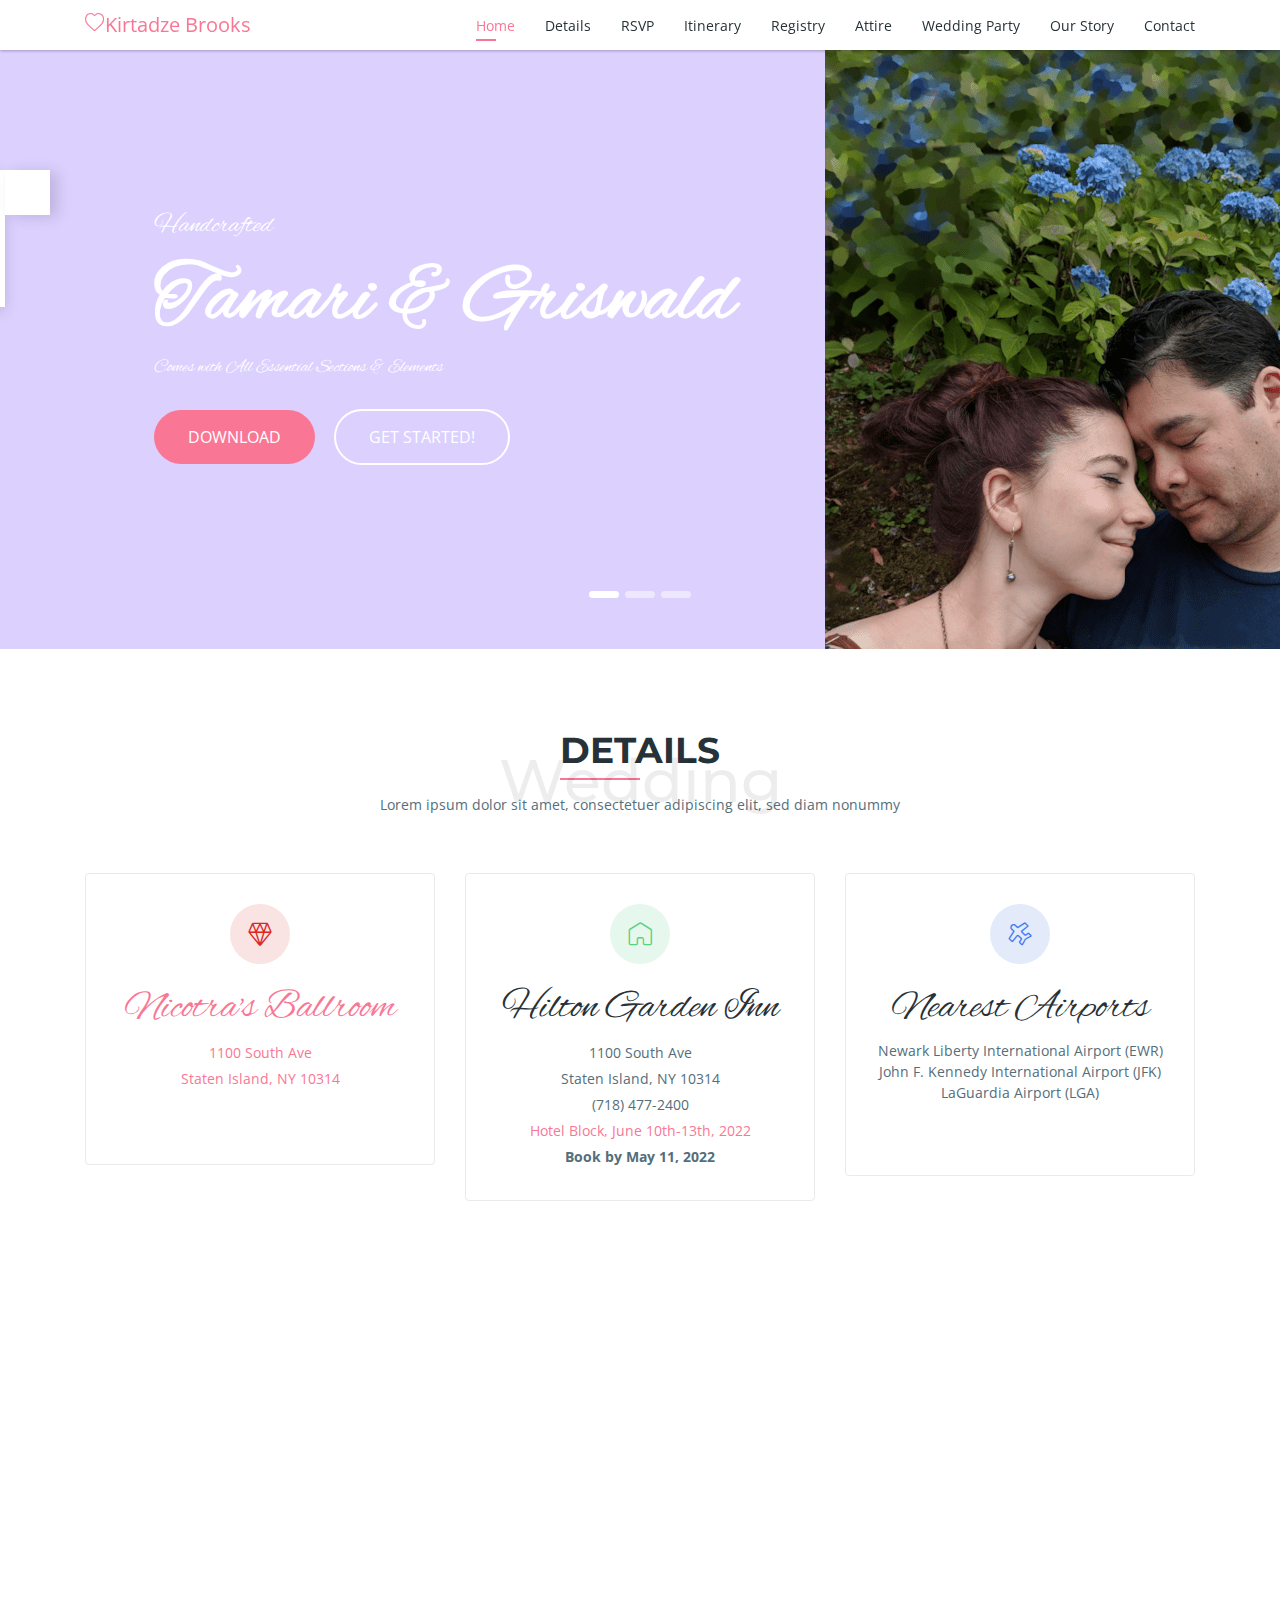
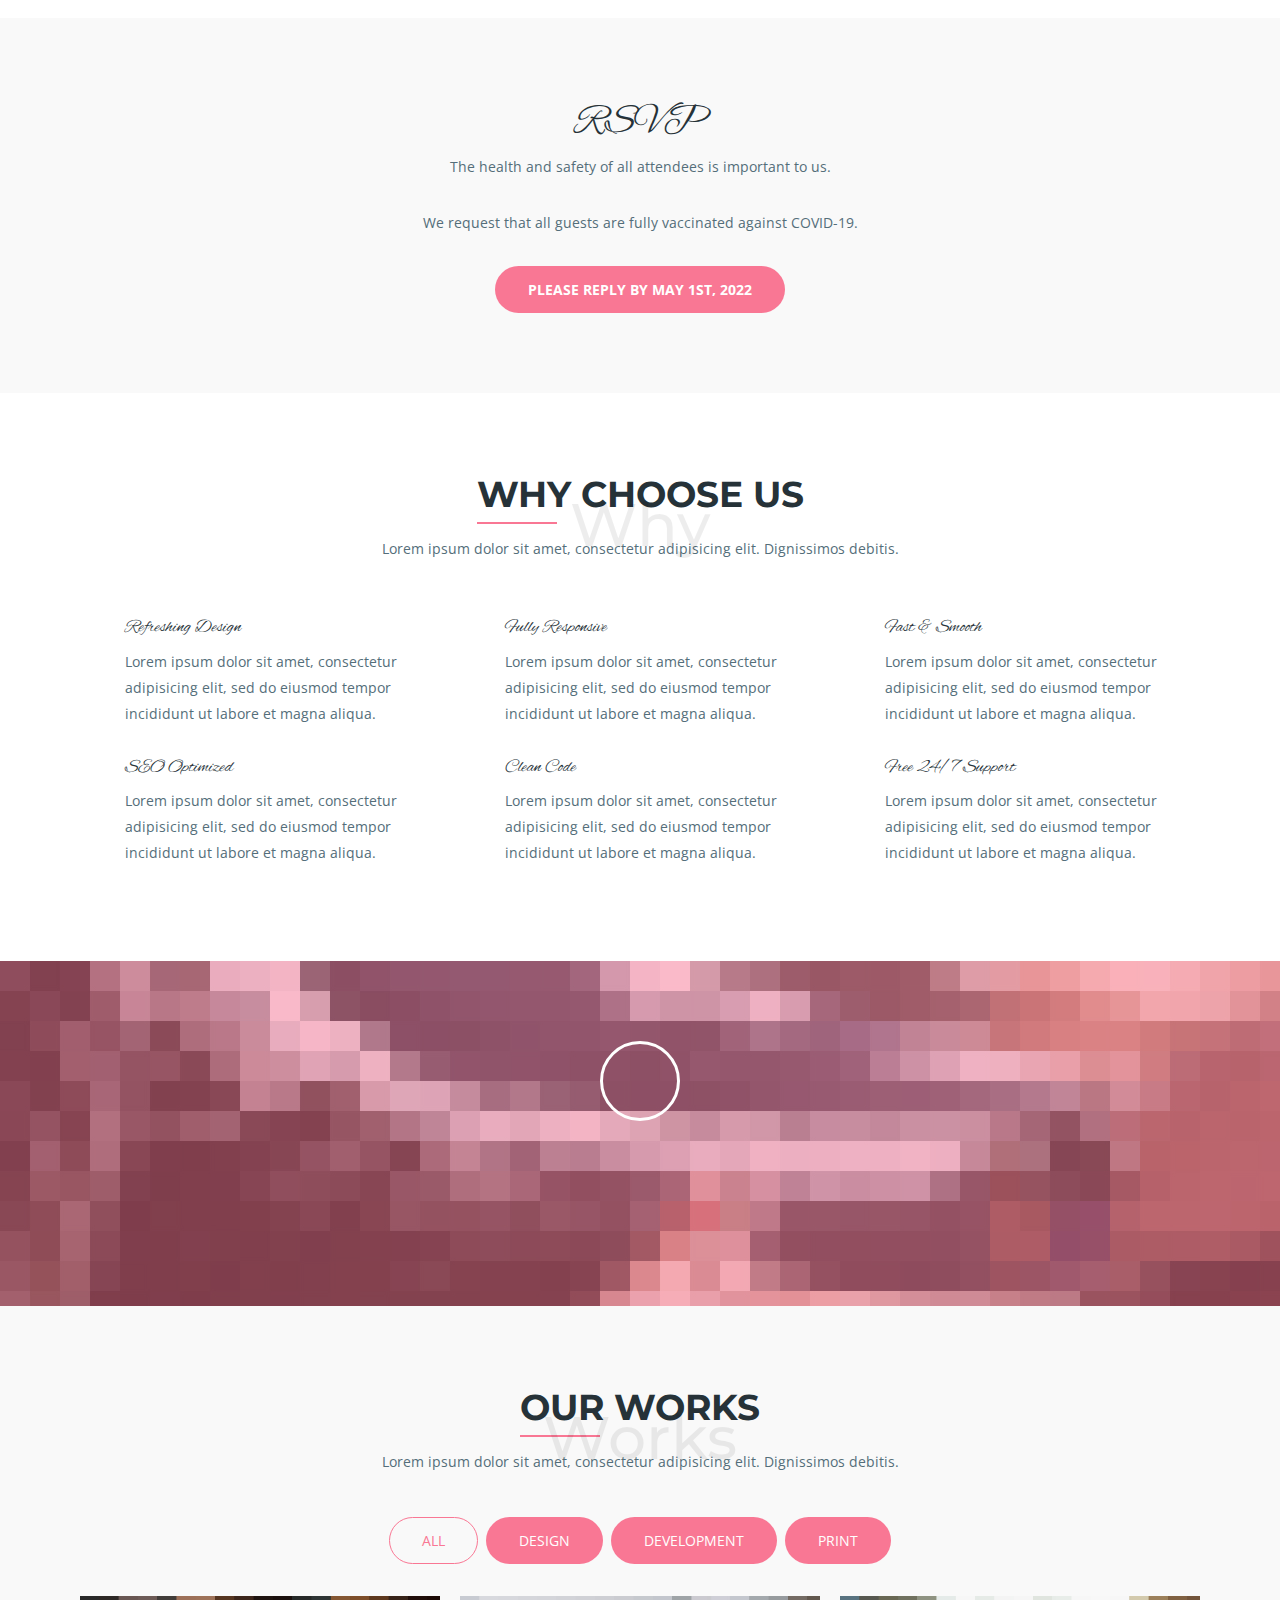
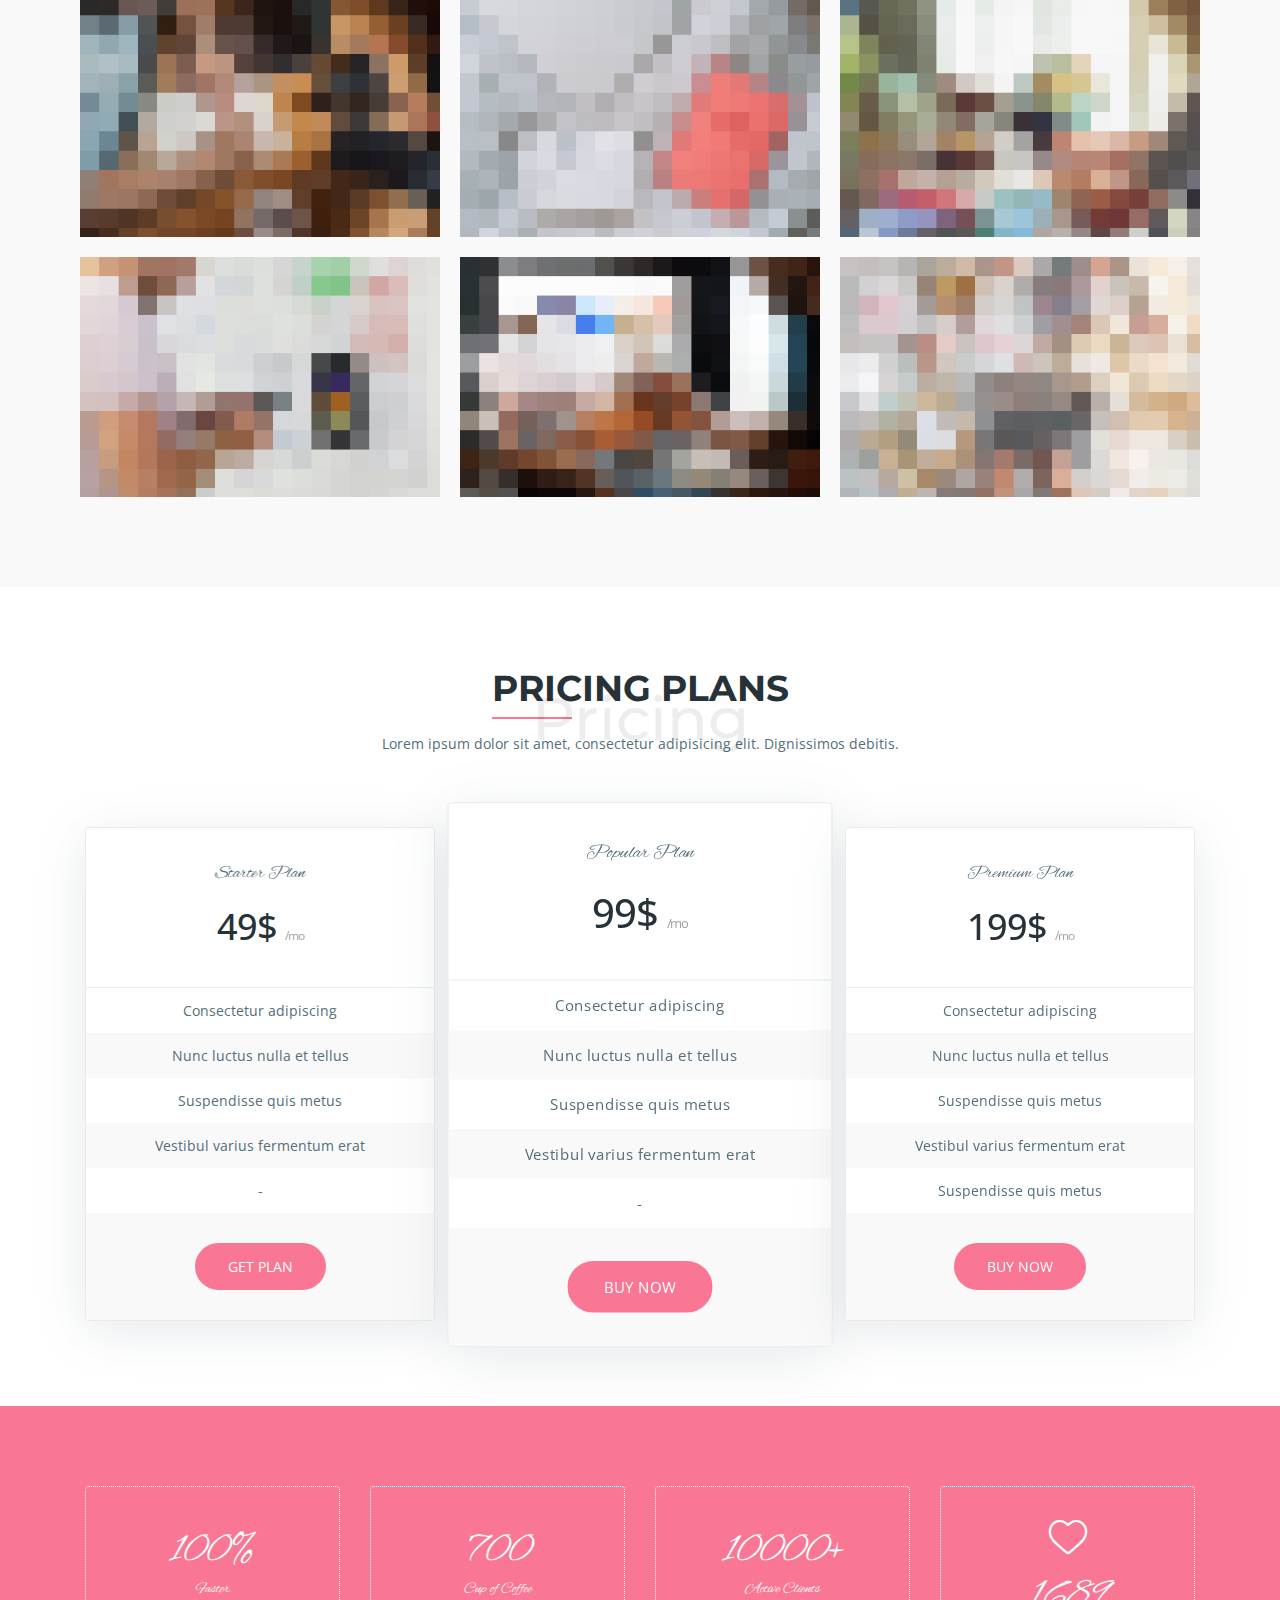
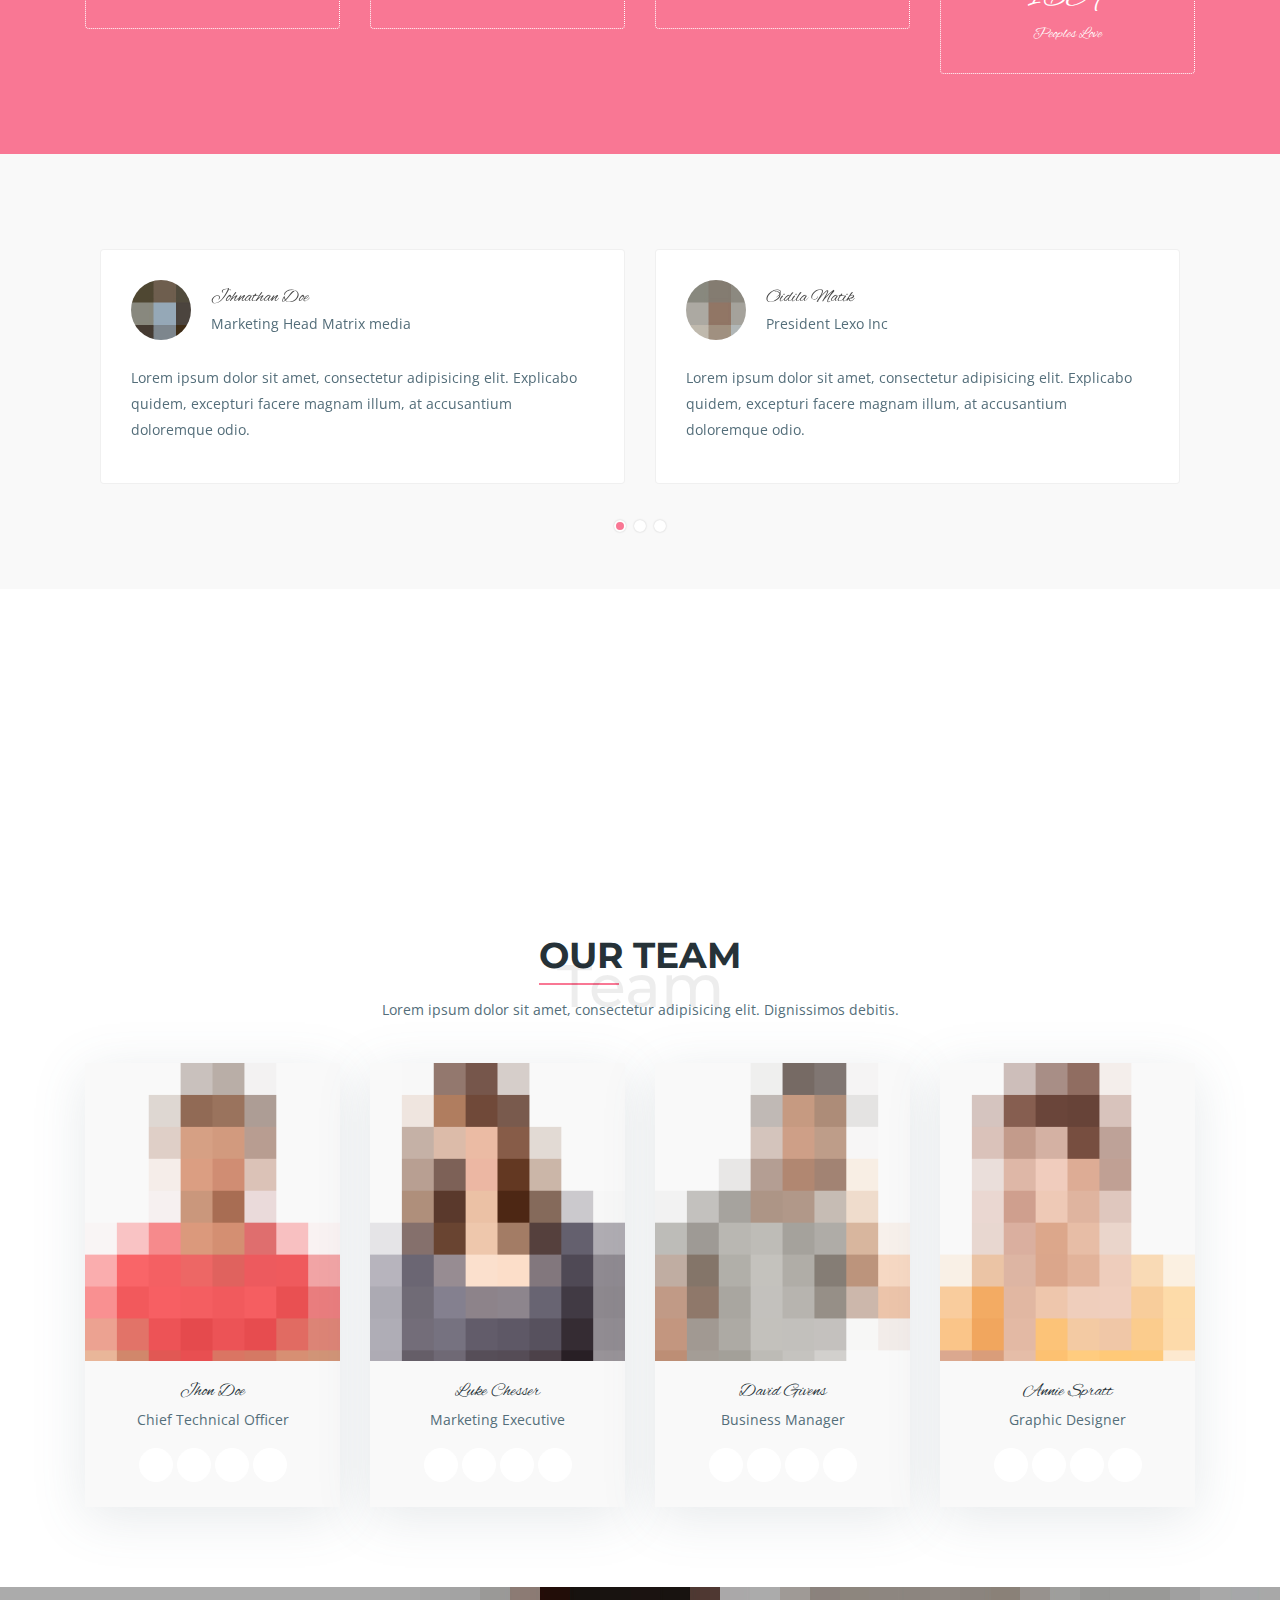
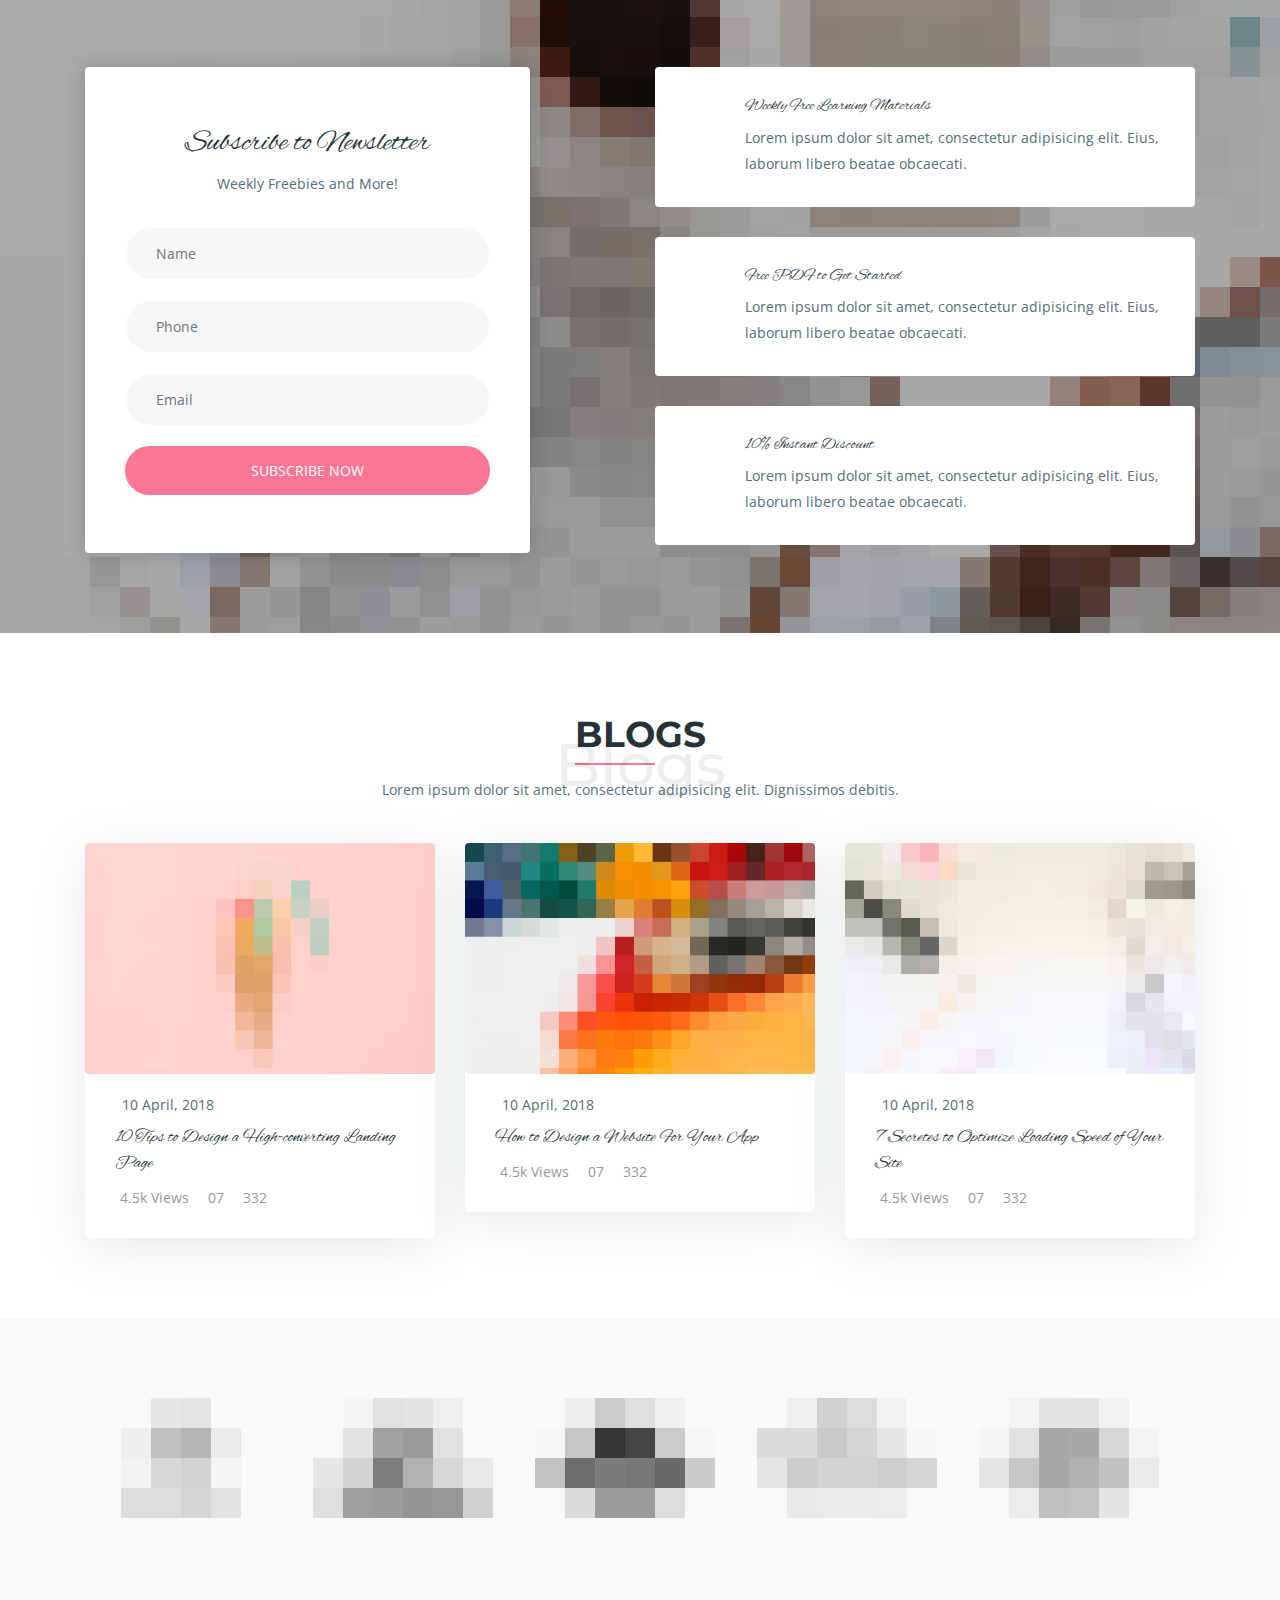
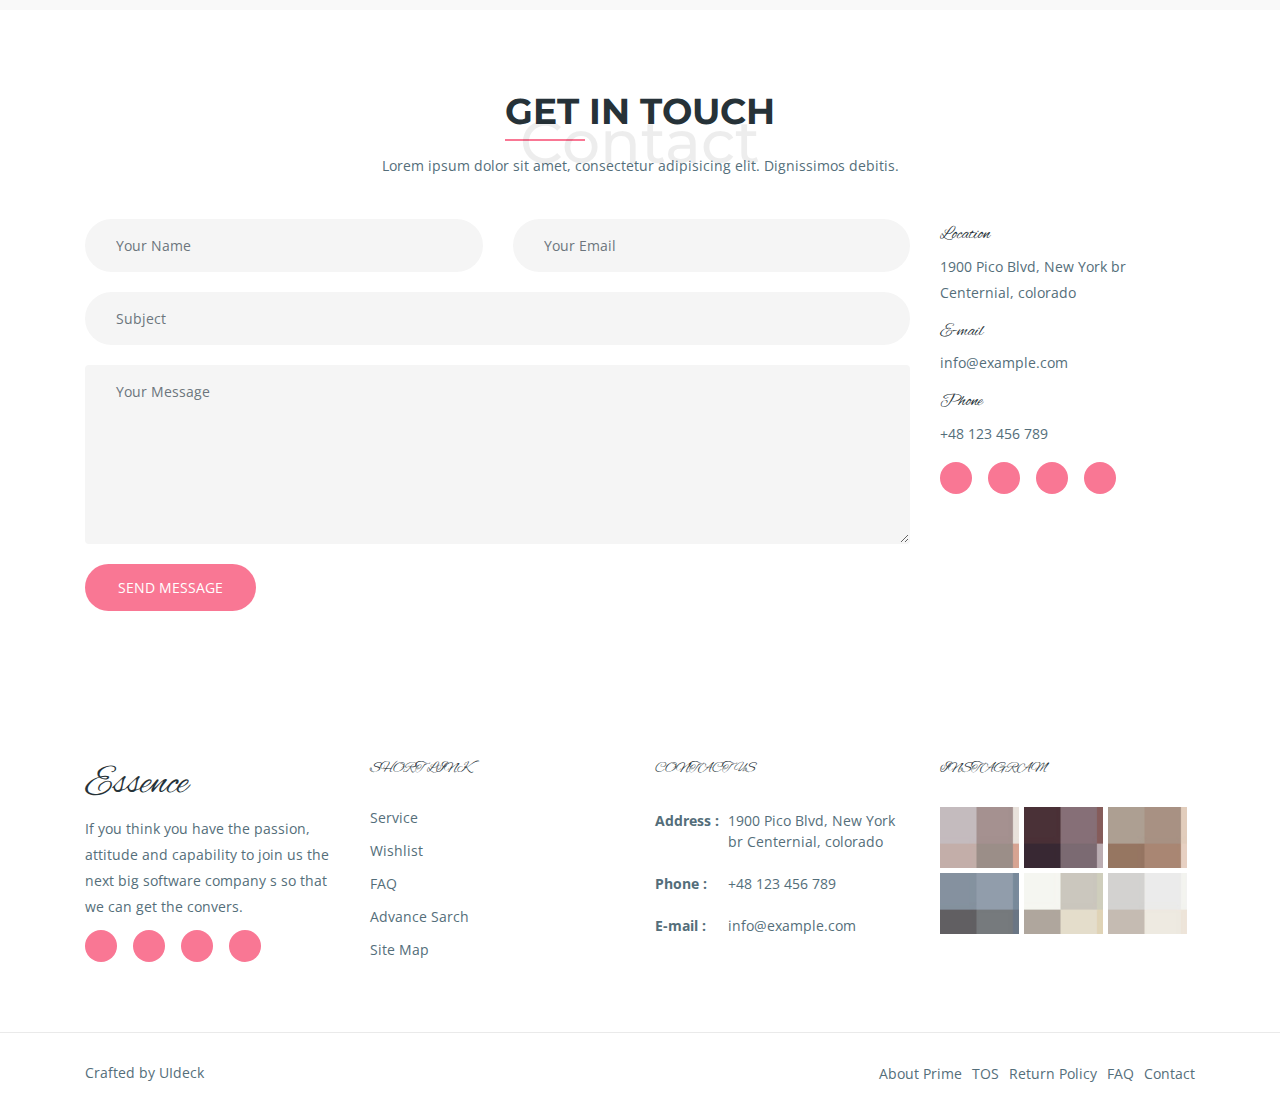
==== docs/essence-free-opl/essence-free-opl/index.html @ ad05e2cb "Add essence template" ====
<!DOCTYPE html>
<html lang="en">
  <head>
    <!-- Required meta tags -->
    <meta charset="utf-8">
    <meta name="viewport" content="width=device-width, initial-scale=1, shrink-to-fit=no">
    <meta name="keywords" content="Bootstrap, Landing page, Template, Registration, Landing">
    <meta name="viewport" content="width=device-width, initial-scale=1, maximum-scale=1">
    <meta name="author" content="Grayrids">
    <title>Tamari & Griswald Wedding</title>

    <!-- Bootstrap CSS -->
    <link rel="stylesheet" href="css/bootstrap.min.css">
    <link rel="stylesheet" href="css/line-icons.css">
    <link rel="stylesheet" href="css/owl.carousel.css">
    <link rel="stylesheet" href="css/owl.theme.css">
    <link rel="stylesheet" href="css/nivo-lightbox.css">
    <link rel="stylesheet" href="css/magnific-popup.css">
    <link rel="stylesheet" href="css/animate.css">
    <link rel="stylesheet" href="css/color-switcher.css">
    <link rel="stylesheet" href="css/menu_sideslide.css">
    <link rel="stylesheet" href="css/main.css">
    <link rel="stylesheet" href="css/responsive.css">

  </head>

  <body>
    <!-- Header Section Start -->
    <header id="slider-area">
      <nav class="navbar navbar-expand-md fixed-top scrolling-navbar bg-white">
        <div class="container">
          <a class="navbar-brand" href="index.html"><span class="lni-heart"></span>Kirtadze Brooks</a>
          <button class="navbar-toggler" type="button" data-toggle="collapse" data-target="#navbarCollapse" aria-controls="navbarCollapse" aria-expanded="false" aria-label="Toggle navigation">
            <i class="lni-heart"></i>
          </button>
          <div class="collapse navbar-collapse" id="navbarCollapse">
            <ul class="navbar-nav mr-auto w-100 justify-content-end">
              <li class="nav-item">
                <a class="nav-link page-scroll" href="#slider-area">Home</a>
              </li>
              <li class="nav-item">
                <a class="nav-link page-scroll" href="#details">Details</a>
              </li>
              <li class="nav-item">
                <a class="nav-link page-scroll" href="#rsvp">RSVP</a>
              </li>
              <li class="nav-item">
                <a class="nav-link page-scroll" href="#features">Itinerary</a>
              </li>
              <li class="nav-item">
                <a class="nav-link page-scroll" href="#pricing">Registry</a>
              </li>
              <li class="nav-item">
                <a class="nav-link page-scroll" href="#team">Attire</a>
              </li>
              <li class="nav-item">
                <a class="nav-link page-scroll" href="#subscribe">Wedding Party</a>
              </li>
              <li class="nav-item">
                <a class="nav-link page-scroll" href="#blog">Our Story</a>
              </li>
              <li class="nav-item">
                <a class="nav-link page-scroll" href="#contact">Contact</a>
              </li>
            </ul>
          </div>
        </div>
      </nav>

      <!-- Main Carousel Section -->
      <div id="carousel-area">
        <div id="carousel-slider" class="carousel slide carousel-fade" data-ride="carousel">
          <ol class="carousel-indicators">
            <li data-target="#carousel-slider" data-slide-to="0" class="active"></li>
            <li data-target="#carousel-slider" data-slide-to="1"></li>
            <li data-target="#carousel-slider" data-slide-to="2"></li>
          </ol>
          <div class="carousel-inner" role="listbox">
            <div class="carousel-item active">
              <img src="img/slider/Hydrangea-Stylized-small.png" alt="">
              <div class="carousel-caption text-left">
                <h3 class="wow fadeInRight" data-wow-delay="0.2s">Handcrafted</h1>
                <h2 class="wow fadeInRight" data-wow-delay="0.4s">Tamari & Griswald</h2>
                <h4 class="wow fadeInRight" data-wow-delay="0.6s">Comes with All Essential Sections & Elements</h4>
                <a href="#" class="btn btn-lg btn-common btn-effect wow fadeInRight" data-wow-delay="0.9s">Download</a>
                <a href="#" class="btn btn-lg btn-border wow fadeInRight" data-wow-delay="1.2s">Get Started!</a>
              </div>
            </div>
            <div class="carousel-item">
              <img src="img/slider/teaceremony-small.png" alt="">
              <div class="carousel-caption text-center">
                <h3 class="wow fadeInDown" data-wow-delay="0.3s">Bundled With Tons of</h3>
                <h2 class="wow bounceIn" data-wow-delay="0.6s">Cutting-edge Features</h2>
                <h4 class="wow fadeInUp" data-wow-delay="0.9s">Parallax, Video, Product, Premium Addons and More...</h4>
                <a href="#" class="btn btn-lg btn-common btn-effect wow fadeInUp" data-wow-delay="1.2s">View Works</a>
              </div>
            </div>
            <div class="carousel-item">
              <img src="img/slider/waterfall-small.jpg" alt="">
              <div class="carousel-caption text-center">
                <h3 class="wow fadeInDown" data-wow-delay="0.3s">Ready For</h3>
                <h2 class="wow fadeInRight" data-wow-delay="0.6s">Multi-purpose Websites</h2>
                <h4 class="wow fadeInUp" data-wow-delay="0.6s">App, Business, SaaS and Landing Pages</h4>
                <a href="#" class="btn btn-lg btn-border wow fadeInUp" data-wow-delay="0.9s">Purchase</a>
              </div>
            </div>
          </div>
          <a class="carousel-control-prev" href="#carousel-slider" role="button" data-slide="prev">
            <span class="carousel-control" aria-hidden="true"><i class="lni-chevron-left"></i></span>
            <span class="sr-only">Previous</span>
          </a>
          <a class="carousel-control-next" href="#carousel-slider" role="button" data-slide="next">
            <span class="carousel-control" aria-hidden="true"><i class="lni-chevron-right"></i></span>
            <span class="sr-only">Next</span>
          </a>
        </div>
      </div>

    </header>
    <!-- Header Section End -->

    <!-- Services Section Start -->
    <section id="details" class="section">
      <div class="container">
        <div class="section-header">
          <h2 class="section-title">Details</h2>
          <span>Wedding</span>
          <p class="section-subtitle">Lorem ipsum dolor sit amet, consectetuer adipiscing elit, sed diam nonummy</p>
        </div>
        <div class="row">
          <div class="col-lg-4 col-md-6 col-xs-12">
            <div class="item-boxes services-item wow fadeInDown" data-wow-delay="0.2s">
              <div class="icon color-1">
                <i class="lni-diamond-alt"></i>
              </div>
              <h3><a href="https://nicotrasballroom.com">Nicotra's Ballroom</a></h3>
              <p><a href="https://goo.gl/maps/7SmsbWwxsfS6uxTx9">
                  1100 South Ave
              </a></p>
              <p><a href="https://goo.gl/maps/7SmsbWwxsfS6uxTx9">
                  Staten Island, NY 10314
              </a></p>
              <br>
              <br>
            </div>
          </div>
          <div class="col-lg-4 col-md-6 col-xs-12">
            <div class="item-boxes services-item wow fadeInDown" data-wow-delay="0.4s">
              <div class="icon color-2">
                <i class="lni-home"></i>
              </div>
              <h3>Hilton Garden Inn</h3>
              <p>1100 South Ave</p>
              <p>Staten Island, NY 10314</p>
              <p>(718) 477-2400</p>
              <p><a href="https://www.hilton.com/en/attend-my-event/ewrsigi-nkbsw-133fdacb-e819-43f1-b2e3-2bd9a08c72cc/">
                Hotel Block, June 10th-13th, 2022
              </a></p>
              <p><b>Book by May 11, 2022</b></p>
            </div>
          </div>
          <div class="col-lg-4 col-md-6 col-xs-12">
            <div class="item-boxes services-item wow fadeInDown" data-wow-delay="0.6s">
              <div class="icon color-3">
                <i class="lni-plane"></i>
              </div>
              <h3>Nearest Airports</h3>
              <ul>
                  <li>Newark Liberty International Airport (EWR)</li>
                  <li>John F. Kennedy International Airport (JFK)</li>
                  <li>LaGuardia Airport (LGA)</li>
              </ul>
              <br>
              <br>
            </div>
          </div>
          <div class="col-lg-4 col-md-6 col-xs-12">
            <div class="item-boxes services-item wow fadeInDown" data-wow-delay="0.8s">
              <div class="icon color-4">
                <i class="lni-layers"></i>
              </div>
              <h4>UI/UX Design</h4>
              <p>Lorem ipsum dolor sit amet, consectetuer adipiscing elit, sed diam nonummy nibh euismod tincidunt ut.</p>
            </div>
          </div>
          <div class="col-lg-4 col-md-6 col-xs-12">
            <div class="item-boxes services-item wow fadeInDown" data-wow-delay="1s">
              <div class="icon color-5">
                <i class="lni-tab"></i>
              </div>
              <h4>App Development</h4>
              <p>Lorem ipsum dolor sit amet, consectetuer adipiscing elit, sed diam nonummy nibh euismod tincidunt ut.</p>
            </div>
          </div>
          <div class="col-lg-4 col-md-6 col-xs-12">
            <div class="item-boxes services-item wow fadeInDown" data-wow-delay="1.2s">
              <div class="icon color-6">
                <i class="lni-briefcase"></i>
              </div>
              <h4>Digital Marketing</h4>
              <p>Lorem ipsum dolor sit amet, consectetuer adipiscing elit, sed diam nonummy nibh euismod tincidunt ut.</p>
            </div>
          </div>
        </div>
      </div>
    </section>
    <!-- Services Section End -->

    <!-- Call to Action Start -->
    <section id="rsvp" class="call-action section">
      <div class="container">
        <div class="row justify-content-center">
          <div class="col-10">
            <div class="cta-trial text-center">
              <h5>RSVP</h5>
              <p>The health and safety of all attendees is important to us.</p>
              <p>We request that all guests are fully vaccinated against COVID-19.</p>
              <a href="https://www.zola.com/wedding/kirtadzebrooks/rsvp" class="btn btn-common btn-effect"><b>Please reply by May 1st, 2022</b></a>
            </div>
          </div>
        </div>
      </div>
    </section>
    <!-- Call to Action End -->

    <!-- Features Section Start -->
    <section id="features" class="section">
      <div class="container">
        <div class="section-header">
          <h2 class="section-title">Why Choose Us</h2>
          <span>Why</span>
          <p class="section-subtitle">Lorem ipsum dolor sit amet, consectetur adipisicing elit. Dignissimos debitis.</p>
        </div>
        <div class="row">
          <!-- Start featured -->
          <div class="col-lg-4 col-md-6 col-xs-12">
            <div class="featured-box">
              <div class="featured-icon">
                <i class="lni-layout"></i>
              </div>
              <div class="featured-content">
                <div class="icon-o"><i class="lni-layout"></i></div>
                <h4>Refreshing Design</h4>
                <p>Lorem ipsum dolor sit amet, consectetur adipisicing elit, sed do eiusmod tempor incididunt ut labore et magna aliqua.</p>
              </div>
            </div>
          </div>
          <!-- End featured -->
          <!-- Start featured -->
          <div class="col-lg-4 col-md-6 col-xs-12">
            <div class="featured-box">
              <div class="featured-icon">
                <i class="lni-tab"></i>
              </div>
              <div class="featured-content">
                <div class="icon-o"><i class="lni-tab"></i></div>
                <h4>Fully Responsive</h4>
                <p>Lorem ipsum dolor sit amet, consectetur adipisicing elit, sed do eiusmod tempor incididunt ut labore et magna aliqua.</p>
              </div>
            </div>
          </div>
          <!-- End featured -->
          <!-- Start featured -->
          <div class="col-lg-4 col-md-6 col-xs-12">
            <div class="featured-box">
              <div class="featured-icon">
                <i class="lni-rocket"></i>
              </div>
              <div class="featured-content">
                <div class="icon-o"><i class="lni-rocket"></i></div>
                <h4>Fast & Smooth</h4>
                <p>Lorem ipsum dolor sit amet, consectetur adipisicing elit, sed do eiusmod tempor incididunt ut labore et magna aliqua.</p>
              </div>
            </div>
          </div>
          <!-- End featured -->
          <!-- Start featured -->
          <div class="col-lg-4 col-md-6 col-xs-12">
            <div class="featured-box">
              <div class="featured-icon">
                <i class="lni-database"></i>
              </div>
              <div class="featured-content">
                <div class="icon-o"><i class="lni-database"></i></div>
                <h4>SEO Optimized</h4>
                <p>Lorem ipsum dolor sit amet, consectetur adipisicing elit, sed do eiusmod tempor incididunt ut labore et magna aliqua.</p>
              </div>
            </div>
          </div>
          <!-- End featured -->
          <!-- Start featured -->
          <div class="col-lg-4 col-md-6 col-xs-12">
            <div class="featured-box">
              <div class="featured-icon">
                <i class="lni-leaf"></i>
              </div>
              <div class="featured-content">
                <div class="icon-o"><i class="lni-leaf"></i></div>
                <h4>Clean Code</h4>
                <p>Lorem ipsum dolor sit amet, consectetur adipisicing elit, sed do eiusmod tempor incididunt ut labore et magna aliqua.</p>
              </div>
            </div>
          </div>
          <!-- End featured -->
          <!-- Start featured -->
          <div class="col-lg-4 col-md-6 col-xs-12">
            <div class="featured-box">
              <div class="featured-icon">
                <i class="lni-pencil"></i>
              </div>
              <div class="featured-content">
                <div class="icon-o"><i class="lni-pencil"></i></div>
                <h4>Free 24/7 Support</h4>
                <p>Lorem ipsum dolor sit amet, consectetur adipisicing elit, sed do eiusmod tempor incididunt ut labore et magna aliqua.</p>
              </div>
            </div>
          </div>
          <!-- End featured -->
        </div>
      </div>
    </section>
    <!-- Features Section End -->

    <!-- Start Video promo Section -->
    <section class="video-promo section">
      <div class="overlay"></div>
      <div class="container">
        <div class="row">
          <div class="col-md-12 col-sm-12">
              <div class="video-promo-content text-center">
                <a href="https://www.youtube.com/embed/LSgBpbgTlhw" class="video-popup"><i class="lni-film-play"></i></a>
                <h2 class="wow zoomIn" data-wow-duration="1000ms" data-wow-delay="100ms">Our Introductory Video</h2>
                <p class="wow zoomIn" data-wow-duration="1000ms" data-wow-delay="100ms">Learn more about us, its only 30mins</p>
              </div>
          </div>
        </div>
      </div>
    </section>
    <!-- End Video Promo Section -->

    <!-- Portfolio Section -->
    <section id="portfolios" class="section">
      <!-- Container Starts -->
      <div class="container">
        <div class="section-header">
          <h2 class="section-title">Our Works</h2>
          <span>Works</span>
          <p class="section-subtitle">Lorem ipsum dolor sit amet, consectetur adipisicing elit. Dignissimos debitis.</p>
        </div>
        <div class="row">
          <div class="col-md-12">
            <!-- Portfolio Controller/Buttons -->
            <div class="controls text-center">
              <a class="filter active btn btn-common btn-effect" data-filter="all">
                All
              </a>
              <a class="filter btn btn-common btn-effect" data-filter=".design">
                Design
              </a>
              <a class="filter btn btn-common btn-effect" data-filter=".development">
                Development
              </a>
              <a class="filter btn btn-common btn-effect" data-filter=".print">
                Print
              </a>
            </div>
            <!-- Portfolio Controller/Buttons Ends-->
          </div>
        </div>

        <!-- Portfolio Recent Projects -->
        <div id="portfolio" class="row">
          <div class="col-lg-4 col-md-6 col-xs-12 mix development print">
            <div class="portfolio-item">
              <div class="shot-item">
                <img src="img/portfolio/img-1.jpg" alt="" />
                <div class="single-content">
                  <div class="fancy-table">
                    <div class="table-cell">
                      <div class="zoom-icon">
                        <a class="lightbox" href="img/portfolio/img-1.jpg"><i class="lni-zoom-in item-icon"></i></a>
                      </div>
                      <a href="#">View Project</a>
                    </div>
                  </div>
                </div>
              </div>
            </div>
          </div>
          <div class="col-lg-4 col-md-6 col-xs-12 mix design print">
            <div class="portfolio-item">
              <div class="shot-item">
                <img src="img/portfolio/img-2.jpg" alt="" />
                <div class="single-content">
                  <div class="fancy-table">
                    <div class="table-cell">
                      <div class="zoom-icon">
                        <a class="lightbox" href="img/portfolio/img-2.jpg"><i class="lni-zoom-in item-icon"></i></a>
                      </div>
                      <a href="#">View Project</a>
                    </div>
                  </div>
                </div>
              </div>
            </div>
          </div>
          <div class="col-lg-4 col-md-6 col-xs-12 mix development">
            <div class="portfolio-item">
              <div class="shot-item">
                <img src="img/portfolio/img-3.jpg" alt="" />
                <div class="single-content">
                  <div class="fancy-table">
                    <div class="table-cell">
                      <div class="zoom-icon">
                        <a class="lightbox" href="img/portfolio/img-3.jpg"><i class="lni-zoom-in item-icon"></i></a>
                      </div>
                      <a href="#">View Project</a>
                    </div>
                  </div>
                </div>
              </div>
            </div>
          </div>
          <div class="col-lg-4 col-md-6 col-xs-12 mix development design">
            <div class="portfolio-item">
              <div class="shot-item">
                <img src="img/portfolio/img-4.jpg" alt="" />
                <div class="single-content">
                  <div class="fancy-table">
                    <div class="table-cell">
                      <div class="zoom-icon">
                        <a class="lightbox" href="img/portfolio/img-4.jpg"><i class="lni-zoom-in item-icon"></i></a>
                      </div>
                      <a href="#">View Project</a>
                    </div>
                  </div>
                </div>
              </div>
            </div>
          </div>
          <div class="col-lg-4 col-md-6 col-xs-12 mix development">
            <div class="portfolio-item">
              <div class="shot-item">
                <img src="img/portfolio/img-5.jpg" alt="" />
                <div class="single-content">
                  <div class="fancy-table">
                    <div class="table-cell">
                      <div class="zoom-icon">
                        <a class="lightbox" href="img/portfolio/img-5.jpg"><i class="lni-zoom-in item-icon"></i></a>
                      </div>
                      <a href="#">View Project</a>
                    </div>
                  </div>
                </div>
              </div>
            </div>
          </div>
          <div class="col-lg-4 col-md-6 col-xs-12 mix print design">
            <div class="portfolio-item">
              <div class="shot-item">
                <img src="img/portfolio/img-6.jpg" alt="" />
                <div class="single-content">
                  <div class="fancy-table">
                    <div class="table-cell">
                      <div class="zoom-icon">
                        <a class="lightbox" href="img/portfolio/img-6.jpg"><i class="lni-zoom-in item-icon"></i></a>
                      </div>
                      <a href="#">View Project</a>
                    </div>
                  </div>
                </div>
              </div>
            </div>
          </div>
        </div>
      </div>
      <!-- Container Ends -->
    </section>
    <!-- Portfolio Section Ends -->

    <!-- Start Pricing Table Section -->
    <div id="pricing" class="section pricing-section">
      <div class="container">
        <div class="section-header">
          <h2 class="section-title">Pricing Plans</h2>
          <span>Pricing</span>
          <p class="section-subtitle">Lorem ipsum dolor sit amet, consectetur adipisicing elit. Dignissimos debitis.</p>
        </div>

        <div class="row pricing-tables">
          <div class="col-lg-4 col-md-4 col-xs-12">
            <div class="pricing-table">
              <div class="pricing-details">
                <h2>Starter Plan</h2>
                <div class="price">49$ <span>/mo</span></div>
                <ul>
                  <li>Consectetur adipiscing</li>
                  <li>Nunc luctus nulla et tellus</li>
                  <li>Suspendisse quis metus</li>
                  <li>Vestibul varius fermentum erat</li>
                  <li> - </li>
                </ul>
              </div>
              <div class="plan-button">
                <a href="#" class="btn btn-common btn-effect">Get Plan</a>
              </div>
            </div>
          </div>

          <div class="col-lg-4 col-md-4 col-xs-12">
            <div class="pricing-table pricing-big">
              <div class="pricing-details">
                <h2>Popular Plan</h2>
                <div class="price">99$ <span>/mo</span></div>
                <ul>
                  <li>Consectetur adipiscing</li>
                  <li>Nunc luctus nulla et tellus</li>
                  <li>Suspendisse quis metus</li>
                  <li>Vestibul varius fermentum erat</li>
                  <li> - </li>
                </ul>
              </div>
              <div class="plan-button">
                <a href="#" class="btn btn-common btn-effect">Buy Now</a>
              </div>
            </div>
          </div>

          <div class="col-lg-4 col-md-4 col-xs-12">
            <div class="pricing-table">
              <div class="pricing-details">
                <h2>Premium Plan</h2>
                <div class="price">199$ <span>/mo</span></div>
                <ul>
                  <li>Consectetur adipiscing</li>
                  <li>Nunc luctus nulla et tellus</li>
                  <li>Suspendisse quis metus</li>
                  <li>Vestibul varius fermentum erat</li>
                  <li>Suspendisse quis metus</li>
                </ul>
              </div>
              <div class="plan-button">
                <a href="#" class="btn btn-common btn-effect">Buy Now</a>
              </div>
            </div>
          </div>

        </div>
      </div>
    </div>
    <!-- End Pricing Table Section -->

    <!-- Counter Section Start -->
    <div class="counters section bg-defult">
      <div class="container">
        <div class="row">
          <div class="col-sm-6 col-md-6 col-lg-3">
            <div class="facts-item">
              <div class="icon">
                <i class="lni-rocket"></i>
              </div>
              <div class="fact-count">
                <h3><span class="counter">100</span>%</h3>
                <h4>Faster</h4>
              </div>
            </div>
          </div>
          <div class="col-sm-6 col-md-6 col-lg-3">
            <div class="facts-item">
              <div class="icon">
                <i class="lni-coffee-cup"></i>
              </div>
              <div class="fact-count">
                <h3><span class="counter">700</span></h3>
                <h4>Cup of Coffee</h4>
              </div>
            </div>
          </div>
          <div class="col-sm-6 col-md-6 col-lg-3">
            <div class="facts-item">
              <div class="icon">
                <i class="lni-user"></i>
              </div>
              <div class="fact-count">
                <h3><span class="counter">10000</span>+</h3>
                <h4>Active Clients</h4>
              </div>
            </div>
          </div>
          <div class="col-sm-6 col-md-6 col-lg-3">
            <div class="facts-item">
              <div class="icon">
                <i class="lni-heart"></i>
              </div>
              <div class="fact-count">
                <h3><span class="counter">1689</span></h3>
                <h4>Peoples Love</h4>
              </div>
            </div>
          </div>
        </div>
      </div>
    </div>
    <!-- Counter Section End -->

    <!-- Testimonial Section Start -->
    <section class="testimonial section">
      <div class="container">
        <div class="row">
          <div class="col-lg-12 col-md-12 col-sm-12 col-xs-12">
            <div id="testimonials" class="touch-slider owl-carousel">
              <div class="item">
                <div class="testimonial-item">
                  <div class="author">
                    <div class="img-thumb">
                    <img src="img/testimonial/img1.jpg" alt="">
                    </div>
                    <div class="author-info">
                      <h2><a href="#">Johnathan Doe</a></h2>
                      <span>Marketing Head Matrix media</span>
                    </div>
                  </div>
                  <div class="content-inner">
                    <p class="description">Lorem ipsum dolor sit amet, consectetur adipisicing elit. Explicabo quidem, excepturi facere magnam illum, at accusantium doloremque odio.</p>
                    <span><i class="lni-star-filled"></i></span>
                    <span><i class="lni-star-filled"></i></span>
                    <span><i class="lni-star-filled"></i></span>
                    <span><i class="lni-star"></i></span>
                    <span><i class="lni-star"></i></span>
                  </div>
                </div>
              </div>
              <div class="item">
                <div class="testimonial-item">
                  <div class="author">
                    <div class="img-thumb">
                    <img src="img/testimonial/img2.jpg" alt="">
                    </div>
                    <div class="author-info">
                      <h2><a href="#">Oidila Matik</a></h2>
                      <span>President Lexo Inc</span>
                    </div>
                  </div>
                  <div class="content-inner">
                    <p class="description">Lorem ipsum dolor sit amet, consectetur adipisicing elit. Explicabo quidem, excepturi facere magnam illum, at accusantium doloremque odio.</p>
                    <span><i class="lni-star-filled"></i></span>
                    <span><i class="lni-star-filled"></i></span>
                    <span><i class="lni-star-filled"></i></span>
                    <span><i class="lni-star-filled"></i></span>
                    <span><i class="lni-star-filled"></i></span>
                  </div>
                </div>
              </div>
              <div class="item">
                <div class="testimonial-item">
                  <div class="author">
                    <div class="img-thumb">
                    <img src="img/testimonial/img3.jpg" alt="">
                    </div>
                    <div class="author-info">
                      <h2><a href="#">- Alex Dattilo</a></h2>
                      <span>CEO Optima Inc</span>
                    </div>
                  </div>
                  <div class="content-inner">
                    <p class="description">Lorem ipsum dolor sit amet, consectetur adipisicing elit. Explicabo quidem, excepturi facere magnam illum, at accusantium doloremque odio.</p>
                    <span><i class="lni-star-filled"></i></span>
                    <span><i class="lni-star-filled"></i></span>
                    <span><i class="lni-star-filled"></i></span>
                    <span><i class="lni-star-filled"></i></span>
                    <span><i class="lni-star"></i></span>
                  </div>
                </div>
              </div>
              <div class="item">
                <div class="testimonial-item">
                  <div class="author">
                    <div class="img-thumb">
                    <img src="img/testimonial/img2.jpg" alt="">
                    </div>
                    <div class="author-info">
                      <h2><a href="#">Oidila Matik</a></h2>
                      <span>President Lexo Inc</span>
                    </div>
                  </div>
                  <div class="content-inner">
                    <p class="description">Lorem ipsum dolor sit amet, consectetur adipisicing elit. Explicabo quidem, excepturi facere magnam illum, at accusantium doloremque odio.</p>
                    <span><i class="lni-star-filled"></i></span>
                    <span><i class="lni-star-filled"></i></span>
                    <span><i class="lni-star-filled"></i></span>
                    <span><i class="lni-star-filled"></i></span>
                    <span><i class="lni-star-filled"></i></span>
                  </div>
                </div>
              </div>
              <div class="item">
                <div class="testimonial-item">
                  <div class="author">
                    <div class="img-thumb">
                    <img src="img/testimonial/img1.jpg" alt="">
                    </div>
                    <div class="author-info">
                      <h2><a href="#">- Alex Dattilo</a></h2>
                      <span>CEO Optima Inc</span>
                    </div>
                  </div>
                  <div class="content-inner">
                    <p class="description">Lorem ipsum dolor sit amet, consectetur adipisicing elit. Explicabo quidem, excepturi facere magnam illum, at accusantium doloremque odio.</p>
                    <span><i class="lni-star-filled"></i></span>
                    <span><i class="lni-star-filled"></i></span>
                    <span><i class="lni-star"></i></span>
                    <span><i class="lni-star"></i></span>
                    <span><i class="lni-star"></i></span>
                  </div>
                </div>
              </div>
            </div>
          </div>
        </div>
      </div>
    </section>
    <!-- Testimonial Section End -->

    <!-- Call To Action Section Start -->
    <section id="cta" class="section" data-stellar-background-ratio="0.5">
      <div class="container">
        <div class="row">
          <div class="col-lg-6 col-md-6 col-xs-12">
            <div class="cta-text">
              <h5>Stil confused? Download a free lite version to get started!</h5>
            </div>
          </div>
          <div class="col-lg-6 col-md-6 col-xs-12 text-right">
            <a href="#" class="btn btn-border">Download</a>
          </div>
        </div>
      </div>
    </section>
    <!-- Call To Action Section Start -->

    <!-- Team section Start -->
    <section id="team" class="section">
      <div class="container">
        <div class="section-header">
          <h2 class="section-title">Our Team</h2>
          <span>Team</span>
          <p class="section-subtitle">Lorem ipsum dolor sit amet, consectetur adipisicing elit. Dignissimos debitis.</p>
        </div>
        <div class="row">
          <div class="col-lg-3 col-md-6 col-xs-12">
            <div class="single-team">
              <img src="img/team/team1.png" alt="">
              <div class="team-details">
                <div class="team-inner">
                  <h4 class="team-title">Jhon Doe</h4>
                  <p>Chief Technical Officer</p>
                  <ul class="social-list">
                    <li class="facebook"><a href="#"><i class="lni-facebook-filled"></i></a></li>
                    <li class="twitter"><a href="#"><i class="lni-twitter-filled"></i></a></li>
                    <li class="google-plus"><a href="#"><i class="lni-google-plus"></i></a></li>
                    <li class="linkedin"><a href="#"><i class="lni-linkedin-fill"></i></a></li>
                  </ul>
                </div>
              </div>
            </div>
          </div>
          <div class="col-lg-3 col-md-6 col-xs-12">
            <div class="single-team">
              <img src="img/team/team2.png" alt="">
              <div class="team-details">
                <div class="team-inner">
                  <h4 class="team-title">Luke Chesser</h4>
                  <p>Marketing Executive</p>
                  <ul class="social-list">
                    <li class="facebook"><a href="#"><i class="lni-facebook-filled"></i></a></li>
                    <li class="twitter"><a href="#"><i class="lni-twitter-filled"></i></a></li>
                    <li class="google-plus"><a href="#"><i class="lni-google-plus"></i></a></li>
                    <li class="linkedin"><a href="#"><i class="lni-linkedin-fill"></i></a></li>
                  </ul>
                </div>
              </div>
            </div>
          </div>
          <div class="col-lg-3 col-md-6 col-xs-12">
            <div class="single-team">
              <img src="img/team/team3.png" alt="">
              <div class="team-details">
                <div class="team-inner">
                  <h4 class="team-title">David Givens</h4>
                  <p>Business Manager</p>
                  <ul class="social-list">
                    <li class="facebook"><a href="#"><i class="lni-facebook-filled"></i></a></li>
                    <li class="twitter"><a href="#"><i class="lni-twitter-filled"></i></a></li>
                    <li class="google-plus"><a href="#"><i class="lni-google-plus"></i></a></li>
                    <li class="linkedin"><a href="#"><i class="lni-linkedin-fill"></i></a></li>
                  </ul>
                </div>
              </div>
            </div>
          </div>
          <div class="col-lg-3 col-md-6 col-xs-12">
            <div class="single-team">
              <img src="img/team/team4.png" alt="">
              <div class="team-details">
                <div class="team-inner">
                  <h4 class="team-title">Annie Spratt</h4>
                  <p>Graphic Designer</p>
                  <ul class="social-list">
                    <li class="facebook"><a href="#"><i class="lni-facebook-filled"></i></a></li>
                    <li class="twitter"><a href="#"><i class="lni-twitter-filled"></i></a></li>
                    <li class="google-plus"><a href="#"><i class="lni-google-plus"></i></a></li>
                    <li class="linkedin"><a href="#"><i class="lni-linkedin-fill"></i></a></li>
                  </ul>
                </div>
              </div>
            </div>
          </div>
        </div>
      </div>
    </section>
    <!-- Team section End -->

    <!-- Subcribe Section Start -->
    <div id="subscribe" class="section">
      <div class="container">
        <div class="row justify-content-between">
          <div class="col-lg-5 col-md-12 col-xs-12">
            <div class="subscribe-form">
              <div class="form-wrapper">
                <div class="sub-title text-center">
                  <h3>Subscribe to Newsletter</h3>
                  <p>Weekly Freebies and More!</p>
                </div>
                <form>
                  <div class="row">
                    <div class="col-12 form-line">
                      <div class="form-group">
                        <input type="text" class="form-control" name="email" placeholder="Name">
                      </div>
                    </div>
                    <div class="col-md-12 form-line">
                      <div class="form-group">
                        <input type="text" class="form-control" name="phone" placeholder="Phone">
                      </div>
                    </div>
                    <div class="col-12 form-line">
                      <div class="form-group">
                        <input type="email" class="form-control" name="email" placeholder="Email">
                      </div>
                    </div>
                    <div class="col-12">
                      <div class="form-submit">
                        <button type="submit" class="btn btn-common btn-effect">Subscribe Now</button>
                      </div>
                    </div>
                  </div>
                </form>
              </div>
            </div>
          </div>
          <div class="col-lg-6 col-md-12 col-xs-12">
            <div class="sub-item-box">
              <div class="icon-box">
                <i class="lni-bullhorn"></i>
              </div>
              <div class="text-box">
                <h4>Weekly Free Learning Materials</h4>
                <p>Lorem ipsum dolor sit amet, consectetur adipisicing elit. Eius, laborum libero beatae obcaecati.</p>
              </div>
            </div>
            <div class="sub-item-box">
              <div class="icon-box">
                <i class="lni-book"></i>
              </div>
              <div class="text-box">
                <h4>Free PDF to Get Started</h4>
                <p>Lorem ipsum dolor sit amet, consectetur adipisicing elit. Eius, laborum libero beatae obcaecati.</p>
              </div>
            </div>
            <div class="sub-item-box">
              <div class="icon-box">
                <i class="lni-timer"></i>
              </div>
              <div class="text-box">
                <h4>10% Instant Discount</h4>
                <p>Lorem ipsum dolor sit amet, consectetur adipisicing elit. Eius, laborum libero beatae obcaecati.</p>
              </div>
            </div>
          </div>
        </div>
      </div>
    </div>
    <!-- Subcribe Section End -->

    <!-- Blog Section -->
    <section id="blog" class="section">
      <!-- Container Starts -->
      <div class="container">
        <div class="section-header">
          <h2 class="section-title">Blogs</h2>
          <span>Blogs</span>
          <p class="section-subtitle">Lorem ipsum dolor sit amet, consectetur adipisicing elit. Dignissimos debitis.</p>
        </div>
        <div class="row">
          <div class="col-lg-4 col-md-6 col-xs-12 blog-item">
            <!-- Blog Item Starts -->
            <div class="blog-item-wrapper">
              <div class="blog-item-img">
                <a href="single-post.html">
                  <img src="img/blog/img1.jpg" alt="">
                </a>
              </div>
              <div class="blog-item-text">
                <div class="date"><i class="lni-calendar"></i>10 April, 2018</div>
                <h3><a href="single-post.html">10 Tips to Design a High-converting Landing Page</a></h3>
                <div class="meta-tags">
                  <span><a href="#"><i class="lni-eye"></i> 4.5k Views</a></span>
                  <span><a href="#"><i class="lni-bubble"></i> 07</a></span>
                  <span><a href="#"><i class="lni-reply"></i> 332</a></span>
                </div>
              </div>
            </div>
            <!-- Blog Item Wrapper Ends-->
          </div>

          <div class="col-lg-4 col-md-6 col-xs-12 blog-item">
            <!-- Blog Item Starts -->
            <div class="blog-item-wrapper">
              <div class="blog-item-img">
                <a href="single-post.html">
                  <img src="img/blog/img2.jpg" alt="">
                </a>
              </div>
              <div class="blog-item-text">
                <div class="date"><i class="lni-calendar"></i>10 April, 2018</div>
                <h3><a href="single-post.html">How to Design a Website For Your App</a></h3>
                <div class="meta-tags">
                  <span><a href="#"><i class="lni-eye"></i> 4.5k Views</a></span>
                  <span><a href="#"><i class="lni-bubble"></i> 07</a></span>
                  <span><a href="#"><i class="lni-reply"></i> 332</a></span>
                </div>
              </div>
            </div>
            <!-- Blog Item Wrapper Ends-->
          </div>

          <div class="col-lg-4 col-md-6 col-xs-12 blog-item">
            <!-- Blog Item Starts -->
            <div class="blog-item-wrapper">
              <div class="blog-item-img">
                <a href="single-post.html">
                  <img src="img/blog/img3.jpg" alt="">
                </a>
              </div>
              <div class="blog-item-text">
                <div class="date"><i class="lni-calendar"></i>10 April, 2018</div>
                <h3><a href="single-post.html">7 Secretes to Optimize Loading Speed of Your Site</a></h3>
                <div class="meta-tags">
                  <span><a href="#"><i class="lni-eye"></i> 4.5k Views</a></span>
                  <span><a href="#"><i class="lni-bubble"></i> 07</a></span>
                  <span><a href="#"><i class="lni-reply"></i> 332</a></span>
                </div>
              </div>
            </div>
            <!-- Blog Item Wrapper Ends-->
          </div>
        </div>
      </div>
    </section>
    <!-- blog Section End -->

    <!-- Clients Section -->
    <div id="clients" class="section">
      <!-- Container Ends -->
      <div class="container">
        <!-- Row and Scroller Wrapper Starts -->
        <div class="row" id="clients-scroller">
          <div class="client-item-wrapper">
            <img src="img/clients/img1.png" alt="">
          </div>
          <div class="client-item-wrapper">
            <img src="img/clients/img2.png" alt="">
          </div>
          <div class="client-item-wrapper">
            <img src="img/clients/img3.png" alt="">
          </div>
          <div class="client-item-wrapper">
            <img src="img/clients/img4.png" alt="">
          </div>
          <div class="client-item-wrapper">
            <img src="img/clients/img5.png" alt="">
          </div>
          <div class="client-item-wrapper">
            <img src="img/clients/img6.png" alt="">
          </div>
        </div>
      </div>
    </div>
    <!-- Client Section End -->

    <!-- Contact Section Start -->
    <section id="contact" class="section">
      <div class="contact-form">
        <div class="container">
          <div class="section-header">
            <h2 class="section-title">Get In Touch</h2>
            <span>Contact</span>
            <p class="section-subtitle">Lorem ipsum dolor sit amet, consectetur adipisicing elit. Dignissimos debitis.</p>
          </div>
          <div class="row">
            <div class="col-lg-9 col-md-9 col-xs-12">
              <div class="contact-block">
                <form id="contactForm">
                  <div class="row">
                    <div class="col-md-6">
                      <div class="form-group">
                        <input type="text" class="form-control" id="name" name="name" placeholder="Your Name" required data-error="Please enter your name">
                        <div class="help-block with-errors"></div>
                      </div>
                    </div>
                    <div class="col-md-6">
                      <div class="form-group">
                        <input type="text" placeholder="Your Email" id="email" class="form-control" name="name" required data-error="Please enter your email">
                        <div class="help-block with-errors"></div>
                      </div>
                    </div>
                    <div class="col-md-12">
                      <div class="form-group">
                        <input type="text" placeholder="Subject" id="msg_subject" class="form-control" required data-error="Please enter your subject">
                        <div class="help-block with-errors"></div>
                      </div>
                    </div>
                    <div class="col-md-12">
                      <div class="form-group">
                        <textarea class="form-control" id="message" placeholder="Your Message" rows="7" data-error="Write your message" required></textarea>
                        <div class="help-block with-errors"></div>
                      </div>
                      <div class="submit-button">
                        <button class="btn btn-common btn-effect" id="submit" type="submit">Send Message</button>
                        <div id="msgSubmit" class="h3 hidden"></div>
                        <div class="clearfix"></div>
                      </div>
                    </div>
                  </div>
                </form>
              </div>
            </div>
            <div class="col-lg-3 col-md-3 col-xs-12">
              <div class="contact-deatils">
                <!-- Content Info -->
                <div class="contact-info_area">
                  <div class="contact-info">
                    <i class="lni-map"></i>
                    <h5>Location</h5>
                    <p>1900 Pico Blvd, New York br Centernial, colorado</p>
                  </div>
                  <!-- Content Info -->
                  <div class="contact-info">
                    <i class="lni-star"></i>
                    <h5>E-mail</h5>
                    <p>info@example.com</p>
                  </div>
                  <!-- Content Info -->
                  <div class="contact-info">
                    <i class="lni-phone"></i>
                    <h5>Phone</h5>
                    <p>+48 123 456 789</p>
                  </div>
                  <!-- Icon -->
                  <ul class="footer-social">
                    <li><a class="facebook" href="#"><i class="lni-facebook-filled"></i></a></li>
                    <li><a class="twitter" href="#"><i class="lni-twitter-filled"></i></a></li>
                    <li><a class="linkedin" href="#"><i class="lni-linkedin-fill"></i></a></li>
                    <li><a class="google-plus" href="#"><i class="lni-google-plus"></i></a></li>
                  </ul>
                </div>
              </div>
            </div>
          </div>
        </div>
      </div>
    </section>
    <!-- Contact Section End -->

    <!-- Map Section Start -->
    <section id="google-map-area">
      <div class="container-fluid">
        <div class="row">
          <div class="col-12 padding-0">
            <object style="border:0; height: 450px; width: 100%;" data="https://www.google.com/maps/embed?pb=!1m18!1m12!1m3!1d3028.675372051431!2d-74.17891988459807!3d40.61498547934252!2m3!1f0!2f0!3f0!3m2!1i1024!2i768!4f13.1!3m3!1m2!1s0x89c24cf0ac9c4fa5%3A0x89d689715777b4e8!2sNicotra&#39;s%20Ballroom!5e0!3m2!1sen!2sus!4v1650863250700!5m2!1sen!2sus"></object>
          </div>
        </div>
      </div>
    </section>
    <!-- Map Section End -->

    <!-- Footer Section Start -->
    <footer>
      <!-- Footer Area Start -->
      <section class="footer-Content">
        <div class="container">
          <div class="row">
            <div class="col-lg-3 col-md-6 col-sm-6 col-xs-6 col-mb-12">
              <h3>Essence</h3>
              <div class="textwidget">
                <p>If you think you have the passion,
                attitude and capability to join us
                the next big software company
                s so that we can get the convers.</p>
              </div>
              <ul class="footer-social">
                <li><a class="facebook" href="#"><i class="lni-facebook-filled"></i></a></li>
                <li><a class="twitter" href="#"><i class="lni-twitter-filled"></i></a></li>
                <li><a class="linkedin" href="#"><i class="lni-linkedin-fill"></i></a></li>
                <li><a class="google-plus" href="#"><i class="lni-google-plus"></i></a></li>
              </ul>
            </div>
            <div class="col-lg-3 col-md-6 col-sm-6 col-xs-6 col-mb-12">
              <div class="widget">
                <h3 class="block-title">Short Link</h3>
                <ul class="menu">
                  <li><a href="#">Service</a></li>
                  <li><a href="#">Wishlist</a></li>
                  <li><a href="#">FAQ</a></li>
                  <li><a href="#">Advance Sarch</a></li>
                  <li><a href="#">Site Map</a></li>
                </ul>
              </div>
            </div>
            <div class="col-lg-3 col-md-6 col-sm-6 col-xs-6 col-mb-12">
              <div class="widget">
                <h3 class="block-title">Contact Us</h3>
                <ul class="contact-footer">
                  <li>
                    <strong>Address :</strong> <span>1900 Pico Blvd, New York br Centernial, colorado</span>
                  </li>
                  <li>
                    <strong>Phone :</strong> <span>+48 123 456 789</span>
                  </li>
                  <li>
                    <strong>E-mail :</strong> <span><a href="#">info@example.com</a></span>
                  </li>
                </ul>
              </div>
            </div>
            <div class="col-lg-3 col-md-6 col-sm-6 col-xs-6 col-mb-12">
              <div class="widget">
                <h3 class="block-title">Instagram</h3>
                <ul class="instagram-footer">
                  <li><a href="#"><img src="img/instagram/insta1.jpg" alt=""></a></li>
                  <li><a href="#"><img src="img/instagram/insta2.jpg" alt=""></a></li>
                  <li><a href="#"><img src="img/instagram/insta3.jpg" alt=""></a></li>
                  <li><a href="#"><img src="img/instagram/insta4.jpg" alt=""></a></li>
                  <li><a href="#"><img src="img/instagram/insta5.jpg" alt=""></a></li>
                  <li><a href="#"><img src="img/instagram/insta6.jpg" alt=""></a></li>
                </ul>
              </div>
            </div>
          </div>
        </div>
      </section>
      <!-- Footer area End -->

      <!-- Copyright Start  -->
      <div id="copyright">
        <div class="container">
          <div class="row">
            <div class="col-md-12">
              <div class="site-info float-left">
                <p>Crafted by <a href="http://uideck.com" rel="nofollow">UIdeck</a></p>
              </div>
              <div class="float-right">
                <ul class="nav nav-inline">
                  <li class="nav-item">
                    <a class="nav-link active" href="#">About Prime</a>
                  </li>
                  <li class="nav-item">
                    <a class="nav-link" href="#">TOS</a>
                  </li>
                  <li class="nav-item">
                    <a class="nav-link" href="#">Return Policy</a>
                  </li>
                  <li class="nav-item">
                    <a class="nav-link" href="#">FAQ</a>
                  </li>
                  <li class="nav-item">
                    <a class="nav-link" href="#">Contact</a>
                  </li>
                </ul>
              </div>
            </div>
          </div>
        </div>
      </div>
      <!-- Copyright End -->

    </footer>
    <!-- Footer Section End -->

    <!-- Go To Top Link -->
    <a href="#" class="back-to-top">
      <i class="lni-arrow-up"></i>
    </a>

    <div id="loader">
      <div class="spinner">
        <div class="double-bounce1"></div>
        <div class="double-bounce2"></div>
      </div>
    </div>

    <!-- jQuery first, then Tether, then Bootstrap JS. -->
    <script src="js/jquery-min.js"></script>
    <script src="js/popper.min.js"></script>
    <script src="js/bootstrap.min.js"></script>
    <script src="js/classie.js"></script>
    <script src="js/color-switcher.js"></script>
    <script src="js/jquery.mixitup.js"></script>
    <script src="js/nivo-lightbox.js"></script>
    <script src="js/owl.carousel.js"></script>
    <script src="js/jquery.stellar.min.js"></script>
    <script src="js/jquery.nav.js"></script>
    <script src="js/scrolling-nav.js"></script>
    <script src="js/jquery.easing.min.js"></script>
    <script src="js/wow.js"></script>
    <script src="js/jquery.vide.js"></script>
    <script src="js/jquery.counterup.min.js"></script>
    <script src="js/jquery.magnific-popup.min.js"></script>
    <script src="js/waypoints.min.js"></script>
    <script src="js/form-validator.min.js"></script>
    <script src="js/contact-form-script.js"></script>
    <script src="js/main.js"></script>

  </body>
</html>
---- docs/essence-free-opl/essence-free-opl/css/line-icons.css ----
@font-face {
  font-family: 'LineIcons';
  src:  url('../fonts/LineIcons.eot?ibaccn');
  src:  url('../fonts/LineIcons.eot?ibaccn#iefix') format('embedded-opentype'),
    url('../fonts/LineIcons.ttf?ibaccn') format('truetype'),
    url('../fonts/LineIcons.woff?ibaccn') format('woff'),
    url('../fonts/LineIcons.svg?ibaccn#LineIcons') format('svg');
  font-weight: normal;
  font-style: normal;
}

[class^="lni-"], [class*=" lni-"] {
  /* use !important to prevent issues with browser extensions that change fonts */
  font-family: 'LineIcons' !important;
  speak: none;
  font-style: normal;
  font-weight: normal;
  font-variant: normal;
  text-transform: none;
  line-height: 1;

  /* Better Font Rendering =========== */
  -webkit-font-smoothing: antialiased;
  -moz-osx-font-smoothing: grayscale;
}
.lni-diamond-alt::before {
  content: "\ea92";
}
.lni-heart::before {
  content: "\eae7";
}
.lni-home::before {
  content: "\eaed";
}
.lni-plane::before {
  content: "\eb57";
}
---- docs/essence-free-opl/essence-free-opl/css/color-switcher.css ----
/* Color Style Switcher */
#color-style-switcher div h3 {
    color: #2d2d2d;
    font-size: 16px;
    margin: 8px 3px 12px;
    font-weight: 700;
}
#color-style-switcher {
    background: #fff;
    box-shadow: 0px 4px 14px rgba(0, 0, 0, 0.14);
    left: -145px;
    position: fixed;
    top: 170px;
    width: 150px;
    z-index: 9999;
}
#color-style-switcher div {
    padding: 5px 10px;
}
#color-style-switcher .bottom {
    padding: 0;
}
#color-style-switcher .bottom a.settings {
    background-color: #fff;
    box-shadow: 7px 2px 14px 0 rgba(0, 0, 0, 0.14);
    display: block;
    height: 45px;
    position: absolute;
    right: -45px;
    top: 0;
    width: 45px;
    text-align: center;
}
#color-style-switcher .bottom a i{
    font-size: 24px;
    line-height: 45px;
}
#color-style-switcher select {
    background: none repeat scroll 0 0 #F6F6F6;
    border: 1px solid #FFFFFF;
    line-height: 1;
    margin-bottom: 10px;
    padding: 5px 10px;
    width: 150px;
}
ul.colors {
    list-style: none outside none;
    margin: 0 0 10px;
    overflow: hidden;
	padding:0;
}
ul.colors li {
    float: left;
    margin: 2px;
}
ul.colors li a {
    cursor: pointer;
    display: block;
    height: 35px;
    width: 35px;
	border-radius:2px;
	-webkit-border-radius:2px;
}

ul.colors li a.active {
    position: relative;
}
ul.colors li a.active:after {
    color: #fff;
    content:"\f00c";
    font-family: "FontAwesome";
    font-size: 10px;
    right: 12px;
    position: absolute;
    top: 9px;
}
ul.colors li a.color1.active:after, ul.colors li a.color8.active:after{
    color:#FFFFFF;
}
@media only screen and (max-width: 500px) {
    #color-style-switcher {
        display: none;
    }
}

/* Color Style Switcher  End */



/* Colors */

/* light-version */
ul.colors .color1 {
    background: #F97794;  /* preset */    
}
ul.colors .color2 {
    background: #1AB7D8;  /* blue */
}
ul.colors .color3 {
     background: #1abc9c; /* turquoise */
}
ul.colors .color4 {
     background: #f39c12;  /* orange */
}
ul.colors .color5 {
     background: #8e44ad;  /* Wisteria */
}
ul.colors .color6 {
     background: #e74c3c;  /* Alizarin */
}
---- docs/essence-free-opl/essence-free-opl/css/menu_sideslide.css ----
.menu-wrap a {
	color: #b8b7ad;
}

.menu-wrap a:hover,
.menu-wrap a:focus{
	color: #F97794;
}
.menu-wrap .navbar-nav li .active{
	color: #F97794; 
}
.menu-wrap .navbar-nav li .active:before{
	width: 20px;
}
.content-wrap {
	overflow-y: scroll;
	-webkit-overflow-scrolling: touch;
}

.content {
	position: relative;
	background: #b4bad2;
}

.content::before {
	position: absolute;
	top: 0;
	left: 0;
	z-index: 10;
	width: 100%;
	height: 100%;
	background: rgba(0,0,0,0.3);
	content: '';
	opacity: 0;
	-webkit-transform: translate3d(100%,0,0);
	transform: translate3d(100%,0,0);
	-webkit-transition: opacity 0.4s, -webkit-transform 0s 0.4s;
	transition: opacity 0.4s, transform 0s 0.4s;
	-webkit-transition-timing-function: cubic-bezier(0.7,0,0.3,1);
	transition-timing-function: cubic-bezier(0.7,0,0.3,1);
}

/* Menu Button */
.menu-button {
	position: absolute;
	z-index: 1000;
	width: 60px;
	height: 42px;
	border: none;
	font-size: 30px;
	color: #fff;
	background: transparent;
	top: 15px;
	right: 0;
	line-height: 42px;
	outline: none;
	text-align: center;
}
button:focus{
	outline: none;
}
/* Close Button */
.close-button {
	width: 45px;
	height: 45px;
	position: absolute;
	left: -45px;
	top: 4px;
	overflow: hidden;
	font-size: 25px;
	border: none;
	background: #fff;
	color: #000;
	line-height: 48px;
	box-shadow: -1px 2px 3px 0px rgba(0, 0, 0, 0.16), 0 0px 0px 0px rgba(0, 0, 0, 0.12);
}

.logo-menu{
	padding: 15px 0;
}
.menu-bg .logo-menu{
	padding: 6px 0;
}
.menu-bg .menu-button{
	top: 5px;
	color: #333;
}

/* Menu */
.menu-wrap {
	position: fixed;
	z-index: 9999;
	width: 260px;
	right: 0;
	height: 100%;
	background: #fff;
	padding: 2.5em 1.5em 0;
	font-size: 1.15em;
	-webkit-transform: translate3d(320px,0,0);
	transform: translate3d(320px,0,0);
	-webkit-transition: -webkit-transform 0.4s;
	transition: transform 0.4s;
	-webkit-transition-timing-function: cubic-bezier(0.7,0,0.3,1);
	transition-timing-function: cubic-bezier(0.7,0,0.3,1);
	box-shadow: 0 2px 5px 0 rgba(0, 0, 0, 0.16), 0 2px 10px 0 rgba(0, 0, 0, 0.12);
}

.menu, 
.icon-list {
	height: 100%;
}

.icon-list {
	-webkit-transform: translate3d(0,100%,0);
	transform: translate3d(0,100%,0);
}

.icon-list a {
	color: #263238;
	display: block;
	padding: 0.8em;
	-webkit-transform: translate3d(0,500px,0);
	transform: translate3d(0,500px,0);
	position: relative;
}
.icon-list a:before{
	background: #F97794;
	content: "";
	height: 1px;
	left: 0;
	position: absolute;
	bottom: 10px;
	-webkit-transition: all 0.3s ease 0s;
	transition: all 0.3s ease 0s;
	width: 0px;
}
.menu-wrap a:hover:before{
	width: 20px;
}
.icon-list,
.icon-list a {	
	-webkit-transition: -webkit-transform 0s 0.4s;
	transition: transform 0s 0.4s;
	-webkit-transition-timing-function: cubic-bezier(0.7,0,0.3,1);
	transition-timing-function: cubic-bezier(0.7,0,0.3,1);
}

.icon-list a:nth-child(2) {
	-webkit-transform: translate3d(0,1000px,0);
	transform: translate3d(0,1000px,0);
}

.icon-list a:nth-child(3) {
	-webkit-transform: translate3d(0,1500px,0);
	transform: translate3d(0,1500px,0);
}

.icon-list a:nth-child(4) {
	-webkit-transform: translate3d(0,2000px,0);
	transform: translate3d(0,2000px,0);
}

.icon-list a:nth-child(5) {
	-webkit-transform: translate3d(0,2500px,0);
	transform: translate3d(0,2500px,0);
}

.icon-list a:nth-child(6) {
	-webkit-transform: translate3d(0,3000px,0);
	transform: translate3d(0,3000px,0);
}

.icon-list a span {
	margin-left: 10px;
	font-weight: 700;
}

/* Shown menu */
.show-menu .menu-wrap {
	-webkit-transform: translate3d(0,0,0);
	transform: translate3d(0,0,0);
	-webkit-transition: -webkit-transform 0.8s;
	transition: transform 0.8s;
	-webkit-transition-timing-function: cubic-bezier(0.7,0,0.3,1);
	transition-timing-function: cubic-bezier(0.7,0,0.3,1);
}

.show-menu .icon-list,
.show-menu .icon-list a {
	-webkit-transform: translate3d(0,0,0);
	transform: translate3d(0,0,0);
	-webkit-transition: -webkit-transform 0.8s;
	transition: transform 0.8s;
	-webkit-transition-timing-function: cubic-bezier(0.7,0,0.3,1);
	transition-timing-function: cubic-bezier(0.7,0,0.3,1);
}

.show-menu .icon-list a {
	-webkit-transition-duration: 0.9s;
	transition-duration: 0.9s;
}

.show-menu .content::before {
	opacity: 1;
	-webkit-transition: opacity 0.8s;
	transition: opacity 0.8s;
	-webkit-transition-timing-function: cubic-bezier(0.7,0,0.3,1);
	transition-timing-function: cubic-bezier(0.7,0,0.3,1);
	-webkit-transform: translate3d(0,0,0);
	transform: translate3d(0,0,0);
}
---- docs/essence-free-opl/essence-free-opl/css/main.css ----
/* ==========================================================================
   1. IMPORT GOOGLE FONTS
   ========================================================================== */
@import url("https://fonts.googleapis.com/css?family=Montserrat:500,700|Open+Sans");
@font-face{font-family: "AlexBrush"; src: url("../fonts/AlexBrush-Regular.ttf");}
/* ==========================================================================
   2. GENERAL
   ========================================================================== */
body {
  font-family: 'Open Sans', sans-serif;
  color: #546E7A;
  font-size: 14px;
  font-weight: 400;
  background: #fff;
  overflow-x: hidden;
}

html {
  overflow-x: hidden;
}

p {
  font-size: 14px;
  color: #546E7A;
  line-height: 26px;
  font-family: 'Open Sans', sans-serif;
  margin-bottom: 0;
}

a:hover, a:focus {
  color: #F97794;
}

a {
  color: #F97794;
  -webkit-transition: all 0.3s ease-in-out;
  -moz-transition: all 0.3s ease-in-out;
  -o-transition: all 0.3s ease-in-out;
  transition: all 0.3s ease-in-out;
}

h1, h2, h3, h4, h5 {
  font-family: 'AlexBrush';
  font-size: 40px;
  font-weight: 500;
  color: #263238;
}

ul {
  margin: 0;
  padding: 0;
}

ul li {
  list-style: none;
}

a:hover,
a:focus {
  text-decoration: none;
  outline: none;
}

a:not([href]):not([tabindex]) {
  color: #fff;
}

a:not([href]):not([tabindex]):focus, a:not([href]):not([tabindex]):hover {
  color: #fff;
}

.bg-transparent {
  background: transparent !important;
}

.bg-defult {
  background: #F97794 !important;
}

/* ==========================================================================
   2.1 Section Title
   ========================================================================== */
.section {
  padding: 80px 0;
}

.section-header {
  color: #fff;
  margin-bottom: 40px;
  text-align: center;
  position: relative;
}

.section-header .section-title {
  font-size: 36px;
  margin-bottom: 20px;
  text-transform: uppercase;
  font-family: 'Montserrat', sans-serif;
  font-weight: 700;
  color: #263238;
  position: relative;
}

.section-header .section-title:before {
  content: '';
  position: absolute;
  bottom: -8px;
  width: 80px;
  height: 2px;
  background: #F97794;
  -webkit-transition: 0.3s;
  -moz-transition: 0.3s;
  transition: 0.3s;
}

.section-header span {
  font-size: 60px;
  color: rgba(0, 0, 0, 0.07);
  z-index: 2;
  font-family: 'Montserrat', sans-serif;
  font-weight: 500;
  text-transform: capitalize;
  position: absolute;
  top: 7px;
  left: 0;
  width: 100%;
}

/* ==========================================================================
   2.2 Buttons
   ========================================================================== */
.btn {
  font-size: 14px;
  padding: 10px 30px;
  border-radius: 30px;
  font-weight: 400;
  color: #fff;
  text-transform: uppercase;
  -webkit-transition: all 0.3s ease-in-out;
  -moz-transition: all 0.3s ease-in-out;
  -o-transition: all 0.3s ease-in-out;
  transition: all 0.3s ease-in-out;
  display: inline-block;
}

.btn:focus,
.btn:active {
  box-shadow: none;
  outline: none;
  color: #fff;
}

.btn-common {
  background-color: #F97794;
  position: relative;
  z-index: 1;
  padding: 12px 32px;
  border-radius: 30px;
}

.btn-common:hover {
  color: #fff;
}

.btn-effect {
  overflow: hidden;
}

.btn-effect:after {
  content: '';
  position: absolute;
  width: 0;
  height: 100%;
  z-index: 1;
  left: 0;
  top: 0;
  background: rgba(0, 0, 0, 0.1);
  -webkit-transition: all 0.3s ease;
  -moz-transition: all 0.3s ease;
  transition: all 0.3s ease;
}

.btn-effect:hover:after {
  width: 100%;
}

.btn-border {
  border-style: solid;
  border-width: 2px;
  cursor: pointer;
  background-color: transparent;
  border-color: #fff;
  color: #fff;
}

.btn-border:hover {
  color: #ffffff;
  background-color: #F97794;
}

.btn-lg {
  padding: 14px 33px;
  text-transform: uppercase;
  font-size: 16px;
}

.btn-rm {
  padding: 7px 10px;
  text-transform: capitalize;
}

button:focus {
  outline: none !important;
}

.clear {
  clear: both;
}

/* ==========================================================================
   2.3 Social Iocns
   ========================================================================== */
.social-icons {
  margin-bottom: 20px;
}

.social-icons ul {
  margin: 0;
  padding: 0;
  list-style: none;
}

.social-icons ul li {
  display: inline;
}

.social-icons ul li a {
  display: inline-block;
  margin-left: 5px;
  margin-right: 5px;
  margin-bottom: 15px;
  border-radius: 4px;
  border: 1px solid rgba(255, 254, 254, 0.07);
  line-height: 40px;
  width: 40px;
  height: 40px;
  text-align: center;
  font-size: 16px;
}

.social-icons ul li a:hover {
  color: #fff;
}

.facebook a {
  color: #4867AA;
}

.facebook a:hover {
  background: #4867AA;
}

.twitter a {
  color: #1DA1F2;
}

.twitter a:hover {
  background: #1DA1F2;
}

.google-plus a {
  color: #DD4D42;
}

.google-plus a:hover {
  background: #DD4D42;
}

.youtube a {
  color: #DF2926;
}

.youtube a:hover {
  background: #DF2926;
}

.linkedin a {
  color: #007BB6;
}

.linkedin a:hover {
  background: #007BB6;
}

.pinterest a {
  color: #BD081C;
}

.pinterest a:hover {
  background: #BD081C;
}

.dribbble a {
  color: #EA4C89;
}

.dribbble a:hover {
  background: #EA4C89;
}

.behance a {
  color: #0B7CFF;
}

.behance a:hover {
  background: #0B7CFF;
}

/* ==========================================================================
   2.4  Pre Loader
   ========================================================================== */
#loader {
  position: fixed;
  top: 0;
  left: 0;
  width: 100%;
  height: 100%;
  background: #263238;
  z-index: 9999999999;
}

.spinner {
  width: 40px;
  height: 40px;
  top: 45%;
  position: relative;
  margin: 0px auto;
}

.double-bounce1, .double-bounce2 {
  width: 100%;
  height: 100%;
  border-radius: 50%;
  background-color: #F97794;
  opacity: 0.6;
  position: absolute;
  top: 0;
  left: 0;
  -webkit-animation: sk-bounce 2.0s infinite ease-in-out;
  animation: sk-bounce 2.0s infinite ease-in-out;
}

.double-bounce2 {
  -webkit-animation-delay: -1.0s;
  animation-delay: -1.0s;
}

@-webkit-keyframes sk-bounce {
  0%, 100% {
    -webkit-transform: scale(0);
  }
  50% {
    -webkit-transform: scale(1);
  }
}

@keyframes sk-bounce {
  0%, 100% {
    transform: scale(0);
    -webkit-transform: scale(0);
  }
  50% {
    transform: scale(1);
    -webkit-transform: scale(1);
  }
}

/* ==========================================================================
  -2.5 Scroll To Up
   ========================================================================== */
.back-to-top {
  display: none;
  position: fixed;
  bottom: 18px;
  right: 15px;
}

.back-to-top i {
  display: block;
  width: 36px;
  height: 36px;
  line-height: 36px;
  color: #fff;
  font-size: 14px;
  text-align: center;
  border-radius: 30px;
  background-color: #F97794;
  -webkit-transition: all 0.3s ease-in-out;
  -moz-transition: all 0.3s ease-in-out;
  -o-transition: all 0.3s ease-in-out;
  transition: all 0.3s ease-in-out;
}

.overlay-2 {
  background: rgba(0, 0, 0, 0.9) !important;
}

.overlay {
  position: absolute;
  width: 100%;
  height: 100%;
  top: 0px;
  left: 0px;
  background: #F97794;
  opacity: 0.5;
  filter: alpha(opacity=80);
}

/* ==========================================================================
   Navbar Style
   ========================================================================== */
.bg-faded {
  background-color: #fff;
}

.mainmenu-area {
  padding: 10px 0;
  border: none;
  margin: 0;
  -webkit-transition: 0.6s;
  -moz-transition: 0.6s;
  transition: 0.6s;
  box-shadow: 0 0 0 0 rgba(0, 0, 0, 0.1);
  background-color: #ffffff;
}

.mainmenu-area .menu-button {
  position: relative;
  color: #263238;
  line-height: 58px;
  top: 0;
  outline: none;
}

.logo-menu a {
  font-size: 20px;
  color: #fff;
}

.menu-bg {
  background-color: #fff !important;
  box-shadow: 0 1px 3px 0 rgba(0, 0, 0, 0.16), 0 1px 3px 0 rgba(0, 0, 0, 0.12);
  z-index: 999;
  padding: 3px;
}

.menu-bg .menu-button {
  top: 0;
}

.menu-bg .menu-button:hover {
  cursor: pointer;
  color: #F97794;
}

.menu-bg .logo-menu a {
  color: #F97794;
}

.menu-bg .navbar-nav .nav-link {
  color: #263238 !important;
}

.menu-bg .navbar-nav .nav-link:hover {
  color: #F97794 !important;
}

.menu-bg .navbar-nav .active {
  color: #F97794 !important;
}

.menu-button:hover {
  cursor: pointer;
  opacity: #eee;
}

.bg-white {
  background-color: #fff !important;
  box-shadow: 0 1px 3px 0 rgba(0, 0, 0, 0.16), 0 1px 3px 0 rgba(0, 0, 0, 0.12);
  z-index: 999;
  padding: 5px;
}

.bg-white .menu-button {
  top: 0;
}

.bg-white .menu-button:hover {
  cursor: pointer;
  color: #F97794;
}

.bg-white .logo-menu a {
  color: #F97794;
}

.bg-white .navbar-nav .nav-link {
  color: #263238 !important;
}

.bg-white .navbar-nav .nav-link:hover {
  color: #F97794 !important;
}

.bg-white .navbar-nav .active {
  color: #F97794 !important;
}

.close-button {
  cursor: pointer;
}

.navbar-expand-md .navbar-nav .nav-link {
  color: #fff;
  font-size: 14px;
  padding: 5px 0px;
  margin-left: 30px;
  position: relative;
}

.navbar-expand-md .navbar-nav .nav-link:before {
  content: '';
  position: absolute;
  bottom: 0;
  left: 0;
  width: 0;
  height: 2px;
  background: #F97794;
  -webkit-transition: 0.3s;
  -moz-transition: 0.3s;
  transition: 0.3s;
}

.navbar-expand-md .navbar-nav .active::before,
.navbar-expand-md .navbar-nav .nav-link:hover::before {
  width: 50%;
}

.navbar-brand img {
  max-width: 115px;
}

.navbar-expand-md .navbar-nav .nav-link:focus,
.navbar-expand-md .navbar-nav .nav-link:hover,
.navbar-expand-md .navbar-nav .nav-link:hover:before {
  color: #F97794;
}

.navbar-expand-md .navbar-nav .active > .nav-link,
.navbar-expand-md .navbar-nav .nav-link.active,
.navbar-expand-md .navbar-nav .nav-link.active:before,
.navbar-expand-md .navbar-nav .nav-link.open,
.navbar-expand-md .navbar-nav .open > .nav-link {
  color: #F97794;
}

.navbar-expand-md .navbar-toggler {
  background: #F97794;
  border-radius: 0px;
  margin: 5px;
  cursor: pointer;
  float: right;
}

.navbar-expand-md .navbar-toggler i {
  color: #fff !important;
}

.mainmenu-area .navbar-nav .nav-link {
  color: #263238 !important;
}

.collapse.show {
  background: #3e3a3a;
  margin-bottom: 10px;
  -webkit-transition: 0.6s;
  -moz-transition: 0.6s;
  transition: 0.6s;
}

.menu-bg .collapse.show {
  background: #fff;
  margin-bottom: 10px;
  -webkit-transition: 0.6s;
  -moz-transition: 0.6s;
  transition: 0.6s;
}

.navbar-expand-md .navbar-toggler:active {
  border: 1px solid #F97794;
  color: #F97794;
}

/* ==========================================================================
   Hero Area
   ========================================================================== */
.hero-area {
  background: url(../img/hero-area.jpg) no-repeat;
  background-size: cover;
  color: #fff;
  overflow: hidden;
  position: relative;
}

.hero-area .overlay {
  position: absolute;
  width: 100%;
  height: 100%;
  top: 0px;
  left: 0px;
  background: #F97794;
  opacity: 0.7;
}

.hero-area .contents {
  padding: 160px 0 140px;
}

.hero-area .contents h2 {
  color: #fff;
  font-size: 52px;
  font-weight: 300;
  margin-bottom: 25px;
}

.hero-area .contents h4 {
  font-size: 16px;
  color: #fff;
  font-weight: 300;
  line-height: 30px;
  margin-bottom: 20px;
}

.hero-area .contents p {
  color: #fff;
  font-size: 14px;
  line-height: 26px;
}

.hero-area .contents .btn {
  margin-top: 40px;
  text-transform: uppercase;
}

.hero-area .banner_bottom_btn {
  margin-top: 40px;
}

.hero-area .banner_bottom_btn i {
  color: #fff;
  font-size: 48px;
  -webkit-transition: all 0.2s linear;
  -moz-transition: all 0.2s linear;
  -o-transition: all 0.2s linear;
  transition: all 0.2s linear;
}

.hero-area .banner_bottom_btn i:hover {
  color: #F97794;
}

.intro-img {
  padding: 148px 0 0px;
}

.intro-img img {
  display: block;
  height: auto;
  max-width: 100%;
}

/* ==========================================================================
 Hero Production version
 ========================================================================== */
.hero-area-2 {
  background: url(../img/bg/hero-area-2.jpg) fixed no-repeat;
  background-size: cover;
  color: #fff;
  overflow: hidden;
  position: relative;
}

.hero-area-2 .overlay {
  position: absolute;
  width: 100%;
  height: 100%;
  top: 0px;
  left: 0px;
  background: rgba(0, 0, 0, 0.8);
  opacity: 0.8;
}

.hero-area-2 .contents {
  padding: 160px 0 140px;
}

.hero-area-2 .contents h3 {
  color: #fff;
  font-size: 48px;
  font-weight: 500;
}

.hero-area-2 .contents h2 {
  color: #fff;
  font-size: 42px;
  margin-bottom: 30px;
  font-weight: 700;
}

.hero-area-2 .contents h4 {
  font-size: 18px;
  color: #fff;
  font-weight: 400;
  line-height: 30px;
  letter-spacing: 0.5px;
  margin-bottom: 20px;
}

.hero-area-2 .contents p {
  font-size: 14px;
  color: #fff;
  line-height: 26px;
}

.hero-area-2 .contents .header-button {
  margin-top: 30px;
}

.hero-area-2 .contents .btn {
  margin: 10px;
  text-transform: uppercase;
}

.hero-area-2 .contents .tag-type ul {
  position: relative;
}

.hero-area-2 .contents .tag-type ul li {
  display: inline-block;
  padding: 10px;
  position: relative;
}

.hero-area-2 .contents .tag-type ul li a {
  color: #fff;
  text-transform: uppercase;
}

.hero-area-2 .contents .tag-type ul li:before {
  content: '';
  width: 4px;
  height: 4px;
  background: #fff;
  position: absolute;
  top: 19px;
  right: -5px;
  border-radius: 50%;
}

.hero-area-2 .contents .tag-type ul li:before:last-child {
  display: none;
}

.hero-area-2 .contents .tag-type ul li:last-child:before {
  background: transparent;
}

.hero-area-2 .contents .tag-type ul:before {
  content: '';
  width: 40px;
  height: 1px;
  background: #f1f1f1;
  position: absolute;
  top: 20px;
  margin-left: -45px;
}

.hero-area-2 .contents .tag-type ul:after {
  content: '';
  width: 40px;
  height: 1px;
  background: #f1f1f1;
  position: absolute;
  top: 20px;
  margin-left: 6px;
}

.hero-area-2 .contents .arrow-down-icon {
  border: 2px solid #fff;
  width: 42px;
  height: 42px;
  line-height: 42px;
  margin: 30px auto;
  border-radius: 50%;
  font-size: 18px;
}

.hero-area-2 .contents .arrow-down-icon a {
  color: #fff;
}

/* ==========================================================================
   Video Background
   ========================================================================== */
#video-area {
  overflow: hidden;
  position: relative;
}

#video-area .contents {
  padding: 160px 0 80px;
}

#video-area .contents h1 {
  color: #fff;
  font-size: 50px;
  font-weight: 300;
  margin-bottom: 25px;
  line-height: 70px;
}

#video-area .contents p {
  font-size: 14px;
  color: #fff;
  font-weight: 400;
  line-height: 30px;
  letter-spacing: 0.5px;
}

#video-area .contents .btn {
  margin: 20px 10px;
  text-transform: uppercase;
}

#video-area .banner_bottom_btn {
  margin-top: 40px;
}

#video-area .banner_bottom_btn i {
  color: #fff;
  font-size: 48px;
  -webkit-transition: all 0.3s ease-in-out;
  -moz-transition: all 0.3s ease-in-out;
  -o-transition: all 0.3s ease-in-out;
  transition: all 0.3s ease-in-out;
}

#video-area .banner_bottom_btn i:hover {
  color: #F97794;
}

/* ==========================================================================
  About Section Style
   ========================================================================== */
#about {
  position: relative;
  background: #f9f9f9;
}

#about .box-item {
  padding: 15px 0;
}

#about .box-item .icon {
  float: left;
  -webkit-transition: all 0.3s ease-in-out;
  -moz-transition: all 0.3s ease-in-out;
  -o-transition: all 0.3s ease-in-out;
  transition: all 0.3s ease-in-out;
}

#about .box-item .icon i {
  color: #F97794;
  display: inline-block;
  font-size: 36px;
  margin-bottom: 20px;
  -webkit-transition: all 0.3s ease-in-out;
  -moz-transition: all 0.3s ease-in-out;
  -o-transition: all 0.3s ease-in-out;
  transition: all 0.3s ease-in-out;
}

#about .box-item .text {
  margin-left: 64px;
}

#about .box-item .text h4 {
  font-weight: 500;
  font-size: 18px;
  line-height: 22px;
}

#about .box-item .text p {
  font-size: 14px;
  line-height: 26px;
}

#about .show-box {
  margin: 30px 40px;
}

/* ==========================================================================
  About Area
  ========================================================================== */
#about-area .about-thumb {
  position: relative;
  z-index: 1;
  margin-left: 80px;
  margin-top: 60px;
}

#about-area .about-thumb img {
  width: 100%;
  height: auto;
}

#about-area .about-thumb-2 {
  position: absolute;
  z-index: 5;
  left: 5%;
  top: 50%;
  -webkit-transform: translateY(-50%);
  -ms-transform: translateY(-50%);
  transform: translateY(-50%);
}

/* ==========================================================================
   Clients
   ========================================================================== */
#clients {
  background: #f9f9f9;
}

#clients .client-item-wrapper {
  text-align: center;
  margin: 0 5px;
  -moz-transition: all .6s ease;
  -webkit-transition: all .6s ease;
  transition: all .6s ease;
}

#clients #clients-scroller img:hover {
  -moz-transition: all .6s ease;
  -webkit-transition: all .6s ease;
  transition: all .6s ease;
  opacity: 1.0;
}

#clients #clients-scroller .owl-pagination {
  display: none;
}

/* ==========================================================================
    call to action
   ========================================================================== */
#cta {
  background: url(../img/bg/bg-cta.jpg) fixed;
  background-size: cover;
}

#cta h5 {
  color: #fff;
  font-size: 32px;
  font-weight: 500;
  line-height: 48px;
}

#cta .btn {
  margin: 30px 10px;
}

.call-action {
  background: #f9f9f9;
}

.call-action .cta-trial h3 {
  font-size: 28px;
  font-weight: 500;
  margin-bottom: 28px;
  letter-spacing: 1px;
}

.call-action .cta-trial p {
  margin-bottom: 30px;
}

/* ==========================================================================
 Video promo Style
 ========================================================================== */
.video-promo {
  background: url(../img/bg/video.jpg);
  position: relative;
}

.video-promo .video-promo-content {
  color: #fff;
}

.video-promo .video-promo-content .video-popup {
  width: 80px;
  height: 80px;
  line-height: 80px;
  text-align: center;
  border: 3px solid #fff;
  color: #fff;
  border-radius: 50%;
  display: inline-block;
  font-size: 26px;
}

.video-promo .video-promo-content h2 {
  margin-top: 30px;
  color: #fff;
  font-size: 30px;
  text-transform: uppercase;
}

.video-promo .video-promo-content p {
  color: #fff;
}

/* ==========================================================================
   Portfolio Section
   ========================================================================== */
#portfolios {
  background: #f9f9f9;
}

#portfolios .mix {
  padding: 0px;
}

#portfolios .portfolio-item {
  padding: 10px;
}

#portfolio .mix {
  display: none;
}

.controls {
  text-align: center;
  padding: 0px 0px 20px;
}

.controls .active {
  color: #F97794 !important;
  border-color: #F97794;
  background: transparent;
}

.controls .btn {
  text-transform: uppercase;
  margin: 2px;
}

.controls:hover {
  color: #fff;
  cursor: pointer;
}

.shot-item {
  width: 100%;
  height: 100%;
  overflow: hidden;
  position: relative;
}

.shot-item img {
  width: 100%;
  height: 100%;
  -webkit-transition-duration: 4000ms;
  -o-transition-duration: 4000ms;
  transition-duration: 4000ms;
}

.shot-item .single-content {
  background-color: rgba(22, 26, 39, 0.7);
  opacity: 0.90;
  height: 100%;
  left: 0;
  opacity: 0;
  position: absolute;
  top: 0;
  -webkit-transition-duration: 500ms;
  -o-transition-duration: 500ms;
  transition-duration: 500ms;
  width: 100%;
}

.shot-item .single-content .fancy-table {
  display: table;
  height: 100%;
  left: 0;
  position: relative;
  top: 0;
  width: 100%;
  z-index: 2;
}

.shot-item .single-content .fancy-table .table-cell {
  display: table-cell;
  vertical-align: middle;
  text-align: center;
}

.shot-item .single-content .zoom-icon a {
  color: #fff;
  font-size: 30px;
  margin-bottom: 15px;
}

.shot-item .single-content a {
  color: #fff;
  font-size: 16px;
}

.shot-item:hover img {
  -webkit-transform: scale(1.1);
  -ms-transform: scale(1.1);
  transform: scale(1.1);
}

.shot-item:hover .single-content {
  opacity: 0.8;
}

/* Services Item */
.item-boxes {
  padding: 30px;
  border-radius: 4px;
  border: 1px solid #eaeaea;
  margin: 15px 0;
  webkit-transition: all 0.3s ease-in-out;
  -moz-transition: all 0.3s ease-in-out;
  transition: all 0.3s ease-in-out;
}

.item-boxes .icon {
  margin-bottom: 10px;
}

.item-boxes .icon i {
  font-size: 30px;
  line-height: 60px;
  color: #F97794;
}

.item-boxes h4 {
  font-size: 18px;
  font-weight: 500;
  margin-bottom: 15px;
}

.item-boxes p {
  margin: 0;
}

.item-boxes:hover {
  background: transparent;
  box-shadow: 0px 10px 50px 0px rgba(84, 110, 122, 0.35);
}

.services-item {
  padding: 30px 15px;
  background: #fff;
  border-radius: 4px;
  text-align: center;
  margin-bottom: 30px;
  position: relative;
  transition: all 0.3s ease-in-out;
  -moz-transition: all 0.3s ease-in-out;
  -webkit-transition: all 0.3s ease-in-out;
  -o-transition: all 0.3s ease-in-out;
}

.services-item .icon {
  margin-bottom: 20px;
}

.services-item .icon i {
  width: 60px;
  height: 60px;
  background: #f9f9f9;
  display: inline-block;
  line-height: 60px;
  font-size: 24px;
  text-align: center;
  border-radius: 50%;
  -webkit-transform: scale(1);
  -moz-transform: scale(1);
  -ms-transform: scale(1);
  -o-transform: scale(1);
  transform: scale(1);
  transition: all 0.3s ease-in-out;
  -moz-transition: all 0.3s ease-in-out;
  -webkit-transition: all 0.3s ease-in-out;
  -o-transition: all 0.3s ease-in-out;
}

.services-item .color-1 i {
  background: #FAE3E3;
  color: #D82928 !important;
}

.services-item .color-2 i {
  background: #E6F8ED;
  color: #57D283 !important;
}

.services-item .color-3 i {
  background: #E3EAFA;
  color: #457BF4 !important;
}

.services-item .color-4 i {
  background: #F3EAD6;
  color: #f1a90a !important;
}

.services-item .color-5 i {
  background: #E7E6FF;
  color: #7271FF !important;
}

.services-item .color-6 i {
  background: #DEDEDE;
  color: #35393D !important;
}

.services-item .services-content {
  padding-left: 65px;
}

.services-item .services-content h3 {
  margin-bottom: 10px;
  font-size: 18px;
  font-weight: 500;
}

.services-item .services-content h3 a {
  color: #272727;
}

.services-item .services-content h3 a:hover {
  color: #F97794;
}

.services-item:hover {
  box-shadow: 0px 10px 50px 0px rgba(84, 110, 122, 0.35);
}

.services-item:hover .icon i {
  background: transparent;
  -webkit-transform: scale(1.1);
  -moz-transform: scale(1.1);
  -ms-transform: scale(1.1);
  -o-transform: scale(1.1);
  transform: scale(1.1);
}

.featured-bg {
  background: #fafafa;
}

.featured-bg .intro-title {
  font-size: 18px;
  font-weight: 500;
  margin-bottom: 15px;
}

.featured-bg .title-sub {
  font-size: 22px;
  margin-bottom: 15px;
  line-height: 36px;
}

.featured-bg .intro-desc {
  margin-bottom: 20px;
}

.featured-bg .featured-item {
  margin-bottom: 30px;
  position: relative;
  transition: all 0.3s ease-in-out;
  -moz-transition: all 0.3s ease-in-out;
  -webkit-transition: all 0.3s ease-in-out;
  -o-transition: all 0.3s ease-in-out;
}

.featured-bg .featured-item .icon {
  float: left;
  padding-right: 15px;
}

.featured-bg .featured-item .icon i {
  font-size: 32px;
  text-align: center;
  margin-bottom: 30px;
  color: #F97794;
  transition: all 0.3s ease-in-out;
  -moz-transition: all 0.3s ease-in-out;
  -webkit-transition: all 0.3s ease-in-out;
  -o-transition: all 0.3s ease-in-out;
}

.featured-bg .featured-item h3 {
  margin-bottom: 15px;
  font-size: 18px;
  font-weight: 500;
  line-height: 36px;
}

.featured-bg .featured-item h3 a {
  color: #272727;
}

.featured-bg .featured-item h3 a:hover {
  color: #F97794;
}

/* ==========================================================================
   Featured Section Start
   ========================================================================== */
.featured-box {
  margin-top: 15px;
  margin-bottom: 15px;
}

.featured-box .featured-icon {
  float: left;
}

.featured-box .featured-icon i {
  font-size: 30px;
  color: #F97794;
  text-align: center;
  float: left;
  margin-right: 25px;
  margin-bottom: 85px;
  display: block;
}

.featured-box .featured-content {
  padding-left: 40px;
  position: relative;
}

.featured-box .featured-content .icon-o {
  font-size: 86px;
  color: rgba(0, 0, 0, 0.07);
  z-index: 2;
  font-weight: 400;
  text-transform: capitalize;
  position: absolute;
  top: 0px;
  left: 50px;
  width: 100%;
}

.featured-box .featured-content h4 {
  font-size: 18px;
  font-weight: 500;
  margin-bottom: 10px;
  transition: all 0.4s ease-in-out;
  -moz-transition: all 0.4s ease-in-out;
  -webkit-transition: all 0.4s ease-in-out;
  -o-transition: all 0.4s ease-in-out;
}

.featured-box .featured-content p {
  font-size: 14px;
}

/* ==========================================================================
 Team Section
   ========================================================================== */
.single-team:hover .team-details {
  opacity: 1;
}

.single-team {
  position: relative;
  background: #f9f9f9;
  border-radius: 4px;
  -webkit-transition: 0.5s;
  transition: 0.5s;
  box-shadow: 0px 10px 50px 0px rgba(84, 110, 122, 0.15);
  border-radius: 0px;
  overflow: hidden;
}

.single-team:hover {
  -webkit-transform: translateY(-5px);
  transform: translateY(-5px);
  box-shadow: 0px 10px 50px 0px rgba(84, 110, 122, 0.35);
}

.single-team img {
  width: 100%;
}

.single-team .team-inner {
  -webkit-transition: 0.5s;
  transition: 0.5s;
}

.single-team .team-details {
  padding: 20px;
  width: 100%;
  text-align: center;
  -webkit-transition: 0.5s;
  -moz-transition: 0.5s;
  transition: 0.5s;
}

.single-team .team-details .team-title {
  margin-bottom: 5px;
  font-size: 18px;
  font-weight: 500;
  color: #263238;
}

.single-team .team-details p {
  margin-bottom: 15px;
}

.single-team .social-list li {
  display: inline-block;
}

.single-team .social-list li a {
  display: block;
  height: 34px;
  line-height: 34px;
  text-align: center;
  width: 34px;
  color: #F97794;
  font-size: 14px;
  background: #fff;
  border-radius: 50px;
  -webkit-transition: 0.5s;
  -moz-transition: 0.5s;
  transition: 0.5s;
}

.single-team .social-list .facebook a:hover {
  background: #4867aa;
  color: #fff;
}

.single-team .social-list .twitter a:hover {
  background: #1da1f2;
  color: #fff;
}

.single-team .social-list .google-plus a:hover {
  background: #dd4d42;
  color: #fff;
}

.single-team .social-list .linkedin a:hover {
  background: #007bb6;
  color: #fff;
}

.testimonial {
  background: #f9f9f9;
}

.testimonial-item {
  padding: 30px;
  margin: 15px;
  background: #fff;
  border-radius: 4px;
  border: 1px solid rgba(0, 0, 0, 0.06);
}

.testimonial-item .author {
  display: inline-block;
  margin-bottom: 20px;
}

.testimonial-item .author .img-thumb {
  float: left;
  overflow: hidden;
  position: relative;
}

.testimonial-item .author .img-thumb img {
  border-radius: 50%;
  width: 75%;
}

.testimonial-item .author .author-info {
  float: left;
  padding: 3px 0;
}

.testimonial-item .author .author-info h2 {
  font-size: 18px;
  font-weight: 500;
  line-height: 30px;
  margin-bottom: 0;
}

.testimonial-item .author .author-info h2 a {
  color: #484848;
}

.testimonial-item .author .author-info h2 a:hover {
  color: #F97794;
}

.testimonial-item .content-inner {
  overflow: hidden;
}

.testimonial-item .content-inner .description {
  width: 100%;
  margin-bottom: 10px;
}

.testimonial-item .content-inner span {
  color: #F97794;
}

.owl-pagination {
  position: absolute;
  width: 100%;
  left: 0;
  bottom: -40px;
}

.owl-theme .owl-controls .owl-page {
  display: inline-block;
  zoom: 1;
  *display: inline;
}

.owl-theme .owl-controls .owl-page span {
  display: block;
  width: 12px;
  height: 12px;
  margin: 2px 4px;
  filter: alpha(opacity=50);
  opacity: 1;
  border-radius: 30px;
  background: #fff;
  border: 2px solid #fff;
  box-shadow: 0px 0px 2px rgba(0, 0, 0, 0.2);
  transition: all 0.4s ease-in-out;
  -moz-transition: all 0.4s ease-in-out;
  -webkit-transition: all 0.4s ease-in-out;
  -o-transition: all 0.4s ease-in-out;
}

.owl-theme .owl-controls .owl-page.active span, .owl-theme .owl-controls.clickable .owl-page:hover span {
  background: #F97794;
}

/* ==========================================================================
  Pricing Table
  ========================================================================== */
.pricing-table {
  padding: 20px 0px 0px;
  margin: 0 auto;
  margin-bottom: 5px;
  border: 1px solid #eaeaea;
  text-align: center;
  border-radius: 4px;
  background-color: #FFFFFF;
  box-shadow: 0px 10px 50px 0px rgba(84, 110, 122, 0.15);
  -webkit-transition: all 0.3s;
  -moz-transition: all 0.3s;
  transition: all 0.3s;
  margin-top: 30px;
}

.pricing-table:hover {
  box-shadow: 0px 10px 50px 0px rgba(84, 110, 122, 0.35);
}

.pricing-table .pricing-details h2 {
  font-size: 18px;
  color: #546E7A;
  font-weight: 500;
  padding-top: 15px;
  padding-bottom: 15px;
}

.pricing-table .pricing-details .price {
  color: #263238;
  font-size: 36px;
  line-height: 40px;
  font-weight: 500;
  letter-spacing: -1px;
  background-color: #fff !important;
  border-bottom: 1px solid #e9edf2;
  padding-bottom: 40px;
}

.pricing-table .pricing-details .price span {
  font-size: 12px;
  line-height: 15px;
  font-weight: 400;
  color: #A2A2A2;
}

.pricing-table .pricing-details ul li {
  padding: 12px;
  font-size: 14px;
}

.pricing-table .pricing-details ul li:nth-child(even) {
  background-color: #f9f9f9;
}

.pricing-table .plan-button {
  padding: 30px 0;
  background: #f9f9f9;
}

.pricing-big {
  -webkit-transform: scale3d(1.1, 1.1, 1.1);
  -moz-transform: scale3d(1.1, 1.1, 1.1);
  transform: scale3d(1.1, 1.1, 1.1);
}

/* ==========================================================================
  Slider
   ========================================================================== */
#carousel-area {
  overflow: hidden;
  background: #DCD0FF;
}

#carousel-area .carousel-item {
  background-size: 100%;
}

#carousel-area .carousel-item .carousel-caption {
  top: 32%;
  right: 10%;
  left: 12%;
  text-shadow: none;
  padding-top: 0;
  padding-bottom: 0;
}

#carousel-area .carousel-item .carousel-caption h3 {
  color: #fff;
  font-weight: 500;
  font-size: 26px;
  line-height: 38px;
}

#carousel-area .carousel-item .carousel-caption h2 {
  font-size: 80px;
  font-weight: 700;
  color: #fff;
}

#carousel-area .carousel-item .carousel-caption h4 {
  color: #ffffff;
  font-size: 18px;
  font-weight: 500;
  margin-bottom: 30px;
}

#carousel-area .carousel-control {
  display: none;
  -webkit-transition: all 0.3s ease-in-out;
  -moz-transition: all 0.3s ease-in-out;
  -o-transition: all 0.3s ease-in-out;
  transition: all 0.3s ease-in-out;
}

#carousel-area:hover .carousel-control {
  display: block;
  -webkit-transition: all 0.3s ease-in-out;
  -moz-transition: all 0.3s ease-in-out;
  -o-transition: all 0.3s ease-in-out;
  transition: all 0.3s ease-in-out;
  -webkit-animation-duration: 1s;
  animation-duration: 1s;
  -webkit-animation-fill-mode: both;
  animation-fill-mode: both;
  -webkit-animation-name: fadeIn;
  animation-name: fadeIn;
}

#carousel-area .carousel-control-next, #carousel-area .carousel-control-prev {
  opacity: 1;
}

#carousel-area .carousel-control-next i, #carousel-area .carousel-control-prev i {
  width: 48px;
  line-height: 48px;
  height: 48px;
  color: #fff;
  font-size: 24px;
  display: inline-block;
  background: #F97794;
  border-radius: 30px;
  -webkit-transition: all 0.2s linear;
  -moz-transition: all 0.2s linear;
  -o-transition: all 0.2s linear;
  transition: all 0.2s linear;
}

#carousel-area .carousel-control-next i:hover, #carousel-area .carousel-control-prev i:hover {
  opacity: 0.9;
}

#carousel-area .carousel-indicators li:hover,
#carousel-area .carousel-indicators li.active {
  opacity: 1;
}

#carousel-area .carousel-indicators {
  bottom: 35px;
}

#carousel-area .carousel-indicators li {
  width: 30px;
  height: 7px;
  border-radius: 4px;
}

#slider-area {
  margin-top: -1px;
}

#slider-area .btn {
  margin-right: 15px;
}

#slider-area .large_white {
  color: #fff;
}

#slider-area .about-info p {
  color: #333;
}

.contents p {
  font-size: 16px;
  font-weight: 400;
  line-height: 50px;
}

.contents .header-button .btn i {
  margin-left: 10px;
}

/* ==========================================================================
   Blog
   ========================================================================== */
#blog .blog-item-wrapper {
  background: #fff;
  border-radius: 4px;
  box-shadow: 0px 10px 50px 0px rgba(84, 110, 122, 0.15);
  -webkit-transition: transform 0.2s linear, -webkit-box-shadow 0.2s linear;
  -moz-transition: transform 0.2s linear, -moz-box-shadow 0.2s linear;
  transition: transform 0.2s linear, box-shadow 0.2s linear;
}

#blog .blog-item-wrapper:hover {
  box-shadow: 0px 10px 50px 0px rgba(84, 110, 122, 0.35);
  -webkit-transform: translateY(-5px);
  transform: translateY(-5px);
}

#blog .blog-item-wrapper:hover .blog-item-img:before {
  opacity: 1;
}

#blog .blog-item-img {
  position: relative;
}

#blog .blog-item-img img {
  width: 100%;
  border-radius: 4px;
}

#blog .blog-item-text {
  padding: 20px 30px;
}

#blog .blog-item-text .date {
  font-size: 14px;
  margin-bottom: 10px;
}

#blog .blog-item-text .date i {
  margin-right: 7px;
}

#blog .blog-item-text h3 {
  line-height: 26px;
  font-size: 18px;
  font-weight: 500;
  margin-bottom: 10px;
}

#blog .blog-item-text h3 a {
  color: #263238;
}

#blog .blog-item-text h3 a:hover {
  color: #F97794;
}

.meta-tags {
  margin-bottom: 10px;
}

.meta-tags span {
  color: #999;
  font-size: 14px;
  margin-right: 10px;
}

.meta-tags span i {
  margin-right: 5px;
}

.meta-tags span a {
  color: #999;
}

.meta-tags span a:hover {
  color: #F97794;
}

/* ==========================================================================
    Single Page Style
   ========================================================================== */
#blog-single {
  padding: 80px 0;
  background: #ECF0F1;
}

#blog-single .blog-post {
  background: #fff;
  overflow: hidden;
  margin-bottom: 40px;
}

#blog-single .blog-post .post-thumb img {
  width: 100%;
}

#blog-single .blog-post .post-content {
  padding: 30px;
}

#blog-single .blog-post .post-content h3 {
  font-size: 30px;
  padding-bottom: 10px;
}

.blog-comment {
  background: #fff;
  padding: 50px 30px;
  margin-top: 30px;
  overflow: hidden;
}

.blog-comment h4 {
  font-size: 24px;
  margin-bottom: 30px;
}

.blog-comment .comment-list {
  list-style: none;
  margin: 0;
  padding: 0;
  margin-bottom: 50px;
}

.blog-comment .comment-list .the-comment {
  border-bottom: 1px solid #e7e6e6;
  padding-bottom: 25px;
  margin-bottom: 25px;
}

.blog-comment .comment-list .children {
  padding-left: 40px;
}

.blog-comment .avatar {
  float: left;
  margin-right: 15px;
  padding: 5px;
  border-radius: 3px;
  background: #ffffff;
  border: 1px dashed #346AFE;
}

.blog-comment .comment-author {
  margin-bottom: 10px;
}

.blog-comment .meta {
  margin-bottom: 10px;
  color: #999;
}

.post-meta {
  color: #fff;
  margin-top: 15px;
  margin-bottom: 15px;
}

.post-meta ul li {
  display: inline-block;
  margin-right: 8px;
  margin-left: 8px;
}

.post-meta ul li i {
  margin-right: 5px;
}

.post-meta ul li a {
  color: #fff;
}

.post-meta ul li a:hover {
  color: #F97794;
}

/* ==========================================================================
   Contact Us
  ========================================================================== */
.form-control {
  width: 100%;
  margin-bottom: 20px;
  padding: 15px 30px;
  font-size: 14px;
  border-radius: 30px;
  border: 1px solid transparent;
  background: #f5f5f5;
  -webkit-transition: all 0.3s;
  -moz-transition: all 0.3s;
  transition: all 0.3s;
}

.form-control:focus {
  border: 1px solid #F97794;
  outline: none;
  box-shadow: none;
}

.btn.disabled, .btn:disabled {
  opacity: 1;
}

textarea {
  border-radius: 4px !important;
}

.contact-info {
  margin-bottom: 15px;
}

.contact-info i {
  font-size: 20px;
  color: #F97794;
}

.contact-info h5 {
  margin-top: 5px;
  font-size: 18px;
  font-weight: 500;
}

.contact-info p {
  font-size: 14px;
  margin-bottom: 0;
}

#contact {
  background: #ffffff;
  position: relative;
  overflow: hidden;
}

#contact .contact-block {
  overflow: hidden;
}

.text-danger {
  font-size: 14px;
  margin-top: 10px;
}

.list-unstyled li {
  color: #d9534f;
}

/* Contact Map */
#conatiner-map {
  width: 100%;
  height: 480px;
}

#google-map-area {
  position: relative;
}

#google-map-area .container-fluid {
  padding-left: 0;
  padding-right: 0;
}

.toggle-map {
  height: 5px;
  width: 100%;
  background-color: #F97794;
  bottom: 0px;
  text-align: center;
  position: absolute;
  z-index: 106;
}

.toggle-map .map-icon {
  width: 50px;
  height: 50px;
  display: inline-block;
  -moz-border-radius: 100%;
  -webkit-border-radius: 100%;
  border-radius: 100%;
  background-color: #fff;
  border: #F97794 3px solid;
  position: relative;
  top: -46px;
}

.toggle-map .map-icon i {
  width: 44px;
  height: 44px;
  display: inline-block;
  line-height: 44px;
  text-align: center;
  font-size: 20px;
}

#google-map {
  text-align: center;
  background-color: #fff;
  height: 465px;
  position: absolute;
  bottom: -460px;
  -webkit-transition: all 0.3s;
  -moz-transition: all 0.3s;
  transition: all 0.3s;
  z-index: 101;
  width: 100%;
  border-top: #F97794 3px solid;
}

#google-map.panel-show {
  bottom: -20px !important;
  -webkit-transition: all 0.3s;
  -moz-transition: all 0.3s;
  transition: all 0.3s;
}

/* ==========================================================================
  19. Subscribe Style
  ========================================================================== */
#subscribe {
  background: url(../img/bg/bg-subs.jpg);
  position: relative;
}

.subscribe-form .sub-title {
  margin-bottom: 30px;
}

.subscribe-form .sub-title h3 {
  font-size: 30px;
  margin-bottom: 10px;
  position: relative;
  font-weight: 500;
}

.subscribe-form .form-wrapper {
  background-color: #ffffff;
  padding: 58px 40px;
  border-radius: 4px;
  box-shadow: 0 0 20px rgba(0, 0, 0, 0.2);
}

.subscribe-form .form-wrapper .form-group {
  margin-bottom: 0px;
}

.subscribe-form .form-wrapper .form-control {
  display: block;
  width: 100%;
  font-size: 14px;
  box-shadow: none;
  color: #848484;
  text-transform: capitalize;
  background: #f7f7f7;
  border: 1px solid transparent;
  padding: 15px 30px;
  border-radius: 30px;
  background-image: none;
  background-clip: padding-box;
}

.subscribe-form .form-wrapper .form-control:focus {
  color: #212121;
  background-color: #fff;
  border-color: #F97794;
  box-shadow: none;
  outline: 0;
}

.subscribe-form .form-submit .btn {
  width: 100%;
  padding: 13px 30px;
}

#subscribe .sub-item-box {
  padding: 30px;
  margin-bottom: 30px;
  border-radius: 4px;
  background: #fff;
}

#subscribe .sub-item-box .icon-box {
  float: left;
}

#subscribe .sub-item-box .icon-box i {
  font-size: 30px;
  color: #F97794;
}

#subscribe .sub-item-box .text-box {
  margin-left: 60px;
}

#subscribe .sub-item-box .text-box h4 {
  font-size: 16px;
  font-weight: 500;
}

#subscribe .sub-item-box .text-box p {
  margin-bottom: 0;
}

#subscribe .sub-item-box:last-child {
  margin-bottom: 0;
}

/* ==========================================================================
   Footer Style
   ========================================================================== */
.block-title {
  font-size: 14px;
  font-weight: 500;
  color: #263238;
  margin-bottom: 30px;
  text-transform: uppercase;
  position: relative;
}

footer .footer-Content {
  background-color: #ffffff;
  padding: 60px 0;
  color: #546E7A;
}

.textwidget {
  font-size: 14px;
  line-height: 24px;
  margin-bottom: 10px;
}

.textwidget p {
  color: #546E7A;
}

footer .menu {
  padding-left: 0;
}

footer .menu li {
  padding-bottom: 12px;
}

footer .menu li a {
  color: #546E7A;
}

footer .menu li a:hover {
  color: #F97794;
}

.contact-footer {
  margin: 0;
  padding: 0;
  display: inline-block;
}

.contact-footer li {
  padding: 3px 0;
  margin-bottom: 15px;
}

.contact-footer li strong {
  float: left;
}

.contact-footer li span {
  margin-left: 73px;
  display: block;
}

.contact-footer li span a {
  color: #546E7A;
}

.contact-footer li span a:hover {
  color: #F97794;
}

.instagram-footer {
  padding: 0;
}

.instagram-footer li {
  display: block;
  width: 33%;
  float: left;
  padding: 0 5px 5px 0;
  margin: 0;
}

.instagram-footer li a img {
  width: 100%;
}

.footer-social li {
  display: inline-block;
  margin-right: 12px;
}

.footer-social li a {
  background-color: #F97794;
  border-radius: 50%;
  color: #fff;
  height: 32px;
  line-height: 32px;
  text-align: center;
  width: 32px;
  display: inline-block;
  -webkit-transition: all .4s ease-in-out;
  -moz-transition: all .4s ease-in-out;
  transition: all .4s ease-in-out;
}

.footer-social li .facebook:hover {
  background-color: #3b5998;
}

.footer-social li .twitter:hover {
  background-color: #55acee;
}

.footer-social li .linkedin:hover {
  background-color: #007bb5;
}

.footer-social li .google-plus:hover {
  background-color: #dd4b39;
}

#copyright {
  background-color: #ffffff;
  padding: 20px 0 10px;
  border-top: 1px solid #eaeaea;
  color: #546E7A;
}

#copyright p {
  margin-bottom: 0;
  line-height: 40px;
}

#copyright p a {
  color: #546E7A;
}

#copyright p a:hover {
  color: #F97794;
}

#copyright .nav-inline .nav-link {
  color: #546E7A;
  padding: 10px 0;
  margin-left: 10px;
}

#copyright .nav-inline .nav-link:hover {
  color: #F97794;
}

/* ==========================================================================
 Counter Section Style
 ========================================================================== */
.counters {
  background: url(../img/bg/bg-counter.jpg) fixed;
  position: relative;
}

.counters .facts-item {
  text-align: center;
  color: #fff;
  border: 1px dotted #fff;
  border-radius: 4px;
  padding: 30px;
}

.counters .facts-item .icon {
  margin-bottom: 15px;
}

.counters .facts-item .icon i {
  font-size: 40px;
  color: #fff;
}

.counters .facts-item .fact-count h3 {
  font-size: 40px;
  color: #fff;
  font-weight: 400;
  line-height: 40px;
}

.counters .facts-item .fact-count h4 {
  font-size: 15px;
  color: #fff;
  margin-bottom: 0;
}

.counter-item {
  text-align: center;
  padding: 30px;
  background: #f9f9f9;
  border: 1px solid #eaeaea;
  margin: 15px 0;
}

.counter-item .icon {
  margin-bottom: 20px;
}

.counter-item .icon i {
  font-size: 40px;
  color: #F97794;
}

.counter-item .fact-count h3 {
  font-size: 50px;
  font-weight: 500;
  line-height: 60px;
}

.counter-item .fact-count h4 {
  font-size: 18px;
  margin-bottom: 0;
}
---- docs/essence-free-opl/essence-free-opl/css/responsive.css ----
@media (min-width: 768px) and (max-width: 1024px) {
  .section-header .section-title {
    font-size: 22px;
  }
  #hero-area .contents {
    padding: 148px 0 48px;
  }
  #hero-area .contents h1 {
    font-size: 26px;
  }
  .intro-img {
    padding: 130px 0;
  }
  #video-area .contents h1 {
    font-size: 32px;
    line-height: 48px;
  }
  .contents .head-title {
    font-size: 24px !important;
  }
  .contents h4 {
    font-size: 22px;
    line-height: 38px;
  }
  .navbar-expand-md .navbar-nav .nav-link {
    padding: 12px 5px;
    font-size: 13px;
    margin-left: 15px;
  }
  .mainmenu-area .menu-button {
    line-height: 46px;
  }
  .item-boxes h4 {
    font-size: 16px;
  }
  #carousel-area .carousel-item .carousel-caption {
    top: 35%;
  }
  #carousel-area .carousel-item .carousel-caption h3 {
    font-size: 22px;
  }
  #carousel-area .carousel-item .carousel-caption h2 {
    font-size: 50px;
  }
  .call-action .cta-trial h3 {
    font-size: 18px;
  }
  #features .box-item .text h4 {
    font-size: 12px;
  }
  #features .box-item .icon {
    width: 48px;
    height: 48px;
    margin: 5px 0;
  }
  #features .box-item .icon i {
    line-height: 48px;
  }
  #features .content-left .text {
    margin-right: 60px;
  }
  #features .content-right .text {
    margin-left: 60px;
  }
  #cta h5 {
    font-size: 18px;
  }
  #cta .btn {
    margin: 22px 5px;
  }
  .single-team {
    margin-bottom: 30px;
  }
  .counters .facts-item {
    margin-bottom: 30px;
  }
  .subscribe-form {
    margin-bottom: 30px;
  }
  .subscribe-form .sub-title h3 {
    font-size: 22px;
  }
  .pricing-table .pricing-details ul li {
    font-size: 13px;
  }
  #blog .blog-item-wrapper {
    margin-bottom: 30px;
  }
  #blog .blog-item-text h3 {
    font-size: 14px;
  }
  .footer-social li {
    margin-right: 2px;
  }
  .widget {
    margin-top: 30px;
  }
}

@media (max-width: 640px) {
  .controls .btn {
    padding: 10px 24px;
  }
  .bg-white .collapse.show {
    background: #fff;
  }
  .navbar-toggleable-sm > .container {
    width: 100%;
    padding-left: 30px;
    padding-right: 30px;
  }
  .navbar-expand-md .navbar-brand, .navbar-expand-md .navbar-toggler {
    margin: 12px 15px;
  }
  .navbar-expand-md .navbar-nav .active > .nav-link, .navbar-expand-md .navbar-nav .nav-link.active, .navbar-expand-md .navbar-nav .nav-link.active::before, .navbar-expand-md .navbar-nav .nav-link.open, .navbar-expand-md .navbar-nav .open > .nav-link {
    background: #ddd;
  }
  .navbar-expand-md .navbar-nav .nav-link {
    padding: 4px 12px;
    text-align: center;
    margin-bottom: 3px;
    margin-left: 0;
  }
  .navbar-expand-md .navbar-nav .nav-link::before {
    display: none;
  }
  .mainmenu-area {
    padding: 0;
  }
  #carousel-area .carousel-item .carousel-caption {
    top: 40%;
  }
  #carousel-area .carousel-item .carousel-caption h3 {
    font-size: 16px;
  }
  #carousel-area .carousel-item .carousel-caption h2 {
    font-size: 22px;
  }
  #carousel-area .carousel-item .carousel-caption h4 {
    font-size: 14px;
  }
  #carousel-area .carousel-item .carousel-caption .btn {
    margin: 8px 5px;
    padding: 7px 16px;
    text-transform: capitalize;
    font-size: 14px;
  }
  .section-header .section-title {
    font-size: 22px;
  }
  .call-action .cta-trial h3 {
    font-size: 22px;
  }
  #hero-area .contents {
    padding: 100px 0 20px;
  }
  #hero-area .contents h1 {
    font-size: 18px;
  }
  .contents .head-title {
    font-size: 18px !important;
  }
  .contents h4 {
    font-size: 18px;
    line-height: 30px;
  }
  .mainmenu-area .menu-button {
    display: none;
  }
  .intro-img {
    padding: 100px 0;
  }
  .menu-wrap {
    padding: 10px;
  }
  .icon-list a {
    padding: 5px 0;
  }
  .icon-list a::before {
    top: 5px;
  }
  .bg-faded {
    background: #fff !important;
  }
  #video-area .contents h1 {
    font-size: 30px;
    line-height: 48px;
  }
  #features .content-right span {
    float: none;
  }
  #features .content-left span {
    float: none;
  }
  #features .box-item .icon {
    margin: 12px 0;
  }
  #features .box-item .text h4 {
    font-size: 13px;
  }
  .subscribe-form {
    margin-bottom: 30px;
  }
  #blog .blog-item-wrapper {
    margin-bottom: 30px;
  }
  #about-area .about-thumb-2 {
    top: 64%;
  }
  .single-team {
    margin-bottom: 30px;
  }
  .table-left {
    margin: 0px 0px;
  }
  .counters .facts-item {
    margin-bottom: 30px;
  }
  .widget {
    margin-top: 30px;
  }
  .float-right {
    float: left !important;
  }
}

@media (min-width: 320px) and (max-width: 480px) {
  .navbar-toggleable-sm > .container {
    width: 100%;
    padding-left: 30px;
    padding-right: 30px;
  }
  .bg-white .collapse.show {
    background: #fff;
  }
  .mainmenu-area {
    padding: 0;
  }
  .bg-faded {
    background: #fff !important;
  }
  .navbar-expand-md .navbar-brand, .navbar-expand-md .navbar-toggler {
    margin: 12px 15px;
  }
  .navbar-expand-md .navbar-nav .active > .nav-link, .navbar-expand-md .navbar-nav .nav-link.active, .navbar-expand-md .navbar-nav .nav-link.active::before, .navbar-expand-md .navbar-nav .nav-link.open, .navbar-expand-md .navbar-nav .open > .nav-link {
    background: #f1f1f1;
  }
  .navbar-expand-md .navbar-nav .nav-link {
    padding: 5px 12px;
    text-align: center;
    margin-bottom: 3px;
    margin-left: 0px;
  }
  .mainmenu-area .menu-button {
    display: none;
  }
  .navbar-expand-md .navbar-nav .nav-link::before {
    display: none;
  }
  .section-header .section-title {
    font-size: 20px;
    line-height: 30px;
  }
  .contents .head-title {
    font-size: 16px !important;
  }
  .contents h4 {
    font-size: 18px;
    line-height: 30px;
  }
  #carousel-area .carousel-item .carousel-caption {
    top: 40%;
  }
  #carousel-area .carousel-item .carousel-caption h3 {
    font-size: 13px;
  }
  #carousel-area .carousel-item .carousel-caption h2 {
    font-size: 18px;
  }
  #carousel-area .carousel-item .carousel-caption h4 {
    font-size: 11px;
  }
  #carousel-area .carousel-item .carousel-caption .btn {
    margin: 8px 5px;
    padding: 7px 16px;
    text-transform: capitalize;
    font-size: 14px;
  }
  #carousel-area .carousel-control-next i, #carousel-area .carousel-control-prev i {
    background: transparent !important;
  }
  #carousel-area .carousel-control-next i:hover, #carousel-area .carousel-control-prev i:hover {
    background: transparent !important;
    border: none !important;
  }
  .call-action .cta-trial h3 {
    font-size: 14px;
    line-height: 22px;
  }
  .text-right {
    text-align: left !important;
  }
  #features .box-item {
    text-align: center;
  }
  #video-area .contents {
    padding: 80px 0 60px;
  }
  #video-area .contents h1 {
    font-size: 18px;
    line-height: 32px;
  }
  .video-promo .video-promo-content h2 {
    font-size: 18px;
  }
  .controls .btn {
    font-size: 12px;
    text-transform: capitalize;
  }
  #cta h5 {
    font-size: 18px;
    line-height: 30px;
  }
  #cta .btn {
    margin: 10px 0;
  }
  .single-team {
    margin-bottom: 30px;
  }
  .pricing-tables .pricing-table {
    margin-bottom: 30px;
  }
  .subscribe-form {
    margin-bottom: 30px;
  }
  .subscribe-form .sub-title h3 {
    font-size: 20px;
  }
  .subscribe-form .form-wrapper {
    padding: 30px 20px;
  }
  #subscribe .sub-item-box .text-box h4 {
    font-size: 15px;
  }
  #blog .blog-item-wrapper {
    margin-bottom: 30px;
  }
  #blog .blog-item-text h3 {
    font-size: 18px;
  }
  #blog .blog-item-text .meta-tags span {
    margin-right: 5px;
  }
  .counters .facts-item {
    margin-bottom: 30px;
  }
  #contact .section-title {
    font-size: 22px;
  }
  .social-icons ul li a {
    width: 36px;
    height: 36px;
    line-height: 36px;
    margin-left: 0px;
  }
  #blog-single .blog-post .post-content {
    padding: 15px;
  }
  #blog-single .blog-post .post-content h3 {
    font-size: 15px;
  }
  .blog-comment .comment-author {
    margin-bottom: 40px;
  }
  .blog-comment .comment-list .children {
    padding-left: 0;
  }
  .post-meta ul li {
    line-height: 28px;
  }
  .widget {
    margin-top: 30px;
  }
  #about-area .about-thumb-2 {
    top: 64%;
  }
  .contact-deatils {
    margin-top: 30px;
  }
  #copyright p {
    line-height: 24px;
    font-size: 11px;
  }
  #copyright .nav-inline .nav-link {
    padding: 8px 0;
    font-size: 11px;
  }
  .float-right {
    float: left !important;
  }
}
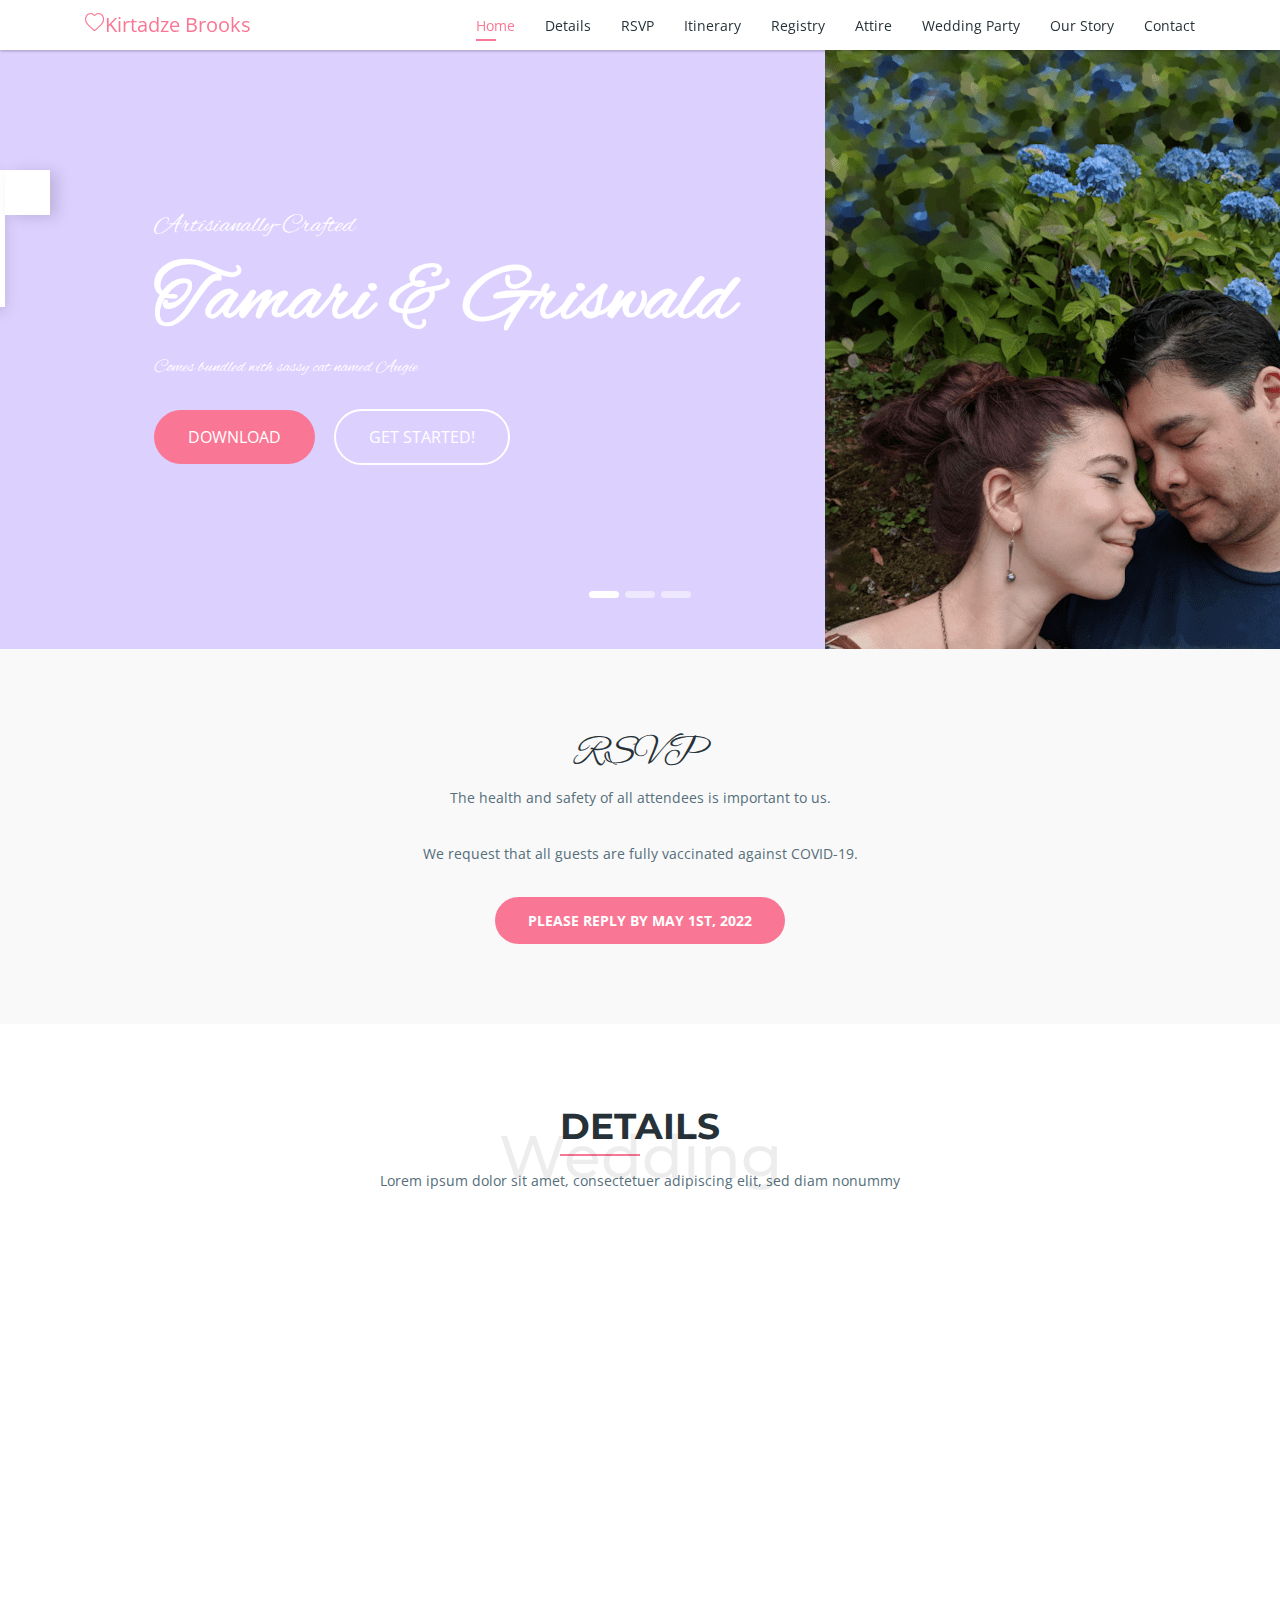
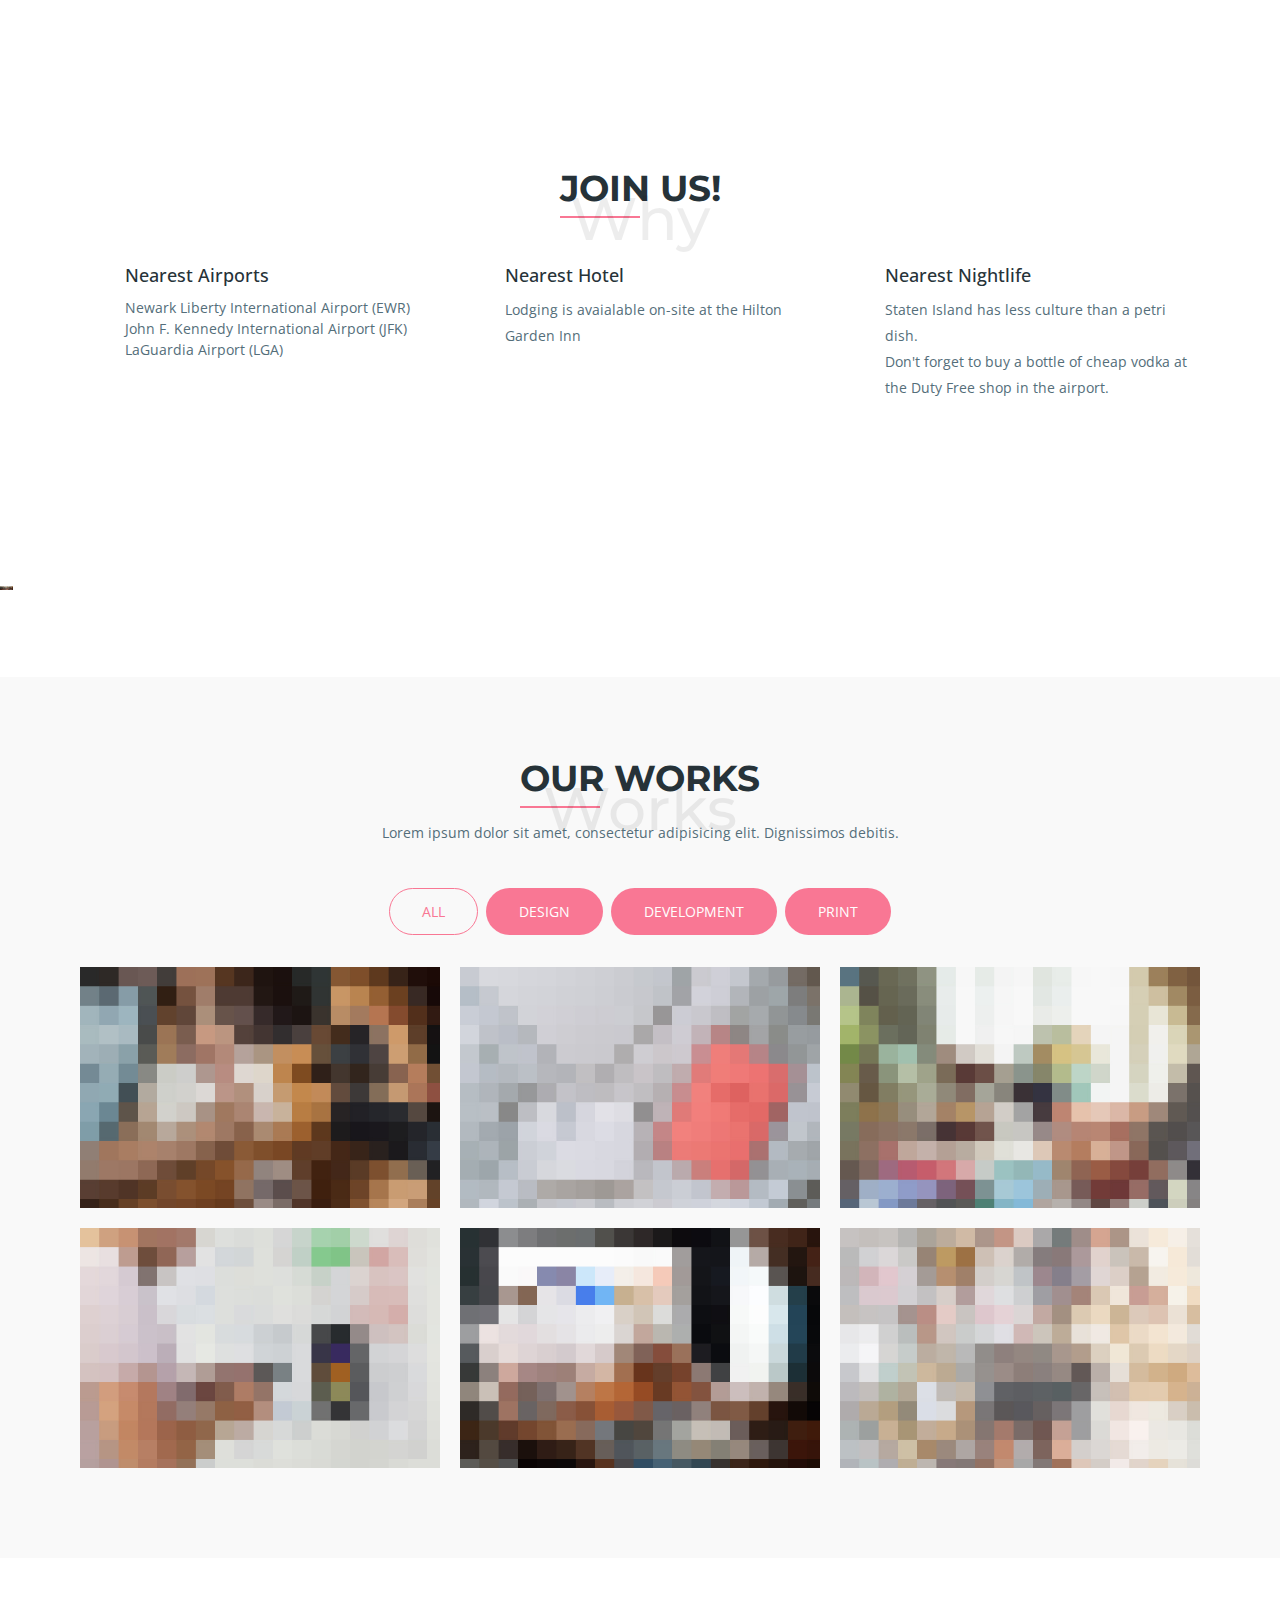
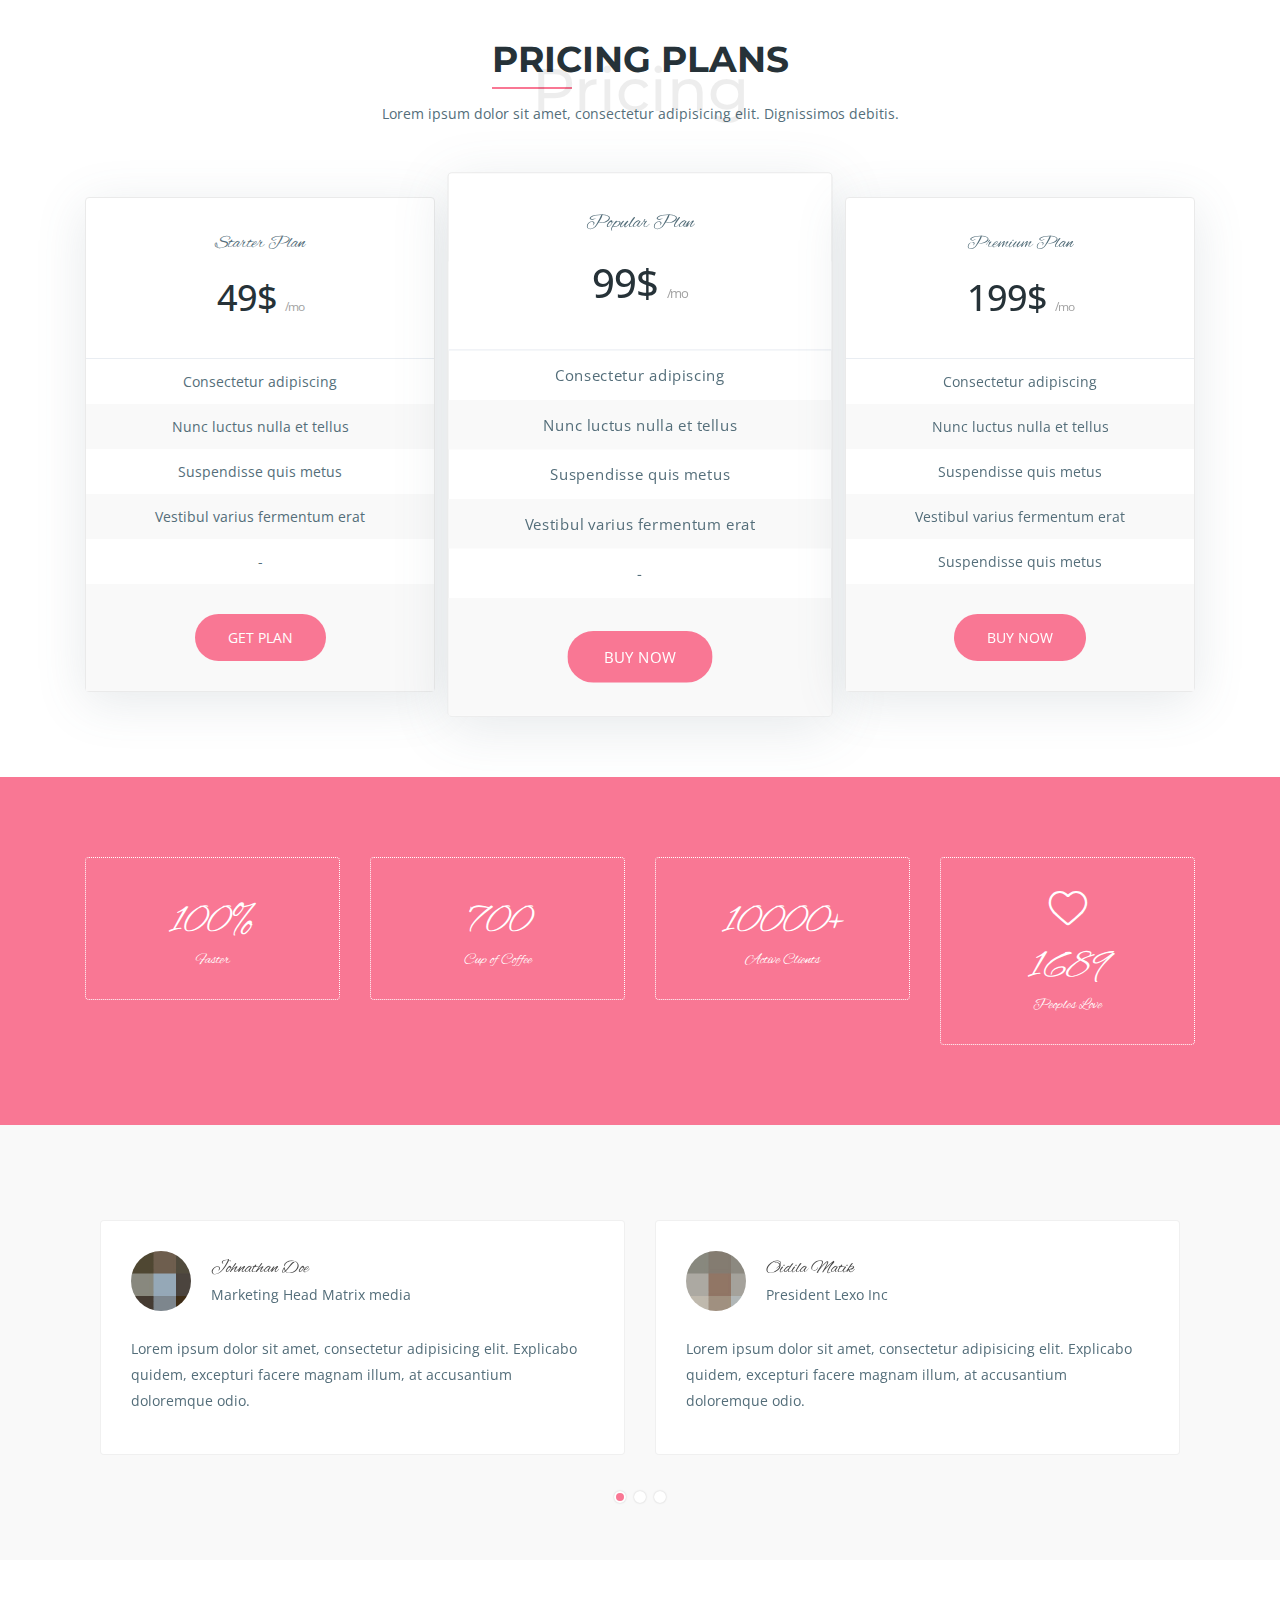
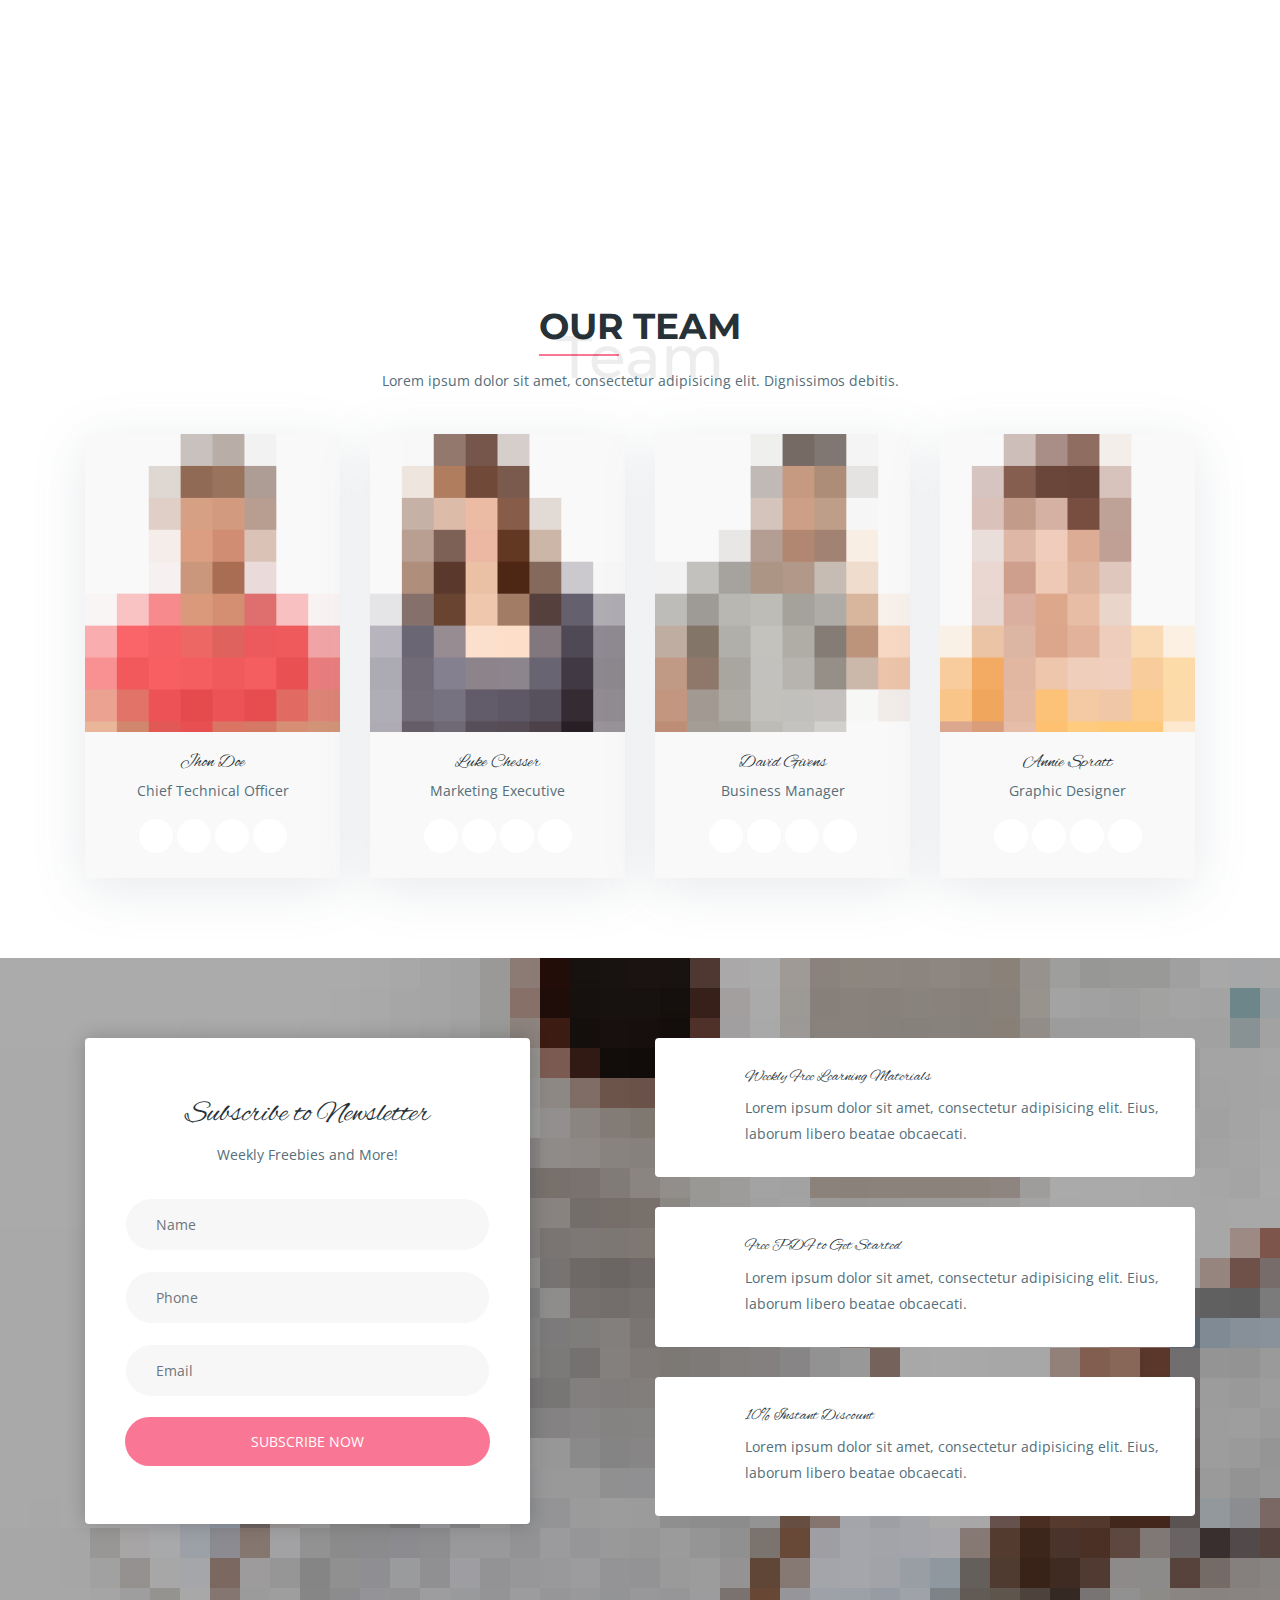
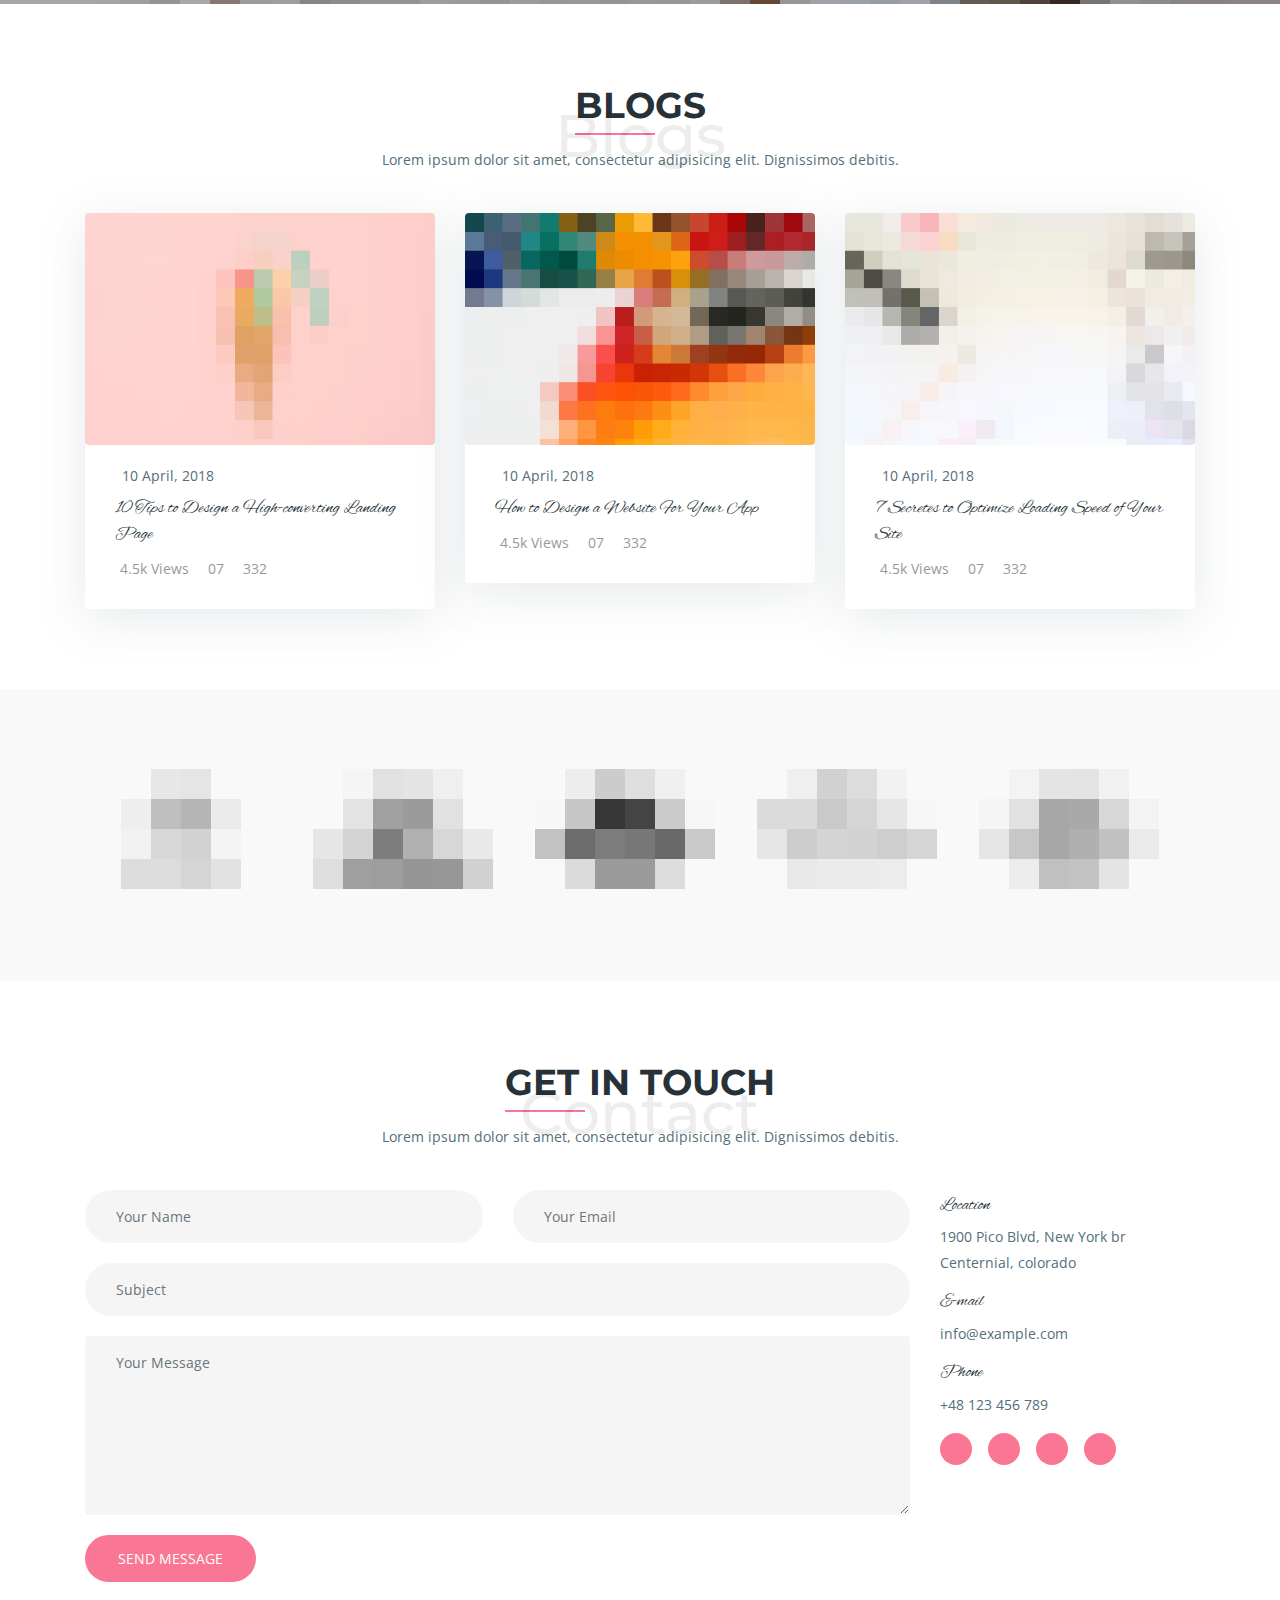
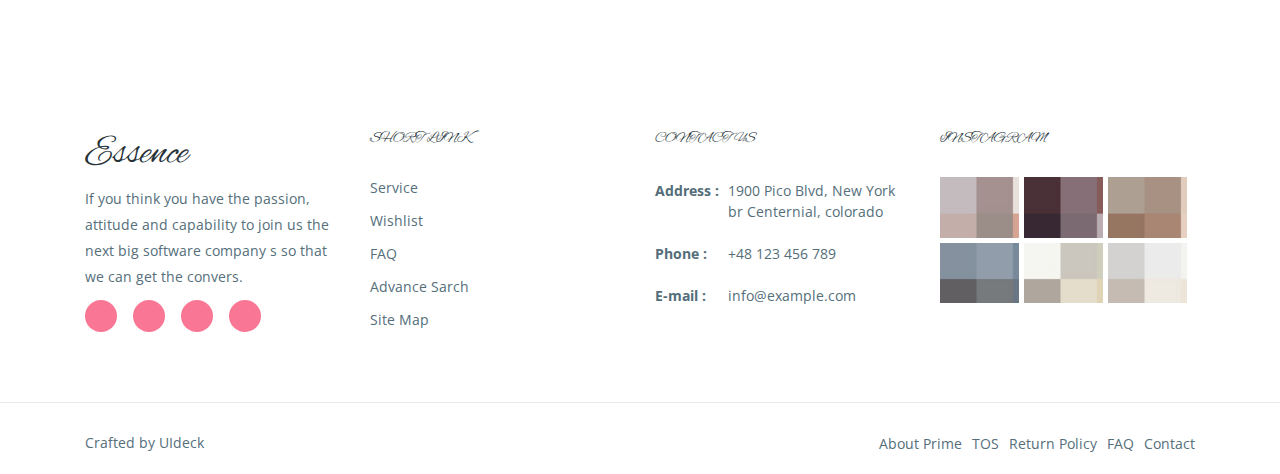
==== commit efd25ff4: "Tweaks to essence template:" ====
--- a/docs/essence-free-opl/essence-free-opl/index.html
+++ b/docs/essence-free-opl/essence-free-opl/index.html
@@ -1,1235 +1,1165 @@
-<!DOCTYPE html>
-<html lang="en">
-  <head>
-    <!-- Required meta tags -->
-    <meta charset="utf-8">
-    <meta name="viewport" content="width=device-width, initial-scale=1, shrink-to-fit=no">
-    <meta name="keywords" content="Bootstrap, Landing page, Template, Registration, Landing">
-    <meta name="viewport" content="width=device-width, initial-scale=1, maximum-scale=1">
-    <meta name="author" content="Grayrids">
-    <title>Tamari & Griswald Wedding</title>
-
-    <!-- Bootstrap CSS -->
-    <link rel="stylesheet" href="css/bootstrap.min.css">
-    <link rel="stylesheet" href="css/line-icons.css">
-    <link rel="stylesheet" href="css/owl.carousel.css">
-    <link rel="stylesheet" href="css/owl.theme.css">
-    <link rel="stylesheet" href="css/nivo-lightbox.css">
-    <link rel="stylesheet" href="css/magnific-popup.css">
-    <link rel="stylesheet" href="css/animate.css">
-    <link rel="stylesheet" href="css/color-switcher.css">
-    <link rel="stylesheet" href="css/menu_sideslide.css">
-    <link rel="stylesheet" href="css/main.css">
-    <link rel="stylesheet" href="css/responsive.css">
-
-  </head>
-
-  <body>
-    <!-- Header Section Start -->
-    <header id="slider-area">
-      <nav class="navbar navbar-expand-md fixed-top scrolling-navbar bg-white">
-        <div class="container">
-          <a class="navbar-brand" href="index.html"><span class="lni-heart"></span>Kirtadze Brooks</a>
-          <button class="navbar-toggler" type="button" data-toggle="collapse" data-target="#navbarCollapse" aria-controls="navbarCollapse" aria-expanded="false" aria-label="Toggle navigation">
-            <i class="lni-heart"></i>
-          </button>
-          <div class="collapse navbar-collapse" id="navbarCollapse">
-            <ul class="navbar-nav mr-auto w-100 justify-content-end">
-              <li class="nav-item">
-                <a class="nav-link page-scroll" href="#slider-area">Home</a>
-              </li>
-              <li class="nav-item">
-                <a class="nav-link page-scroll" href="#details">Details</a>
-              </li>
-              <li class="nav-item">
-                <a class="nav-link page-scroll" href="#rsvp">RSVP</a>
-              </li>
-              <li class="nav-item">
-                <a class="nav-link page-scroll" href="#features">Itinerary</a>
-              </li>
-              <li class="nav-item">
-                <a class="nav-link page-scroll" href="#pricing">Registry</a>
-              </li>
-              <li class="nav-item">
-                <a class="nav-link page-scroll" href="#team">Attire</a>
-              </li>
-              <li class="nav-item">
-                <a class="nav-link page-scroll" href="#subscribe">Wedding Party</a>
-              </li>
-              <li class="nav-item">
-                <a class="nav-link page-scroll" href="#blog">Our Story</a>
-              </li>
-              <li class="nav-item">
-                <a class="nav-link page-scroll" href="#contact">Contact</a>
-              </li>
-            </ul>
-          </div>
-        </div>
-      </nav>
-
-      <!-- Main Carousel Section -->
-      <div id="carousel-area">
-        <div id="carousel-slider" class="carousel slide carousel-fade" data-ride="carousel">
-          <ol class="carousel-indicators">
-            <li data-target="#carousel-slider" data-slide-to="0" class="active"></li>
-            <li data-target="#carousel-slider" data-slide-to="1"></li>
-            <li data-target="#carousel-slider" data-slide-to="2"></li>
-          </ol>
-          <div class="carousel-inner" role="listbox">
-            <div class="carousel-item active">
-              <img src="img/slider/Hydrangea-Stylized-small.png" alt="">
-              <div class="carousel-caption text-left">
-                <h3 class="wow fadeInRight" data-wow-delay="0.2s">Handcrafted</h1>
-                <h2 class="wow fadeInRight" data-wow-delay="0.4s">Tamari & Griswald</h2>
-                <h4 class="wow fadeInRight" data-wow-delay="0.6s">Comes with All Essential Sections & Elements</h4>
-                <a href="#" class="btn btn-lg btn-common btn-effect wow fadeInRight" data-wow-delay="0.9s">Download</a>
-                <a href="#" class="btn btn-lg btn-border wow fadeInRight" data-wow-delay="1.2s">Get Started!</a>
-              </div>
-            </div>
-            <div class="carousel-item">
-              <img src="img/slider/teaceremony-small.png" alt="">
-              <div class="carousel-caption text-center">
-                <h3 class="wow fadeInDown" data-wow-delay="0.3s">Bundled With Tons of</h3>
-                <h2 class="wow bounceIn" data-wow-delay="0.6s">Cutting-edge Features</h2>
-                <h4 class="wow fadeInUp" data-wow-delay="0.9s">Parallax, Video, Product, Premium Addons and More...</h4>
-                <a href="#" class="btn btn-lg btn-common btn-effect wow fadeInUp" data-wow-delay="1.2s">View Works</a>
-              </div>
-            </div>
-            <div class="carousel-item">
-              <img src="img/slider/waterfall-small.jpg" alt="">
-              <div class="carousel-caption text-center">
-                <h3 class="wow fadeInDown" data-wow-delay="0.3s">Ready For</h3>
-                <h2 class="wow fadeInRight" data-wow-delay="0.6s">Multi-purpose Websites</h2>
-                <h4 class="wow fadeInUp" data-wow-delay="0.6s">App, Business, SaaS and Landing Pages</h4>
-                <a href="#" class="btn btn-lg btn-border wow fadeInUp" data-wow-delay="0.9s">Purchase</a>
-              </div>
-            </div>
-          </div>
-          <a class="carousel-control-prev" href="#carousel-slider" role="button" data-slide="prev">
-            <span class="carousel-control" aria-hidden="true"><i class="lni-chevron-left"></i></span>
-            <span class="sr-only">Previous</span>
-          </a>
-          <a class="carousel-control-next" href="#carousel-slider" role="button" data-slide="next">
-            <span class="carousel-control" aria-hidden="true"><i class="lni-chevron-right"></i></span>
-            <span class="sr-only">Next</span>
-          </a>
-        </div>
-      </div>
-
-    </header>
-    <!-- Header Section End -->
-
-    <!-- Services Section Start -->
-    <section id="details" class="section">
-      <div class="container">
-        <div class="section-header">
-          <h2 class="section-title">Details</h2>
-          <span>Wedding</span>
-          <p class="section-subtitle">Lorem ipsum dolor sit amet, consectetuer adipiscing elit, sed diam nonummy</p>
-        </div>
-        <div class="row">
-          <div class="col-lg-4 col-md-6 col-xs-12">
-            <div class="item-boxes services-item wow fadeInDown" data-wow-delay="0.2s">
-              <div class="icon color-1">
-                <i class="lni-diamond-alt"></i>
-              </div>
-              <h3><a href="https://nicotrasballroom.com">Nicotra's Ballroom</a></h3>
-              <p><a href="https://goo.gl/maps/7SmsbWwxsfS6uxTx9">
-                  1100 South Ave
-              </a></p>
-              <p><a href="https://goo.gl/maps/7SmsbWwxsfS6uxTx9">
-                  Staten Island, NY 10314
-              </a></p>
-              <br>
-              <br>
-            </div>
-          </div>
-          <div class="col-lg-4 col-md-6 col-xs-12">
-            <div class="item-boxes services-item wow fadeInDown" data-wow-delay="0.4s">
-              <div class="icon color-2">
-                <i class="lni-home"></i>
-              </div>
-              <h3>Hilton Garden Inn</h3>
-              <p>1100 South Ave</p>
-              <p>Staten Island, NY 10314</p>
-              <p>(718) 477-2400</p>
-              <p><a href="https://www.hilton.com/en/attend-my-event/ewrsigi-nkbsw-133fdacb-e819-43f1-b2e3-2bd9a08c72cc/">
-                Hotel Block, June 10th-13th, 2022
-              </a></p>
-              <p><b>Book by May 11, 2022</b></p>
-            </div>
-          </div>
-          <div class="col-lg-4 col-md-6 col-xs-12">
-            <div class="item-boxes services-item wow fadeInDown" data-wow-delay="0.6s">
-              <div class="icon color-3">
-                <i class="lni-plane"></i>
-              </div>
-              <h3>Nearest Airports</h3>
-              <ul>
-                  <li>Newark Liberty International Airport (EWR)</li>
-                  <li>John F. Kennedy International Airport (JFK)</li>
-                  <li>LaGuardia Airport (LGA)</li>
-              </ul>
-              <br>
-              <br>
-            </div>
-          </div>
-          <div class="col-lg-4 col-md-6 col-xs-12">
-            <div class="item-boxes services-item wow fadeInDown" data-wow-delay="0.8s">
-              <div class="icon color-4">
-                <i class="lni-layers"></i>
-              </div>
-              <h4>UI/UX Design</h4>
-              <p>Lorem ipsum dolor sit amet, consectetuer adipiscing elit, sed diam nonummy nibh euismod tincidunt ut.</p>
-            </div>
-          </div>
-          <div class="col-lg-4 col-md-6 col-xs-12">
-            <div class="item-boxes services-item wow fadeInDown" data-wow-delay="1s">
-              <div class="icon color-5">
-                <i class="lni-tab"></i>
-              </div>
-              <h4>App Development</h4>
-              <p>Lorem ipsum dolor sit amet, consectetuer adipiscing elit, sed diam nonummy nibh euismod tincidunt ut.</p>
-            </div>
-          </div>
-          <div class="col-lg-4 col-md-6 col-xs-12">
-            <div class="item-boxes services-item wow fadeInDown" data-wow-delay="1.2s">
-              <div class="icon color-6">
-                <i class="lni-briefcase"></i>
-              </div>
-              <h4>Digital Marketing</h4>
-              <p>Lorem ipsum dolor sit amet, consectetuer adipiscing elit, sed diam nonummy nibh euismod tincidunt ut.</p>
-            </div>
-          </div>
-        </div>
-      </div>
-    </section>
-    <!-- Services Section End -->
-
-    <!-- Call to Action Start -->
-    <section id="rsvp" class="call-action section">
-      <div class="container">
-        <div class="row justify-content-center">
-          <div class="col-10">
-            <div class="cta-trial text-center">
-              <h5>RSVP</h5>
-              <p>The health and safety of all attendees is important to us.</p>
-              <p>We request that all guests are fully vaccinated against COVID-19.</p>
-              <a href="https://www.zola.com/wedding/kirtadzebrooks/rsvp" class="btn btn-common btn-effect"><b>Please reply by May 1st, 2022</b></a>
-            </div>
-          </div>
-        </div>
-      </div>
-    </section>
-    <!-- Call to Action End -->
-
-    <!-- Features Section Start -->
-    <section id="features" class="section">
-      <div class="container">
-        <div class="section-header">
-          <h2 class="section-title">Why Choose Us</h2>
-          <span>Why</span>
-          <p class="section-subtitle">Lorem ipsum dolor sit amet, consectetur adipisicing elit. Dignissimos debitis.</p>
-        </div>
-        <div class="row">
-          <!-- Start featured -->
-          <div class="col-lg-4 col-md-6 col-xs-12">
-            <div class="featured-box">
-              <div class="featured-icon">
-                <i class="lni-layout"></i>
-              </div>
-              <div class="featured-content">
-                <div class="icon-o"><i class="lni-layout"></i></div>
-                <h4>Refreshing Design</h4>
-                <p>Lorem ipsum dolor sit amet, consectetur adipisicing elit, sed do eiusmod tempor incididunt ut labore et magna aliqua.</p>
-              </div>
-            </div>
-          </div>
-          <!-- End featured -->
-          <!-- Start featured -->
-          <div class="col-lg-4 col-md-6 col-xs-12">
-            <div class="featured-box">
-              <div class="featured-icon">
-                <i class="lni-tab"></i>
-              </div>
-              <div class="featured-content">
-                <div class="icon-o"><i class="lni-tab"></i></div>
-                <h4>Fully Responsive</h4>
-                <p>Lorem ipsum dolor sit amet, consectetur adipisicing elit, sed do eiusmod tempor incididunt ut labore et magna aliqua.</p>
-              </div>
-            </div>
-          </div>
-          <!-- End featured -->
-          <!-- Start featured -->
-          <div class="col-lg-4 col-md-6 col-xs-12">
-            <div class="featured-box">
-              <div class="featured-icon">
-                <i class="lni-rocket"></i>
-              </div>
-              <div class="featured-content">
-                <div class="icon-o"><i class="lni-rocket"></i></div>
-                <h4>Fast & Smooth</h4>
-                <p>Lorem ipsum dolor sit amet, consectetur adipisicing elit, sed do eiusmod tempor incididunt ut labore et magna aliqua.</p>
-              </div>
-            </div>
-          </div>
-          <!-- End featured -->
-          <!-- Start featured -->
-          <div class="col-lg-4 col-md-6 col-xs-12">
-            <div class="featured-box">
-              <div class="featured-icon">
-                <i class="lni-database"></i>
-              </div>
-              <div class="featured-content">
-                <div class="icon-o"><i class="lni-database"></i></div>
-                <h4>SEO Optimized</h4>
-                <p>Lorem ipsum dolor sit amet, consectetur adipisicing elit, sed do eiusmod tempor incididunt ut labore et magna aliqua.</p>
-              </div>
-            </div>
-          </div>
-          <!-- End featured -->
-          <!-- Start featured -->
-          <div class="col-lg-4 col-md-6 col-xs-12">
-            <div class="featured-box">
-              <div class="featured-icon">
-                <i class="lni-leaf"></i>
-              </div>
-              <div class="featured-content">
-                <div class="icon-o"><i class="lni-leaf"></i></div>
-                <h4>Clean Code</h4>
-                <p>Lorem ipsum dolor sit amet, consectetur adipisicing elit, sed do eiusmod tempor incididunt ut labore et magna aliqua.</p>
-              </div>
-            </div>
-          </div>
-          <!-- End featured -->
-          <!-- Start featured -->
-          <div class="col-lg-4 col-md-6 col-xs-12">
-            <div class="featured-box">
-              <div class="featured-icon">
-                <i class="lni-pencil"></i>
-              </div>
-              <div class="featured-content">
-                <div class="icon-o"><i class="lni-pencil"></i></div>
-                <h4>Free 24/7 Support</h4>
-                <p>Lorem ipsum dolor sit amet, consectetur adipisicing elit, sed do eiusmod tempor incididunt ut labore et magna aliqua.</p>
-              </div>
-            </div>
-          </div>
-          <!-- End featured -->
-        </div>
-      </div>
-    </section>
-    <!-- Features Section End -->
-
-    <!-- Start Video promo Section -->
-    <section class="video-promo section">
-      <div class="overlay"></div>
-      <div class="container">
-        <div class="row">
-          <div class="col-md-12 col-sm-12">
-              <div class="video-promo-content text-center">
-                <a href="https://www.youtube.com/embed/LSgBpbgTlhw" class="video-popup"><i class="lni-film-play"></i></a>
-                <h2 class="wow zoomIn" data-wow-duration="1000ms" data-wow-delay="100ms">Our Introductory Video</h2>
-                <p class="wow zoomIn" data-wow-duration="1000ms" data-wow-delay="100ms">Learn more about us, its only 30mins</p>
-              </div>
-          </div>
-        </div>
-      </div>
-    </section>
-    <!-- End Video Promo Section -->
-
-    <!-- Portfolio Section -->
-    <section id="portfolios" class="section">
-      <!-- Container Starts -->
-      <div class="container">
-        <div class="section-header">
-          <h2 class="section-title">Our Works</h2>
-          <span>Works</span>
-          <p class="section-subtitle">Lorem ipsum dolor sit amet, consectetur adipisicing elit. Dignissimos debitis.</p>
-        </div>
-        <div class="row">
-          <div class="col-md-12">
-            <!-- Portfolio Controller/Buttons -->
-            <div class="controls text-center">
-              <a class="filter active btn btn-common btn-effect" data-filter="all">
-                All
-              </a>
-              <a class="filter btn btn-common btn-effect" data-filter=".design">
-                Design
-              </a>
-              <a class="filter btn btn-common btn-effect" data-filter=".development">
-                Development
-              </a>
-              <a class="filter btn btn-common btn-effect" data-filter=".print">
-                Print
-              </a>
-            </div>
-            <!-- Portfolio Controller/Buttons Ends-->
-          </div>
-        </div>
-
-        <!-- Portfolio Recent Projects -->
-        <div id="portfolio" class="row">
-          <div class="col-lg-4 col-md-6 col-xs-12 mix development print">
-            <div class="portfolio-item">
-              <div class="shot-item">
-                <img src="img/portfolio/img-1.jpg" alt="" />
-                <div class="single-content">
-                  <div class="fancy-table">
-                    <div class="table-cell">
-                      <div class="zoom-icon">
-                        <a class="lightbox" href="img/portfolio/img-1.jpg"><i class="lni-zoom-in item-icon"></i></a>
-                      </div>
-                      <a href="#">View Project</a>
-                    </div>
-                  </div>
-                </div>
-              </div>
-            </div>
-          </div>
-          <div class="col-lg-4 col-md-6 col-xs-12 mix design print">
-            <div class="portfolio-item">
-              <div class="shot-item">
-                <img src="img/portfolio/img-2.jpg" alt="" />
-                <div class="single-content">
-                  <div class="fancy-table">
-                    <div class="table-cell">
-                      <div class="zoom-icon">
-                        <a class="lightbox" href="img/portfolio/img-2.jpg"><i class="lni-zoom-in item-icon"></i></a>
-                      </div>
-                      <a href="#">View Project</a>
-                    </div>
-                  </div>
-                </div>
-              </div>
-            </div>
-          </div>
-          <div class="col-lg-4 col-md-6 col-xs-12 mix development">
-            <div class="portfolio-item">
-              <div class="shot-item">
-                <img src="img/portfolio/img-3.jpg" alt="" />
-                <div class="single-content">
-                  <div class="fancy-table">
-                    <div class="table-cell">
-                      <div class="zoom-icon">
-                        <a class="lightbox" href="img/portfolio/img-3.jpg"><i class="lni-zoom-in item-icon"></i></a>
-                      </div>
-                      <a href="#">View Project</a>
-                    </div>
-                  </div>
-                </div>
-              </div>
-            </div>
-          </div>
-          <div class="col-lg-4 col-md-6 col-xs-12 mix development design">
-            <div class="portfolio-item">
-              <div class="shot-item">
-                <img src="img/portfolio/img-4.jpg" alt="" />
-                <div class="single-content">
-                  <div class="fancy-table">
-                    <div class="table-cell">
-                      <div class="zoom-icon">
-                        <a class="lightbox" href="img/portfolio/img-4.jpg"><i class="lni-zoom-in item-icon"></i></a>
-                      </div>
-                      <a href="#">View Project</a>
-                    </div>
-                  </div>
-                </div>
-              </div>
-            </div>
-          </div>
-          <div class="col-lg-4 col-md-6 col-xs-12 mix development">
-            <div class="portfolio-item">
-              <div class="shot-item">
-                <img src="img/portfolio/img-5.jpg" alt="" />
-                <div class="single-content">
-                  <div class="fancy-table">
-                    <div class="table-cell">
-                      <div class="zoom-icon">
-                        <a class="lightbox" href="img/portfolio/img-5.jpg"><i class="lni-zoom-in item-icon"></i></a>
-                      </div>
-                      <a href="#">View Project</a>
-                    </div>
-                  </div>
-                </div>
-              </div>
-            </div>
-          </div>
-          <div class="col-lg-4 col-md-6 col-xs-12 mix print design">
-            <div class="portfolio-item">
-              <div class="shot-item">
-                <img src="img/portfolio/img-6.jpg" alt="" />
-                <div class="single-content">
-                  <div class="fancy-table">
-                    <div class="table-cell">
-                      <div class="zoom-icon">
-                        <a class="lightbox" href="img/portfolio/img-6.jpg"><i class="lni-zoom-in item-icon"></i></a>
-                      </div>
-                      <a href="#">View Project</a>
-                    </div>
-                  </div>
-                </div>
-              </div>
-            </div>
-          </div>
-        </div>
-      </div>
-      <!-- Container Ends -->
-    </section>
-    <!-- Portfolio Section Ends -->
-
-    <!-- Start Pricing Table Section -->
-    <div id="pricing" class="section pricing-section">
-      <div class="container">
-        <div class="section-header">
-          <h2 class="section-title">Pricing Plans</h2>
-          <span>Pricing</span>
-          <p class="section-subtitle">Lorem ipsum dolor sit amet, consectetur adipisicing elit. Dignissimos debitis.</p>
-        </div>
-
-        <div class="row pricing-tables">
-          <div class="col-lg-4 col-md-4 col-xs-12">
-            <div class="pricing-table">
-              <div class="pricing-details">
-                <h2>Starter Plan</h2>
-                <div class="price">49$ <span>/mo</span></div>
-                <ul>
-                  <li>Consectetur adipiscing</li>
-                  <li>Nunc luctus nulla et tellus</li>
-                  <li>Suspendisse quis metus</li>
-                  <li>Vestibul varius fermentum erat</li>
-                  <li> - </li>
-                </ul>
-              </div>
-              <div class="plan-button">
-                <a href="#" class="btn btn-common btn-effect">Get Plan</a>
-              </div>
-            </div>
-          </div>
-
-          <div class="col-lg-4 col-md-4 col-xs-12">
-            <div class="pricing-table pricing-big">
-              <div class="pricing-details">
-                <h2>Popular Plan</h2>
-                <div class="price">99$ <span>/mo</span></div>
-                <ul>
-                  <li>Consectetur adipiscing</li>
-                  <li>Nunc luctus nulla et tellus</li>
-                  <li>Suspendisse quis metus</li>
-                  <li>Vestibul varius fermentum erat</li>
-                  <li> - </li>
-                </ul>
-              </div>
-              <div class="plan-button">
-                <a href="#" class="btn btn-common btn-effect">Buy Now</a>
-              </div>
-            </div>
-          </div>
-
-          <div class="col-lg-4 col-md-4 col-xs-12">
-            <div class="pricing-table">
-              <div class="pricing-details">
-                <h2>Premium Plan</h2>
-                <div class="price">199$ <span>/mo</span></div>
-                <ul>
-                  <li>Consectetur adipiscing</li>
-                  <li>Nunc luctus nulla et tellus</li>
-                  <li>Suspendisse quis metus</li>
-                  <li>Vestibul varius fermentum erat</li>
-                  <li>Suspendisse quis metus</li>
-                </ul>
-              </div>
-              <div class="plan-button">
-                <a href="#" class="btn btn-common btn-effect">Buy Now</a>
-              </div>
-            </div>
-          </div>
-
-        </div>
-      </div>
-    </div>
-    <!-- End Pricing Table Section -->
-
-    <!-- Counter Section Start -->
-    <div class="counters section bg-defult">
-      <div class="container">
-        <div class="row">
-          <div class="col-sm-6 col-md-6 col-lg-3">
-            <div class="facts-item">
-              <div class="icon">
-                <i class="lni-rocket"></i>
-              </div>
-              <div class="fact-count">
-                <h3><span class="counter">100</span>%</h3>
-                <h4>Faster</h4>
-              </div>
-            </div>
-          </div>
-          <div class="col-sm-6 col-md-6 col-lg-3">
-            <div class="facts-item">
-              <div class="icon">
-                <i class="lni-coffee-cup"></i>
-              </div>
-              <div class="fact-count">
-                <h3><span class="counter">700</span></h3>
-                <h4>Cup of Coffee</h4>
-              </div>
-            </div>
-          </div>
-          <div class="col-sm-6 col-md-6 col-lg-3">
-            <div class="facts-item">
-              <div class="icon">
-                <i class="lni-user"></i>
-              </div>
-              <div class="fact-count">
-                <h3><span class="counter">10000</span>+</h3>
-                <h4>Active Clients</h4>
-              </div>
-            </div>
-          </div>
-          <div class="col-sm-6 col-md-6 col-lg-3">
-            <div class="facts-item">
-              <div class="icon">
-                <i class="lni-heart"></i>
-              </div>
-              <div class="fact-count">
-                <h3><span class="counter">1689</span></h3>
-                <h4>Peoples Love</h4>
-              </div>
-            </div>
-          </div>
-        </div>
-      </div>
-    </div>
-    <!-- Counter Section End -->
-
-    <!-- Testimonial Section Start -->
-    <section class="testimonial section">
-      <div class="container">
-        <div class="row">
-          <div class="col-lg-12 col-md-12 col-sm-12 col-xs-12">
-            <div id="testimonials" class="touch-slider owl-carousel">
-              <div class="item">
-                <div class="testimonial-item">
-                  <div class="author">
-                    <div class="img-thumb">
-                    <img src="img/testimonial/img1.jpg" alt="">
-                    </div>
-                    <div class="author-info">
-                      <h2><a href="#">Johnathan Doe</a></h2>
-                      <span>Marketing Head Matrix media</span>
-                    </div>
-                  </div>
-                  <div class="content-inner">
-                    <p class="description">Lorem ipsum dolor sit amet, consectetur adipisicing elit. Explicabo quidem, excepturi facere magnam illum, at accusantium doloremque odio.</p>
-                    <span><i class="lni-star-filled"></i></span>
-                    <span><i class="lni-star-filled"></i></span>
-                    <span><i class="lni-star-filled"></i></span>
-                    <span><i class="lni-star"></i></span>
-                    <span><i class="lni-star"></i></span>
-                  </div>
-                </div>
-              </div>
-              <div class="item">
-                <div class="testimonial-item">
-                  <div class="author">
-                    <div class="img-thumb">
-                    <img src="img/testimonial/img2.jpg" alt="">
-                    </div>
-                    <div class="author-info">
-                      <h2><a href="#">Oidila Matik</a></h2>
-                      <span>President Lexo Inc</span>
-                    </div>
-                  </div>
-                  <div class="content-inner">
-                    <p class="description">Lorem ipsum dolor sit amet, consectetur adipisicing elit. Explicabo quidem, excepturi facere magnam illum, at accusantium doloremque odio.</p>
-                    <span><i class="lni-star-filled"></i></span>
-                    <span><i class="lni-star-filled"></i></span>
-                    <span><i class="lni-star-filled"></i></span>
-                    <span><i class="lni-star-filled"></i></span>
-                    <span><i class="lni-star-filled"></i></span>
-                  </div>
-                </div>
-              </div>
-              <div class="item">
-                <div class="testimonial-item">
-                  <div class="author">
-                    <div class="img-thumb">
-                    <img src="img/testimonial/img3.jpg" alt="">
-                    </div>
-                    <div class="author-info">
-                      <h2><a href="#">- Alex Dattilo</a></h2>
-                      <span>CEO Optima Inc</span>
-                    </div>
-                  </div>
-                  <div class="content-inner">
-                    <p class="description">Lorem ipsum dolor sit amet, consectetur adipisicing elit. Explicabo quidem, excepturi facere magnam illum, at accusantium doloremque odio.</p>
-                    <span><i class="lni-star-filled"></i></span>
-                    <span><i class="lni-star-filled"></i></span>
-                    <span><i class="lni-star-filled"></i></span>
-                    <span><i class="lni-star-filled"></i></span>
-                    <span><i class="lni-star"></i></span>
-                  </div>
-                </div>
-              </div>
-              <div class="item">
-                <div class="testimonial-item">
-                  <div class="author">
-                    <div class="img-thumb">
-                    <img src="img/testimonial/img2.jpg" alt="">
-                    </div>
-                    <div class="author-info">
-                      <h2><a href="#">Oidila Matik</a></h2>
-                      <span>President Lexo Inc</span>
-                    </div>
-                  </div>
-                  <div class="content-inner">
-                    <p class="description">Lorem ipsum dolor sit amet, consectetur adipisicing elit. Explicabo quidem, excepturi facere magnam illum, at accusantium doloremque odio.</p>
-                    <span><i class="lni-star-filled"></i></span>
-                    <span><i class="lni-star-filled"></i></span>
-                    <span><i class="lni-star-filled"></i></span>
-                    <span><i class="lni-star-filled"></i></span>
-                    <span><i class="lni-star-filled"></i></span>
-                  </div>
-                </div>
-              </div>
-              <div class="item">
-                <div class="testimonial-item">
-                  <div class="author">
-                    <div class="img-thumb">
-                    <img src="img/testimonial/img1.jpg" alt="">
-                    </div>
-                    <div class="author-info">
-                      <h2><a href="#">- Alex Dattilo</a></h2>
-                      <span>CEO Optima Inc</span>
-                    </div>
-                  </div>
-                  <div class="content-inner">
-                    <p class="description">Lorem ipsum dolor sit amet, consectetur adipisicing elit. Explicabo quidem, excepturi facere magnam illum, at accusantium doloremque odio.</p>
-                    <span><i class="lni-star-filled"></i></span>
-                    <span><i class="lni-star-filled"></i></span>
-                    <span><i class="lni-star"></i></span>
-                    <span><i class="lni-star"></i></span>
-                    <span><i class="lni-star"></i></span>
-                  </div>
-                </div>
-              </div>
-            </div>
-          </div>
-        </div>
-      </div>
-    </section>
-    <!-- Testimonial Section End -->
-
-    <!-- Call To Action Section Start -->
-    <section id="cta" class="section" data-stellar-background-ratio="0.5">
-      <div class="container">
-        <div class="row">
-          <div class="col-lg-6 col-md-6 col-xs-12">
-            <div class="cta-text">
-              <h5>Stil confused? Download a free lite version to get started!</h5>
-            </div>
-          </div>
-          <div class="col-lg-6 col-md-6 col-xs-12 text-right">
-            <a href="#" class="btn btn-border">Download</a>
-          </div>
-        </div>
-      </div>
-    </section>
-    <!-- Call To Action Section Start -->
-
-    <!-- Team section Start -->
-    <section id="team" class="section">
-      <div class="container">
-        <div class="section-header">
-          <h2 class="section-title">Our Team</h2>
-          <span>Team</span>
-          <p class="section-subtitle">Lorem ipsum dolor sit amet, consectetur adipisicing elit. Dignissimos debitis.</p>
-        </div>
-        <div class="row">
-          <div class="col-lg-3 col-md-6 col-xs-12">
-            <div class="single-team">
-              <img src="img/team/team1.png" alt="">
-              <div class="team-details">
-                <div class="team-inner">
-                  <h4 class="team-title">Jhon Doe</h4>
-                  <p>Chief Technical Officer</p>
-                  <ul class="social-list">
-                    <li class="facebook"><a href="#"><i class="lni-facebook-filled"></i></a></li>
-                    <li class="twitter"><a href="#"><i class="lni-twitter-filled"></i></a></li>
-                    <li class="google-plus"><a href="#"><i class="lni-google-plus"></i></a></li>
-                    <li class="linkedin"><a href="#"><i class="lni-linkedin-fill"></i></a></li>
-                  </ul>
-                </div>
-              </div>
-            </div>
-          </div>
-          <div class="col-lg-3 col-md-6 col-xs-12">
-            <div class="single-team">
-              <img src="img/team/team2.png" alt="">
-              <div class="team-details">
-                <div class="team-inner">
-                  <h4 class="team-title">Luke Chesser</h4>
-                  <p>Marketing Executive</p>
-                  <ul class="social-list">
-                    <li class="facebook"><a href="#"><i class="lni-facebook-filled"></i></a></li>
-                    <li class="twitter"><a href="#"><i class="lni-twitter-filled"></i></a></li>
-                    <li class="google-plus"><a href="#"><i class="lni-google-plus"></i></a></li>
-                    <li class="linkedin"><a href="#"><i class="lni-linkedin-fill"></i></a></li>
-                  </ul>
-                </div>
-              </div>
-            </div>
-          </div>
-          <div class="col-lg-3 col-md-6 col-xs-12">
-            <div class="single-team">
-              <img src="img/team/team3.png" alt="">
-              <div class="team-details">
-                <div class="team-inner">
-                  <h4 class="team-title">David Givens</h4>
-                  <p>Business Manager</p>
-                  <ul class="social-list">
-                    <li class="facebook"><a href="#"><i class="lni-facebook-filled"></i></a></li>
-                    <li class="twitter"><a href="#"><i class="lni-twitter-filled"></i></a></li>
-                    <li class="google-plus"><a href="#"><i class="lni-google-plus"></i></a></li>
-                    <li class="linkedin"><a href="#"><i class="lni-linkedin-fill"></i></a></li>
-                  </ul>
-                </div>
-              </div>
-            </div>
-          </div>
-          <div class="col-lg-3 col-md-6 col-xs-12">
-            <div class="single-team">
-              <img src="img/team/team4.png" alt="">
-              <div class="team-details">
-                <div class="team-inner">
-                  <h4 class="team-title">Annie Spratt</h4>
-                  <p>Graphic Designer</p>
-                  <ul class="social-list">
-                    <li class="facebook"><a href="#"><i class="lni-facebook-filled"></i></a></li>
-                    <li class="twitter"><a href="#"><i class="lni-twitter-filled"></i></a></li>
-                    <li class="google-plus"><a href="#"><i class="lni-google-plus"></i></a></li>
-                    <li class="linkedin"><a href="#"><i class="lni-linkedin-fill"></i></a></li>
-                  </ul>
-                </div>
-              </div>
-            </div>
-          </div>
-        </div>
-      </div>
-    </section>
-    <!-- Team section End -->
-
-    <!-- Subcribe Section Start -->
-    <div id="subscribe" class="section">
-      <div class="container">
-        <div class="row justify-content-between">
-          <div class="col-lg-5 col-md-12 col-xs-12">
-            <div class="subscribe-form">
-              <div class="form-wrapper">
-                <div class="sub-title text-center">
-                  <h3>Subscribe to Newsletter</h3>
-                  <p>Weekly Freebies and More!</p>
-                </div>
-                <form>
-                  <div class="row">
-                    <div class="col-12 form-line">
-                      <div class="form-group">
-                        <input type="text" class="form-control" name="email" placeholder="Name">
-                      </div>
-                    </div>
-                    <div class="col-md-12 form-line">
-                      <div class="form-group">
-                        <input type="text" class="form-control" name="phone" placeholder="Phone">
-                      </div>
-                    </div>
-                    <div class="col-12 form-line">
-                      <div class="form-group">
-                        <input type="email" class="form-control" name="email" placeholder="Email">
-                      </div>
-                    </div>
-                    <div class="col-12">
-                      <div class="form-submit">
-                        <button type="submit" class="btn btn-common btn-effect">Subscribe Now</button>
-                      </div>
-                    </div>
-                  </div>
-                </form>
-              </div>
-            </div>
-          </div>
-          <div class="col-lg-6 col-md-12 col-xs-12">
-            <div class="sub-item-box">
-              <div class="icon-box">
-                <i class="lni-bullhorn"></i>
-              </div>
-              <div class="text-box">
-                <h4>Weekly Free Learning Materials</h4>
-                <p>Lorem ipsum dolor sit amet, consectetur adipisicing elit. Eius, laborum libero beatae obcaecati.</p>
-              </div>
-            </div>
-            <div class="sub-item-box">
-              <div class="icon-box">
-                <i class="lni-book"></i>
-              </div>
-              <div class="text-box">
-                <h4>Free PDF to Get Started</h4>
-                <p>Lorem ipsum dolor sit amet, consectetur adipisicing elit. Eius, laborum libero beatae obcaecati.</p>
-              </div>
-            </div>
-            <div class="sub-item-box">
-              <div class="icon-box">
-                <i class="lni-timer"></i>
-              </div>
-              <div class="text-box">
-                <h4>10% Instant Discount</h4>
-                <p>Lorem ipsum dolor sit amet, consectetur adipisicing elit. Eius, laborum libero beatae obcaecati.</p>
-              </div>
-            </div>
-          </div>
-        </div>
-      </div>
-    </div>
-    <!-- Subcribe Section End -->
-
-    <!-- Blog Section -->
-    <section id="blog" class="section">
-      <!-- Container Starts -->
-      <div class="container">
-        <div class="section-header">
-          <h2 class="section-title">Blogs</h2>
-          <span>Blogs</span>
-          <p class="section-subtitle">Lorem ipsum dolor sit amet, consectetur adipisicing elit. Dignissimos debitis.</p>
-        </div>
-        <div class="row">
-          <div class="col-lg-4 col-md-6 col-xs-12 blog-item">
-            <!-- Blog Item Starts -->
-            <div class="blog-item-wrapper">
-              <div class="blog-item-img">
-                <a href="single-post.html">
-                  <img src="img/blog/img1.jpg" alt="">
-                </a>
-              </div>
-              <div class="blog-item-text">
-                <div class="date"><i class="lni-calendar"></i>10 April, 2018</div>
-                <h3><a href="single-post.html">10 Tips to Design a High-converting Landing Page</a></h3>
-                <div class="meta-tags">
-                  <span><a href="#"><i class="lni-eye"></i> 4.5k Views</a></span>
-                  <span><a href="#"><i class="lni-bubble"></i> 07</a></span>
-                  <span><a href="#"><i class="lni-reply"></i> 332</a></span>
-                </div>
-              </div>
-            </div>
-            <!-- Blog Item Wrapper Ends-->
-          </div>
-
-          <div class="col-lg-4 col-md-6 col-xs-12 blog-item">
-            <!-- Blog Item Starts -->
-            <div class="blog-item-wrapper">
-              <div class="blog-item-img">
-                <a href="single-post.html">
-                  <img src="img/blog/img2.jpg" alt="">
-                </a>
-              </div>
-              <div class="blog-item-text">
-                <div class="date"><i class="lni-calendar"></i>10 April, 2018</div>
-                <h3><a href="single-post.html">How to Design a Website For Your App</a></h3>
-                <div class="meta-tags">
-                  <span><a href="#"><i class="lni-eye"></i> 4.5k Views</a></span>
-                  <span><a href="#"><i class="lni-bubble"></i> 07</a></span>
-                  <span><a href="#"><i class="lni-reply"></i> 332</a></span>
-                </div>
-              </div>
-            </div>
-            <!-- Blog Item Wrapper Ends-->
-          </div>
-
-          <div class="col-lg-4 col-md-6 col-xs-12 blog-item">
-            <!-- Blog Item Starts -->
-            <div class="blog-item-wrapper">
-              <div class="blog-item-img">
-                <a href="single-post.html">
-                  <img src="img/blog/img3.jpg" alt="">
-                </a>
-              </div>
-              <div class="blog-item-text">
-                <div class="date"><i class="lni-calendar"></i>10 April, 2018</div>
-                <h3><a href="single-post.html">7 Secretes to Optimize Loading Speed of Your Site</a></h3>
-                <div class="meta-tags">
-                  <span><a href="#"><i class="lni-eye"></i> 4.5k Views</a></span>
-                  <span><a href="#"><i class="lni-bubble"></i> 07</a></span>
-                  <span><a href="#"><i class="lni-reply"></i> 332</a></span>
-                </div>
-              </div>
-            </div>
-            <!-- Blog Item Wrapper Ends-->
-          </div>
-        </div>
-      </div>
-    </section>
-    <!-- blog Section End -->
-
-    <!-- Clients Section -->
-    <div id="clients" class="section">
-      <!-- Container Ends -->
-      <div class="container">
-        <!-- Row and Scroller Wrapper Starts -->
-        <div class="row" id="clients-scroller">
-          <div class="client-item-wrapper">
-            <img src="img/clients/img1.png" alt="">
-          </div>
-          <div class="client-item-wrapper">
-            <img src="img/clients/img2.png" alt="">
-          </div>
-          <div class="client-item-wrapper">
-            <img src="img/clients/img3.png" alt="">
-          </div>
-          <div class="client-item-wrapper">
-            <img src="img/clients/img4.png" alt="">
-          </div>
-          <div class="client-item-wrapper">
-            <img src="img/clients/img5.png" alt="">
-          </div>
-          <div class="client-item-wrapper">
-            <img src="img/clients/img6.png" alt="">
-          </div>
-        </div>
-      </div>
-    </div>
-    <!-- Client Section End -->
-
-    <!-- Contact Section Start -->
-    <section id="contact" class="section">
-      <div class="contact-form">
-        <div class="container">
-          <div class="section-header">
-            <h2 class="section-title">Get In Touch</h2>
-            <span>Contact</span>
-            <p class="section-subtitle">Lorem ipsum dolor sit amet, consectetur adipisicing elit. Dignissimos debitis.</p>
-          </div>
-          <div class="row">
-            <div class="col-lg-9 col-md-9 col-xs-12">
-              <div class="contact-block">
-                <form id="contactForm">
-                  <div class="row">
-                    <div class="col-md-6">
-                      <div class="form-group">
-                        <input type="text" class="form-control" id="name" name="name" placeholder="Your Name" required data-error="Please enter your name">
-                        <div class="help-block with-errors"></div>
-                      </div>
-                    </div>
-                    <div class="col-md-6">
-                      <div class="form-group">
-                        <input type="text" placeholder="Your Email" id="email" class="form-control" name="name" required data-error="Please enter your email">
-                        <div class="help-block with-errors"></div>
-                      </div>
-                    </div>
-                    <div class="col-md-12">
-                      <div class="form-group">
-                        <input type="text" placeholder="Subject" id="msg_subject" class="form-control" required data-error="Please enter your subject">
-                        <div class="help-block with-errors"></div>
-                      </div>
-                    </div>
-                    <div class="col-md-12">
-                      <div class="form-group">
-                        <textarea class="form-control" id="message" placeholder="Your Message" rows="7" data-error="Write your message" required></textarea>
-                        <div class="help-block with-errors"></div>
-                      </div>
-                      <div class="submit-button">
-                        <button class="btn btn-common btn-effect" id="submit" type="submit">Send Message</button>
-                        <div id="msgSubmit" class="h3 hidden"></div>
-                        <div class="clearfix"></div>
-                      </div>
-                    </div>
-                  </div>
-                </form>
-              </div>
-            </div>
-            <div class="col-lg-3 col-md-3 col-xs-12">
-              <div class="contact-deatils">
-                <!-- Content Info -->
-                <div class="contact-info_area">
-                  <div class="contact-info">
-                    <i class="lni-map"></i>
-                    <h5>Location</h5>
-                    <p>1900 Pico Blvd, New York br Centernial, colorado</p>
-                  </div>
-                  <!-- Content Info -->
-                  <div class="contact-info">
-                    <i class="lni-star"></i>
-                    <h5>E-mail</h5>
-                    <p>info@example.com</p>
-                  </div>
-                  <!-- Content Info -->
-                  <div class="contact-info">
-                    <i class="lni-phone"></i>
-                    <h5>Phone</h5>
-                    <p>+48 123 456 789</p>
-                  </div>
-                  <!-- Icon -->
-                  <ul class="footer-social">
-                    <li><a class="facebook" href="#"><i class="lni-facebook-filled"></i></a></li>
-                    <li><a class="twitter" href="#"><i class="lni-twitter-filled"></i></a></li>
-                    <li><a class="linkedin" href="#"><i class="lni-linkedin-fill"></i></a></li>
-                    <li><a class="google-plus" href="#"><i class="lni-google-plus"></i></a></li>
-                  </ul>
-                </div>
-              </div>
-            </div>
-          </div>
-        </div>
-      </div>
-    </section>
-    <!-- Contact Section End -->
-
-    <!-- Map Section Start -->
-    <section id="google-map-area">
-      <div class="container-fluid">
-        <div class="row">
-          <div class="col-12 padding-0">
-            <object style="border:0; height: 450px; width: 100%;" data="https://www.google.com/maps/embed?pb=!1m18!1m12!1m3!1d3028.675372051431!2d-74.17891988459807!3d40.61498547934252!2m3!1f0!2f0!3f0!3m2!1i1024!2i768!4f13.1!3m3!1m2!1s0x89c24cf0ac9c4fa5%3A0x89d689715777b4e8!2sNicotra&#39;s%20Ballroom!5e0!3m2!1sen!2sus!4v1650863250700!5m2!1sen!2sus"></object>
-          </div>
-        </div>
-      </div>
-    </section>
-    <!-- Map Section End -->
-
-    <!-- Footer Section Start -->
-    <footer>
-      <!-- Footer Area Start -->
-      <section class="footer-Content">
-        <div class="container">
-          <div class="row">
-            <div class="col-lg-3 col-md-6 col-sm-6 col-xs-6 col-mb-12">
-              <h3>Essence</h3>
-              <div class="textwidget">
-                <p>If you think you have the passion,
-                attitude and capability to join us
-                the next big software company
-                s so that we can get the convers.</p>
-              </div>
-              <ul class="footer-social">
-                <li><a class="facebook" href="#"><i class="lni-facebook-filled"></i></a></li>
-                <li><a class="twitter" href="#"><i class="lni-twitter-filled"></i></a></li>
-                <li><a class="linkedin" href="#"><i class="lni-linkedin-fill"></i></a></li>
-                <li><a class="google-plus" href="#"><i class="lni-google-plus"></i></a></li>
-              </ul>
-            </div>
-            <div class="col-lg-3 col-md-6 col-sm-6 col-xs-6 col-mb-12">
-              <div class="widget">
-                <h3 class="block-title">Short Link</h3>
-                <ul class="menu">
-                  <li><a href="#">Service</a></li>
-                  <li><a href="#">Wishlist</a></li>
-                  <li><a href="#">FAQ</a></li>
-                  <li><a href="#">Advance Sarch</a></li>
-                  <li><a href="#">Site Map</a></li>
-                </ul>
-              </div>
-            </div>
-            <div class="col-lg-3 col-md-6 col-sm-6 col-xs-6 col-mb-12">
-              <div class="widget">
-                <h3 class="block-title">Contact Us</h3>
-                <ul class="contact-footer">
-                  <li>
-                    <strong>Address :</strong> <span>1900 Pico Blvd, New York br Centernial, colorado</span>
-                  </li>
-                  <li>
-                    <strong>Phone :</strong> <span>+48 123 456 789</span>
-                  </li>
-                  <li>
-                    <strong>E-mail :</strong> <span><a href="#">info@example.com</a></span>
-                  </li>
-                </ul>
-              </div>
-            </div>
-            <div class="col-lg-3 col-md-6 col-sm-6 col-xs-6 col-mb-12">
-              <div class="widget">
-                <h3 class="block-title">Instagram</h3>
-                <ul class="instagram-footer">
-                  <li><a href="#"><img src="img/instagram/insta1.jpg" alt=""></a></li>
-                  <li><a href="#"><img src="img/instagram/insta2.jpg" alt=""></a></li>
-                  <li><a href="#"><img src="img/instagram/insta3.jpg" alt=""></a></li>
-                  <li><a href="#"><img src="img/instagram/insta4.jpg" alt=""></a></li>
-                  <li><a href="#"><img src="img/instagram/insta5.jpg" alt=""></a></li>
-                  <li><a href="#"><img src="img/instagram/insta6.jpg" alt=""></a></li>
-                </ul>
-              </div>
-            </div>
-          </div>
-        </div>
-      </section>
-      <!-- Footer area End -->
-
-      <!-- Copyright Start  -->
-      <div id="copyright">
-        <div class="container">
-          <div class="row">
-            <div class="col-md-12">
-              <div class="site-info float-left">
-                <p>Crafted by <a href="http://uideck.com" rel="nofollow">UIdeck</a></p>
-              </div>
-              <div class="float-right">
-                <ul class="nav nav-inline">
-                  <li class="nav-item">
-                    <a class="nav-link active" href="#">About Prime</a>
-                  </li>
-                  <li class="nav-item">
-                    <a class="nav-link" href="#">TOS</a>
-                  </li>
-                  <li class="nav-item">
-                    <a class="nav-link" href="#">Return Policy</a>
-                  </li>
-                  <li class="nav-item">
-                    <a class="nav-link" href="#">FAQ</a>
-                  </li>
-                  <li class="nav-item">
-                    <a class="nav-link" href="#">Contact</a>
-                  </li>
-                </ul>
-              </div>
-            </div>
-          </div>
-        </div>
-      </div>
-      <!-- Copyright End -->
-
-    </footer>
-    <!-- Footer Section End -->
-
-    <!-- Go To Top Link -->
-    <a href="#" class="back-to-top">
-      <i class="lni-arrow-up"></i>
-    </a>
-
-    <div id="loader">
-      <div class="spinner">
-        <div class="double-bounce1"></div>
-        <div class="double-bounce2"></div>
-      </div>
-    </div>
-
-    <!-- jQuery first, then Tether, then Bootstrap JS. -->
-    <script src="js/jquery-min.js"></script>
-    <script src="js/popper.min.js"></script>
-    <script src="js/bootstrap.min.js"></script>
-    <script src="js/classie.js"></script>
-    <script src="js/color-switcher.js"></script>
-    <script src="js/jquery.mixitup.js"></script>
-    <script src="js/nivo-lightbox.js"></script>
-    <script src="js/owl.carousel.js"></script>
-    <script src="js/jquery.stellar.min.js"></script>
-    <script src="js/jquery.nav.js"></script>
-    <script src="js/scrolling-nav.js"></script>
-    <script src="js/jquery.easing.min.js"></script>
-    <script src="js/wow.js"></script>
-    <script src="js/jquery.vide.js"></script>
-    <script src="js/jquery.counterup.min.js"></script>
-    <script src="js/jquery.magnific-popup.min.js"></script>
-    <script src="js/waypoints.min.js"></script>
-    <script src="js/form-validator.min.js"></script>
-    <script src="js/contact-form-script.js"></script>
-    <script src="js/main.js"></script>
-
-  </body>
-</html>
+<!DOCTYPE html>
+<html lang="en">
+  <head>
+    <!-- Required meta tags -->
+    <meta charset="utf-8">
+    <meta name="viewport" content="width=device-width, initial-scale=1, shrink-to-fit=no">
+    <meta name="keywords" content="Bootstrap, Landing page, Template, Registration, Landing">
+    <meta name="viewport" content="width=device-width, initial-scale=1, maximum-scale=1">
+    <meta name="author" content="Grayrids">
+    <title>Tamari & Griswald Wedding</title>
+
+    <!-- Bootstrap CSS -->
+    <link rel="stylesheet" href="css/bootstrap.min.css">
+    <link rel="stylesheet" href="css/line-icons.css">
+    <link rel="stylesheet" href="css/owl.carousel.css">
+    <link rel="stylesheet" href="css/owl.theme.css">
+    <link rel="stylesheet" href="css/nivo-lightbox.css">
+    <link rel="stylesheet" href="css/magnific-popup.css">
+    <link rel="stylesheet" href="css/animate.css">
+    <link rel="stylesheet" href="css/color-switcher.css">
+    <link rel="stylesheet" href="css/menu_sideslide.css">
+    <link rel="stylesheet" href="css/main.css">
+    <link rel="stylesheet" href="css/responsive.css">
+
+  </head>
+
+  <body>
+    <!-- Header Section Start -->
+    <header id="slider-area">
+      <nav class="navbar navbar-expand-md fixed-top scrolling-navbar bg-white">
+        <div class="container">
+          <a class="navbar-brand" href="index.html"><span class="lni-heart"></span>Kirtadze Brooks</a>
+          <button class="navbar-toggler" type="button" data-toggle="collapse" data-target="#navbarCollapse" aria-controls="navbarCollapse" aria-expanded="false" aria-label="Toggle navigation">
+            <i class="lni-heart"></i>
+          </button>
+          <div class="collapse navbar-collapse" id="navbarCollapse">
+            <ul class="navbar-nav mr-auto w-100 justify-content-end">
+              <li class="nav-item">
+                <a class="nav-link page-scroll" href="#slider-area">Home</a>
+              </li>
+              <li class="nav-item">
+                <a class="nav-link page-scroll" href="#details">Details</a>
+              </li>
+              <li class="nav-item">
+                <a class="nav-link page-scroll" href="#rsvp">RSVP</a>
+              </li>
+              <li class="nav-item">
+                <a class="nav-link page-scroll" href="#features">Itinerary</a>
+              </li>
+              <li class="nav-item">
+                <a class="nav-link page-scroll" href="#pricing">Registry</a>
+              </li>
+              <li class="nav-item">
+                <a class="nav-link page-scroll" href="#team">Attire</a>
+              </li>
+              <li class="nav-item">
+                <a class="nav-link page-scroll" href="#subscribe">Wedding Party</a>
+              </li>
+              <li class="nav-item">
+                <a class="nav-link page-scroll" href="#blog">Our Story</a>
+              </li>
+              <li class="nav-item">
+                <a class="nav-link page-scroll" href="#contact">Contact</a>
+              </li>
+            </ul>
+          </div>
+        </div>
+      </nav>
+
+      <!-- Main Carousel Section -->
+      <div id="carousel-area">
+        <div id="carousel-slider" class="carousel slide carousel-fade" data-ride="carousel">
+          <ol class="carousel-indicators">
+            <li data-target="#carousel-slider" data-slide-to="0" class="active"></li>
+            <li data-target="#carousel-slider" data-slide-to="1"></li>
+            <li data-target="#carousel-slider" data-slide-to="2"></li>
+          </ol>
+          <div class="carousel-inner" role="listbox">
+            <div class="carousel-item active">
+              <img src="img/slider/Hydrangea-Stylized-small.png" alt="">
+              <div class="carousel-caption text-left">
+                <h3 class="wow fadeInRight" data-wow-delay="0.2s">Artisianally-Crafted</h1>
+                <h2 class="wow fadeInRight" data-wow-delay="0.4s">Tamari & Griswald</h2>
+                <h4 class="wow fadeInRight" data-wow-delay="0.6s">Comes bundled with sassy cat named Augie</h4>
+                <a href="#" class="btn btn-lg btn-common btn-effect wow fadeInRight" data-wow-delay="0.9s">Download</a>
+                <a href="#" class="btn btn-lg btn-border wow fadeInRight" data-wow-delay="1.2s">Get Started!</a>
+              </div>
+            </div>
+            <div class="carousel-item">
+              <img src="img/slider/teaceremony-small.png" alt="">
+              <div class="carousel-caption text-center">
+                <h3 class="wow fadeInDown" data-wow-delay="0.3s">Bundled With Tons of</h3>
+                <h2 class="wow bounceIn" data-wow-delay="0.6s">Cutting-edge Features</h2>
+                <h4 class="wow fadeInUp" data-wow-delay="0.9s">Parallax, Video, Product, Premium Addons and More...</h4>
+                <a href="#" class="btn btn-lg btn-common btn-effect wow fadeInUp" data-wow-delay="1.2s">View Works</a>
+              </div>
+            </div>
+            <div class="carousel-item">
+              <img src="img/slider/waterfall-small.jpg" alt="">
+              <div class="carousel-caption text-center">
+                <h3 class="wow fadeInDown" data-wow-delay="0.3s">Ready For</h3>
+                <h2 class="wow fadeInRight" data-wow-delay="0.6s">Multi-purpose Websites</h2>
+                <h4 class="wow fadeInUp" data-wow-delay="0.6s">App, Business, SaaS and Landing Pages</h4>
+                <a href="#" class="btn btn-lg btn-border wow fadeInUp" data-wow-delay="0.9s">Purchase</a>
+              </div>
+            </div>
+          </div>
+          <a class="carousel-control-prev" href="#carousel-slider" role="button" data-slide="prev">
+            <span class="carousel-control" aria-hidden="true"><i class="lni-chevron-left"></i></span>
+            <span class="sr-only">Previous</span>
+          </a>
+          <a class="carousel-control-next" href="#carousel-slider" role="button" data-slide="next">
+            <span class="carousel-control" aria-hidden="true"><i class="lni-chevron-right"></i></span>
+            <span class="sr-only">Next</span>
+          </a>
+        </div>
+      </div>
+
+    </header>
+    <!-- Header Section End -->
+
+    <!-- Call to Action Start -->
+    <section id="rsvp" class="call-action section">
+      <div class="container">
+        <div class="row justify-content-center">
+          <div class="col-10">
+            <div class="cta-trial text-center">
+              <h5>RSVP</h5>
+              <p>The health and safety of all attendees is important to us.</p>
+              <p>We request that all guests are fully vaccinated against COVID-19.</p>
+              <a href="https://www.zola.com/wedding/kirtadzebrooks/rsvp" class="btn btn-common btn-effect"><b>Please reply by May 1st, 2022</b></a>
+            </div>
+          </div>
+        </div>
+      </div>
+    </section>
+    <!-- Call to Action End -->
+
+    <!-- Map Section Start -->
+    <section id="google-map-area">
+      <div class="container-fluid">
+        <div class="row">
+          <div class="col-12 padding-0">
+            <object style="border:0; height: 450px; width: 100%;" data="https://www.google.com/maps/embed?pb=!1m18!1m12!1m3!1d3028.675372051431!2d-74.17891988459807!3d40.61498547934252!2m3!1f0!2f0!3f0!3m2!1i1024!2i768!4f13.1!3m3!1m2!1s0x89c24cf0ac9c4fa5%3A0x89d689715777b4e8!2sNicotra&#39;s%20Ballroom!5e0!3m2!1sen!2sus!4v1650863250700!5m2!1sen!2sus"></object>
+          </div>
+        </div>
+      </div>
+    </section>
+    <!-- Map Section End -->
+
+    <!-- Services Section Start -->
+    <section id="details" class="section">
+      <div class="container">
+        <div class="section-header">
+          <h2 class="section-title">Details</h2>
+          <span>Wedding</span>
+          <p class="section-subtitle">Lorem ipsum dolor sit amet, consectetuer adipiscing elit, sed diam nonummy</p>
+        </div>
+        <div class="row">
+          <div class="col-lg-4 col-md-6 col-xs-12">
+            <div class="item-boxes services-item wow fadeInDown" data-wow-delay="0.2s">
+              <div class="icon color-1">
+                <i class="lni-diamond-alt"></i>
+              </div>
+              <h3><a href="https://nicotrasballroom.com">Nicotra's Ballroom</a></h3>
+              <p><a href="https://goo.gl/maps/7SmsbWwxsfS6uxTx9">
+                  1100 South Ave
+              </a></p>
+              <p><a href="https://goo.gl/maps/7SmsbWwxsfS6uxTx9">
+                  Staten Island, NY 10314
+              </a></p>
+              <br>
+              <br>
+            </div>
+          </div>
+          <div class="col-lg-4 col-md-6 col-xs-12">
+            <div class="item-boxes services-item wow fadeInDown" data-wow-delay="0.4s">
+              <div class="icon color-2">
+                <i class="lni-home"></i>
+              </div>
+              <h3>Hilton Garden Inn</h3>
+              <p>1100 South Ave</p>
+              <p>Staten Island, NY 10314</p>
+              <p>(718) 477-2400</p>
+              <p><a href="https://www.hilton.com/en/attend-my-event/ewrsigi-nkbsw-133fdacb-e819-43f1-b2e3-2bd9a08c72cc/">
+                Hotel Block, June 10th-13th, 2022
+              </a></p>
+              <p><b>Book by May 11, 2022</b></p>
+            </div>
+          </div>
+          <div class="col-lg-4 col-md-6 col-xs-12">
+            <div class="item-boxes services-item wow fadeInDown" data-wow-delay="0.6s">
+              <div class="icon color-3">
+                <i class="lni-plane"></i>
+              </div>
+              <h3>Nearest Airports</h3>
+              <ul>
+                  <li>Newark Liberty International Airport (EWR)</li>
+                  <li>John F. Kennedy International Airport (JFK)</li>
+                  <li>LaGuardia Airport (LGA)</li>
+              </ul>
+              <br>
+              <br>
+            </div>
+          </div>
+        </div>
+      </div>
+    </section>
+    <!-- Services Section End -->
+
+    <!-- Features Section Start -->
+    <section id="features" class="section">
+      <div class="container">
+        <div class="section-header">
+          <h2 class="section-title">Join Us!</h2>
+          <span>Why</span>
+          <p class="section-subtitle"></p>
+        </div>
+        <div class="row">
+          <!-- Start featured -->
+          <div class="col-lg-4 col-md-6 col-xs-12">
+            <div class="featured-box">
+              <div class="featured-icon">
+                <i class="lni-layout"></i>
+              </div>
+              <div class="featured-content">
+                <div class="icon-o"><i class="lni-layout"></i></div>
+                <h4>Nearest Airports</h4>
+                <ul>
+                  <li>Newark Liberty International Airport (EWR)</li>
+                  <li>John F. Kennedy International Airport (JFK)</li>
+                  <li>LaGuardia Airport (LGA)</li>
+                </ul>
+              </div>
+            </div>
+          </div>
+          <!-- End featured -->
+          <!-- Start featured -->
+          <div class="col-lg-4 col-md-6 col-xs-12">
+            <div class="featured-box">
+              <div class="featured-icon">
+                <i class="lni-tab"></i>
+              </div>
+              <div class="featured-content">
+                <div class="icon-o"><i class="lni-layout"></i></div>
+                <h4>Nearest Hotel</h4>
+                <p>Lodging is avaialable on-site at the Hilton Garden Inn</p>
+              </div>
+            </div>
+          </div>
+          <!-- End featured -->
+          <!-- Start featured -->
+          <div class="col-lg-4 col-md-6 col-xs-12">
+            <div class="featured-box">
+              <div class="featured-icon">
+                <i class="lni-rocket"></i>
+              </div>
+              <div class="featured-content">
+                <div class="icon-o"><i class="lni-layout"></i></div>
+                <h4>Nearest Nightlife</h4>
+                <p>Staten Island has less culture than a petri dish.</p>
+                <p>Don't forget to buy a bottle of cheap vodka at the Duty Free shop in the airport.</p>
+              </div>
+            </div>
+          </div>
+          <!-- End featured -->
+        </div>
+      </div>
+    </section>
+    <!-- Features Section End -->
+
+    <!-- Start Video promo Section -->
+    <section class="section">
+      <div class="row">
+        <div class="col-md-12 col-sm-12">
+            <img class="section-break" src="../../Tea-House-306RS.jpg" alt="Reception venue: Tea House">
+        </div>
+      </div>
+    </section>
+    <!-- End Video Promo Section -->
+
+    <!-- Portfolio Section -->
+    <section id="portfolios" class="section">
+      <!-- Container Starts -->
+      <div class="container">
+        <div class="section-header">
+          <h2 class="section-title">Our Works</h2>
+          <span>Works</span>
+          <p class="section-subtitle">Lorem ipsum dolor sit amet, consectetur adipisicing elit. Dignissimos debitis.</p>
+        </div>
+        <div class="row">
+          <div class="col-md-12">
+            <!-- Portfolio Controller/Buttons -->
+            <div class="controls text-center">
+              <a class="filter active btn btn-common btn-effect" data-filter="all">
+                All
+              </a>
+              <a class="filter btn btn-common btn-effect" data-filter=".design">
+                Design
+              </a>
+              <a class="filter btn btn-common btn-effect" data-filter=".development">
+                Development
+              </a>
+              <a class="filter btn btn-common btn-effect" data-filter=".print">
+                Print
+              </a>
+            </div>
+            <!-- Portfolio Controller/Buttons Ends-->
+          </div>
+        </div>
+
+        <!-- Portfolio Recent Projects -->
+        <div id="portfolio" class="row">
+          <div class="col-lg-4 col-md-6 col-xs-12 mix development print">
+            <div class="portfolio-item">
+              <div class="shot-item">
+                <img src="img/portfolio/img-1.jpg" alt="" />
+                <div class="single-content">
+                  <div class="fancy-table">
+                    <div class="table-cell">
+                      <div class="zoom-icon">
+                        <a class="lightbox" href="img/portfolio/img-1.jpg"><i class="lni-zoom-in item-icon"></i></a>
+                      </div>
+                      <a href="#">View Project</a>
+                    </div>
+                  </div>
+                </div>
+              </div>
+            </div>
+          </div>
+          <div class="col-lg-4 col-md-6 col-xs-12 mix design print">
+            <div class="portfolio-item">
+              <div class="shot-item">
+                <img src="img/portfolio/img-2.jpg" alt="" />
+                <div class="single-content">
+                  <div class="fancy-table">
+                    <div class="table-cell">
+                      <div class="zoom-icon">
+                        <a class="lightbox" href="img/portfolio/img-2.jpg"><i class="lni-zoom-in item-icon"></i></a>
+                      </div>
+                      <a href="#">View Project</a>
+                    </div>
+                  </div>
+                </div>
+              </div>
+            </div>
+          </div>
+          <div class="col-lg-4 col-md-6 col-xs-12 mix development">
+            <div class="portfolio-item">
+              <div class="shot-item">
+                <img src="img/portfolio/img-3.jpg" alt="" />
+                <div class="single-content">
+                  <div class="fancy-table">
+                    <div class="table-cell">
+                      <div class="zoom-icon">
+                        <a class="lightbox" href="img/portfolio/img-3.jpg"><i class="lni-zoom-in item-icon"></i></a>
+                      </div>
+                      <a href="#">View Project</a>
+                    </div>
+                  </div>
+                </div>
+              </div>
+            </div>
+          </div>
+          <div class="col-lg-4 col-md-6 col-xs-12 mix development design">
+            <div class="portfolio-item">
+              <div class="shot-item">
+                <img src="img/portfolio/img-4.jpg" alt="" />
+                <div class="single-content">
+                  <div class="fancy-table">
+                    <div class="table-cell">
+                      <div class="zoom-icon">
+                        <a class="lightbox" href="img/portfolio/img-4.jpg"><i class="lni-zoom-in item-icon"></i></a>
+                      </div>
+                      <a href="#">View Project</a>
+                    </div>
+                  </div>
+                </div>
+              </div>
+            </div>
+          </div>
+          <div class="col-lg-4 col-md-6 col-xs-12 mix development">
+            <div class="portfolio-item">
+              <div class="shot-item">
+                <img src="img/portfolio/img-5.jpg" alt="" />
+                <div class="single-content">
+                  <div class="fancy-table">
+                    <div class="table-cell">
+                      <div class="zoom-icon">
+                        <a class="lightbox" href="img/portfolio/img-5.jpg"><i class="lni-zoom-in item-icon"></i></a>
+                      </div>
+                      <a href="#">View Project</a>
+                    </div>
+                  </div>
+                </div>
+              </div>
+            </div>
+          </div>
+          <div class="col-lg-4 col-md-6 col-xs-12 mix print design">
+            <div class="portfolio-item">
+              <div class="shot-item">
+                <img src="img/portfolio/img-6.jpg" alt="" />
+                <div class="single-content">
+                  <div class="fancy-table">
+                    <div class="table-cell">
+                      <div class="zoom-icon">
+                        <a class="lightbox" href="img/portfolio/img-6.jpg"><i class="lni-zoom-in item-icon"></i></a>
+                      </div>
+                      <a href="#">View Project</a>
+                    </div>
+                  </div>
+                </div>
+              </div>
+            </div>
+          </div>
+        </div>
+      </div>
+      <!-- Container Ends -->
+    </section>
+    <!-- Portfolio Section Ends -->
+
+    <!-- Start Pricing Table Section -->
+    <div id="pricing" class="section pricing-section">
+      <div class="container">
+        <div class="section-header">
+          <h2 class="section-title">Pricing Plans</h2>
+          <span>Pricing</span>
+          <p class="section-subtitle">Lorem ipsum dolor sit amet, consectetur adipisicing elit. Dignissimos debitis.</p>
+        </div>
+
+        <div class="row pricing-tables">
+          <div class="col-lg-4 col-md-4 col-xs-12">
+            <div class="pricing-table">
+              <div class="pricing-details">
+                <h2>Starter Plan</h2>
+                <div class="price">49$ <span>/mo</span></div>
+                <ul>
+                  <li>Consectetur adipiscing</li>
+                  <li>Nunc luctus nulla et tellus</li>
+                  <li>Suspendisse quis metus</li>
+                  <li>Vestibul varius fermentum erat</li>
+                  <li> - </li>
+                </ul>
+              </div>
+              <div class="plan-button">
+                <a href="#" class="btn btn-common btn-effect">Get Plan</a>
+              </div>
+            </div>
+          </div>
+
+          <div class="col-lg-4 col-md-4 col-xs-12">
+            <div class="pricing-table pricing-big">
+              <div class="pricing-details">
+                <h2>Popular Plan</h2>
+                <div class="price">99$ <span>/mo</span></div>
+                <ul>
+                  <li>Consectetur adipiscing</li>
+                  <li>Nunc luctus nulla et tellus</li>
+                  <li>Suspendisse quis metus</li>
+                  <li>Vestibul varius fermentum erat</li>
+                  <li> - </li>
+                </ul>
+              </div>
+              <div class="plan-button">
+                <a href="#" class="btn btn-common btn-effect">Buy Now</a>
+              </div>
+            </div>
+          </div>
+
+          <div class="col-lg-4 col-md-4 col-xs-12">
+            <div class="pricing-table">
+              <div class="pricing-details">
+                <h2>Premium Plan</h2>
+                <div class="price">199$ <span>/mo</span></div>
+                <ul>
+                  <li>Consectetur adipiscing</li>
+                  <li>Nunc luctus nulla et tellus</li>
+                  <li>Suspendisse quis metus</li>
+                  <li>Vestibul varius fermentum erat</li>
+                  <li>Suspendisse quis metus</li>
+                </ul>
+              </div>
+              <div class="plan-button">
+                <a href="#" class="btn btn-common btn-effect">Buy Now</a>
+              </div>
+            </div>
+          </div>
+
+        </div>
+      </div>
+    </div>
+    <!-- End Pricing Table Section -->
+
+    <!-- Counter Section Start -->
+    <div class="counters section bg-defult">
+      <div class="container">
+        <div class="row">
+          <div class="col-sm-6 col-md-6 col-lg-3">
+            <div class="facts-item">
+              <div class="icon">
+                <i class="lni-rocket"></i>
+              </div>
+              <div class="fact-count">
+                <h3><span class="counter">100</span>%</h3>
+                <h4>Faster</h4>
+              </div>
+            </div>
+          </div>
+          <div class="col-sm-6 col-md-6 col-lg-3">
+            <div class="facts-item">
+              <div class="icon">
+                <i class="lni-coffee-cup"></i>
+              </div>
+              <div class="fact-count">
+                <h3><span class="counter">700</span></h3>
+                <h4>Cup of Coffee</h4>
+              </div>
+            </div>
+          </div>
+          <div class="col-sm-6 col-md-6 col-lg-3">
+            <div class="facts-item">
+              <div class="icon">
+                <i class="lni-user"></i>
+              </div>
+              <div class="fact-count">
+                <h3><span class="counter">10000</span>+</h3>
+                <h4>Active Clients</h4>
+              </div>
+            </div>
+          </div>
+          <div class="col-sm-6 col-md-6 col-lg-3">
+            <div class="facts-item">
+              <div class="icon">
+                <i class="lni-heart"></i>
+              </div>
+              <div class="fact-count">
+                <h3><span class="counter">1689</span></h3>
+                <h4>Peoples Love</h4>
+              </div>
+            </div>
+          </div>
+        </div>
+      </div>
+    </div>
+    <!-- Counter Section End -->
+
+    <!-- Testimonial Section Start -->
+    <section class="testimonial section">
+      <div class="container">
+        <div class="row">
+          <div class="col-lg-12 col-md-12 col-sm-12 col-xs-12">
+            <div id="testimonials" class="touch-slider owl-carousel">
+              <div class="item">
+                <div class="testimonial-item">
+                  <div class="author">
+                    <div class="img-thumb">
+                    <img src="img/testimonial/img1.jpg" alt="">
+                    </div>
+                    <div class="author-info">
+                      <h2><a href="#">Johnathan Doe</a></h2>
+                      <span>Marketing Head Matrix media</span>
+                    </div>
+                  </div>
+                  <div class="content-inner">
+                    <p class="description">Lorem ipsum dolor sit amet, consectetur adipisicing elit. Explicabo quidem, excepturi facere magnam illum, at accusantium doloremque odio.</p>
+                    <span><i class="lni-star-filled"></i></span>
+                    <span><i class="lni-star-filled"></i></span>
+                    <span><i class="lni-star-filled"></i></span>
+                    <span><i class="lni-star"></i></span>
+                    <span><i class="lni-star"></i></span>
+                  </div>
+                </div>
+              </div>
+              <div class="item">
+                <div class="testimonial-item">
+                  <div class="author">
+                    <div class="img-thumb">
+                    <img src="img/testimonial/img2.jpg" alt="">
+                    </div>
+                    <div class="author-info">
+                      <h2><a href="#">Oidila Matik</a></h2>
+                      <span>President Lexo Inc</span>
+                    </div>
+                  </div>
+                  <div class="content-inner">
+                    <p class="description">Lorem ipsum dolor sit amet, consectetur adipisicing elit. Explicabo quidem, excepturi facere magnam illum, at accusantium doloremque odio.</p>
+                    <span><i class="lni-star-filled"></i></span>
+                    <span><i class="lni-star-filled"></i></span>
+                    <span><i class="lni-star-filled"></i></span>
+                    <span><i class="lni-star-filled"></i></span>
+                    <span><i class="lni-star-filled"></i></span>
+                  </div>
+                </div>
+              </div>
+              <div class="item">
+                <div class="testimonial-item">
+                  <div class="author">
+                    <div class="img-thumb">
+                    <img src="img/testimonial/img3.jpg" alt="">
+                    </div>
+                    <div class="author-info">
+                      <h2><a href="#">- Alex Dattilo</a></h2>
+                      <span>CEO Optima Inc</span>
+                    </div>
+                  </div>
+                  <div class="content-inner">
+                    <p class="description">Lorem ipsum dolor sit amet, consectetur adipisicing elit. Explicabo quidem, excepturi facere magnam illum, at accusantium doloremque odio.</p>
+                    <span><i class="lni-star-filled"></i></span>
+                    <span><i class="lni-star-filled"></i></span>
+                    <span><i class="lni-star-filled"></i></span>
+                    <span><i class="lni-star-filled"></i></span>
+                    <span><i class="lni-star"></i></span>
+                  </div>
+                </div>
+              </div>
+              <div class="item">
+                <div class="testimonial-item">
+                  <div class="author">
+                    <div class="img-thumb">
+                    <img src="img/testimonial/img2.jpg" alt="">
+                    </div>
+                    <div class="author-info">
+                      <h2><a href="#">Oidila Matik</a></h2>
+                      <span>President Lexo Inc</span>
+                    </div>
+                  </div>
+                  <div class="content-inner">
+                    <p class="description">Lorem ipsum dolor sit amet, consectetur adipisicing elit. Explicabo quidem, excepturi facere magnam illum, at accusantium doloremque odio.</p>
+                    <span><i class="lni-star-filled"></i></span>
+                    <span><i class="lni-star-filled"></i></span>
+                    <span><i class="lni-star-filled"></i></span>
+                    <span><i class="lni-star-filled"></i></span>
+                    <span><i class="lni-star-filled"></i></span>
+                  </div>
+                </div>
+              </div>
+              <div class="item">
+                <div class="testimonial-item">
+                  <div class="author">
+                    <div class="img-thumb">
+                    <img src="img/testimonial/img1.jpg" alt="">
+                    </div>
+                    <div class="author-info">
+                      <h2><a href="#">- Alex Dattilo</a></h2>
+                      <span>CEO Optima Inc</span>
+                    </div>
+                  </div>
+                  <div class="content-inner">
+                    <p class="description">Lorem ipsum dolor sit amet, consectetur adipisicing elit. Explicabo quidem, excepturi facere magnam illum, at accusantium doloremque odio.</p>
+                    <span><i class="lni-star-filled"></i></span>
+                    <span><i class="lni-star-filled"></i></span>
+                    <span><i class="lni-star"></i></span>
+                    <span><i class="lni-star"></i></span>
+                    <span><i class="lni-star"></i></span>
+                  </div>
+                </div>
+              </div>
+            </div>
+          </div>
+        </div>
+      </div>
+    </section>
+    <!-- Testimonial Section End -->
+
+    <!-- Call To Action Section Start -->
+    <section id="cta" class="section" data-stellar-background-ratio="0.5">
+      <div class="container">
+        <div class="row">
+          <div class="col-lg-6 col-md-6 col-xs-12">
+            <div class="cta-text">
+              <h5>Stil confused? Download a free lite version to get started!</h5>
+            </div>
+          </div>
+          <div class="col-lg-6 col-md-6 col-xs-12 text-right">
+            <a href="#" class="btn btn-border">Download</a>
+          </div>
+        </div>
+      </div>
+    </section>
+    <!-- Call To Action Section Start -->
+
+    <!-- Team section Start -->
+    <section id="team" class="section">
+      <div class="container">
+        <div class="section-header">
+          <h2 class="section-title">Our Team</h2>
+          <span>Team</span>
+          <p class="section-subtitle">Lorem ipsum dolor sit amet, consectetur adipisicing elit. Dignissimos debitis.</p>
+        </div>
+        <div class="row">
+          <div class="col-lg-3 col-md-6 col-xs-12">
+            <div class="single-team">
+              <img src="img/team/team1.png" alt="">
+              <div class="team-details">
+                <div class="team-inner">
+                  <h4 class="team-title">Jhon Doe</h4>
+                  <p>Chief Technical Officer</p>
+                  <ul class="social-list">
+                    <li class="facebook"><a href="#"><i class="lni-facebook-filled"></i></a></li>
+                    <li class="twitter"><a href="#"><i class="lni-twitter-filled"></i></a></li>
+                    <li class="google-plus"><a href="#"><i class="lni-google-plus"></i></a></li>
+                    <li class="linkedin"><a href="#"><i class="lni-linkedin-fill"></i></a></li>
+                  </ul>
+                </div>
+              </div>
+            </div>
+          </div>
+          <div class="col-lg-3 col-md-6 col-xs-12">
+            <div class="single-team">
+              <img src="img/team/team2.png" alt="">
+              <div class="team-details">
+                <div class="team-inner">
+                  <h4 class="team-title">Luke Chesser</h4>
+                  <p>Marketing Executive</p>
+                  <ul class="social-list">
+                    <li class="facebook"><a href="#"><i class="lni-facebook-filled"></i></a></li>
+                    <li class="twitter"><a href="#"><i class="lni-twitter-filled"></i></a></li>
+                    <li class="google-plus"><a href="#"><i class="lni-google-plus"></i></a></li>
+                    <li class="linkedin"><a href="#"><i class="lni-linkedin-fill"></i></a></li>
+                  </ul>
+                </div>
+              </div>
+            </div>
+          </div>
+          <div class="col-lg-3 col-md-6 col-xs-12">
+            <div class="single-team">
+              <img src="img/team/team3.png" alt="">
+              <div class="team-details">
+                <div class="team-inner">
+                  <h4 class="team-title">David Givens</h4>
+                  <p>Business Manager</p>
+                  <ul class="social-list">
+                    <li class="facebook"><a href="#"><i class="lni-facebook-filled"></i></a></li>
+                    <li class="twitter"><a href="#"><i class="lni-twitter-filled"></i></a></li>
+                    <li class="google-plus"><a href="#"><i class="lni-google-plus"></i></a></li>
+                    <li class="linkedin"><a href="#"><i class="lni-linkedin-fill"></i></a></li>
+                  </ul>
+                </div>
+              </div>
+            </div>
+          </div>
+          <div class="col-lg-3 col-md-6 col-xs-12">
+            <div class="single-team">
+              <img src="img/team/team4.png" alt="">
+              <div class="team-details">
+                <div class="team-inner">
+                  <h4 class="team-title">Annie Spratt</h4>
+                  <p>Graphic Designer</p>
+                  <ul class="social-list">
+                    <li class="facebook"><a href="#"><i class="lni-facebook-filled"></i></a></li>
+                    <li class="twitter"><a href="#"><i class="lni-twitter-filled"></i></a></li>
+                    <li class="google-plus"><a href="#"><i class="lni-google-plus"></i></a></li>
+                    <li class="linkedin"><a href="#"><i class="lni-linkedin-fill"></i></a></li>
+                  </ul>
+                </div>
+              </div>
+            </div>
+          </div>
+        </div>
+      </div>
+    </section>
+    <!-- Team section End -->
+
+    <!-- Subcribe Section Start -->
+    <div id="subscribe" class="section">
+      <div class="container">
+        <div class="row justify-content-between">
+          <div class="col-lg-5 col-md-12 col-xs-12">
+            <div class="subscribe-form">
+              <div class="form-wrapper">
+                <div class="sub-title text-center">
+                  <h3>Subscribe to Newsletter</h3>
+                  <p>Weekly Freebies and More!</p>
+                </div>
+                <form>
+                  <div class="row">
+                    <div class="col-12 form-line">
+                      <div class="form-group">
+                        <input type="text" class="form-control" name="email" placeholder="Name">
+                      </div>
+                    </div>
+                    <div class="col-md-12 form-line">
+                      <div class="form-group">
+                        <input type="text" class="form-control" name="phone" placeholder="Phone">
+                      </div>
+                    </div>
+                    <div class="col-12 form-line">
+                      <div class="form-group">
+                        <input type="email" class="form-control" name="email" placeholder="Email">
+                      </div>
+                    </div>
+                    <div class="col-12">
+                      <div class="form-submit">
+                        <button type="submit" class="btn btn-common btn-effect">Subscribe Now</button>
+                      </div>
+                    </div>
+                  </div>
+                </form>
+              </div>
+            </div>
+          </div>
+          <div class="col-lg-6 col-md-12 col-xs-12">
+            <div class="sub-item-box">
+              <div class="icon-box">
+                <i class="lni-bullhorn"></i>
+              </div>
+              <div class="text-box">
+                <h4>Weekly Free Learning Materials</h4>
+                <p>Lorem ipsum dolor sit amet, consectetur adipisicing elit. Eius, laborum libero beatae obcaecati.</p>
+              </div>
+            </div>
+            <div class="sub-item-box">
+              <div class="icon-box">
+                <i class="lni-book"></i>
+              </div>
+              <div class="text-box">
+                <h4>Free PDF to Get Started</h4>
+                <p>Lorem ipsum dolor sit amet, consectetur adipisicing elit. Eius, laborum libero beatae obcaecati.</p>
+              </div>
+            </div>
+            <div class="sub-item-box">
+              <div class="icon-box">
+                <i class="lni-timer"></i>
+              </div>
+              <div class="text-box">
+                <h4>10% Instant Discount</h4>
+                <p>Lorem ipsum dolor sit amet, consectetur adipisicing elit. Eius, laborum libero beatae obcaecati.</p>
+              </div>
+            </div>
+          </div>
+        </div>
+      </div>
+    </div>
+    <!-- Subcribe Section End -->
+
+    <!-- Blog Section -->
+    <section id="blog" class="section">
+      <!-- Container Starts -->
+      <div class="container">
+        <div class="section-header">
+          <h2 class="section-title">Blogs</h2>
+          <span>Blogs</span>
+          <p class="section-subtitle">Lorem ipsum dolor sit amet, consectetur adipisicing elit. Dignissimos debitis.</p>
+        </div>
+        <div class="row">
+          <div class="col-lg-4 col-md-6 col-xs-12 blog-item">
+            <!-- Blog Item Starts -->
+            <div class="blog-item-wrapper">
+              <div class="blog-item-img">
+                <a href="single-post.html">
+                  <img src="img/blog/img1.jpg" alt="">
+                </a>
+              </div>
+              <div class="blog-item-text">
+                <div class="date"><i class="lni-calendar"></i>10 April, 2018</div>
+                <h3><a href="single-post.html">10 Tips to Design a High-converting Landing Page</a></h3>
+                <div class="meta-tags">
+                  <span><a href="#"><i class="lni-eye"></i> 4.5k Views</a></span>
+                  <span><a href="#"><i class="lni-bubble"></i> 07</a></span>
+                  <span><a href="#"><i class="lni-reply"></i> 332</a></span>
+                </div>
+              </div>
+            </div>
+            <!-- Blog Item Wrapper Ends-->
+          </div>
+
+          <div class="col-lg-4 col-md-6 col-xs-12 blog-item">
+            <!-- Blog Item Starts -->
+            <div class="blog-item-wrapper">
+              <div class="blog-item-img">
+                <a href="single-post.html">
+                  <img src="img/blog/img2.jpg" alt="">
+                </a>
+              </div>
+              <div class="blog-item-text">
+                <div class="date"><i class="lni-calendar"></i>10 April, 2018</div>
+                <h3><a href="single-post.html">How to Design a Website For Your App</a></h3>
+                <div class="meta-tags">
+                  <span><a href="#"><i class="lni-eye"></i> 4.5k Views</a></span>
+                  <span><a href="#"><i class="lni-bubble"></i> 07</a></span>
+                  <span><a href="#"><i class="lni-reply"></i> 332</a></span>
+                </div>
+              </div>
+            </div>
+            <!-- Blog Item Wrapper Ends-->
+          </div>
+
+          <div class="col-lg-4 col-md-6 col-xs-12 blog-item">
+            <!-- Blog Item Starts -->
+            <div class="blog-item-wrapper">
+              <div class="blog-item-img">
+                <a href="single-post.html">
+                  <img src="img/blog/img3.jpg" alt="">
+                </a>
+              </div>
+              <div class="blog-item-text">
+                <div class="date"><i class="lni-calendar"></i>10 April, 2018</div>
+                <h3><a href="single-post.html">7 Secretes to Optimize Loading Speed of Your Site</a></h3>
+                <div class="meta-tags">
+                  <span><a href="#"><i class="lni-eye"></i> 4.5k Views</a></span>
+                  <span><a href="#"><i class="lni-bubble"></i> 07</a></span>
+                  <span><a href="#"><i class="lni-reply"></i> 332</a></span>
+                </div>
+              </div>
+            </div>
+            <!-- Blog Item Wrapper Ends-->
+          </div>
+        </div>
+      </div>
+    </section>
+    <!-- blog Section End -->
+
+    <!-- Clients Section -->
+    <div id="clients" class="section">
+      <!-- Container Ends -->
+      <div class="container">
+        <!-- Row and Scroller Wrapper Starts -->
+        <div class="row" id="clients-scroller">
+          <div class="client-item-wrapper">
+            <img src="img/clients/img1.png" alt="">
+          </div>
+          <div class="client-item-wrapper">
+            <img src="img/clients/img2.png" alt="">
+          </div>
+          <div class="client-item-wrapper">
+            <img src="img/clients/img3.png" alt="">
+          </div>
+          <div class="client-item-wrapper">
+            <img src="img/clients/img4.png" alt="">
+          </div>
+          <div class="client-item-wrapper">
+            <img src="img/clients/img5.png" alt="">
+          </div>
+          <div class="client-item-wrapper">
+            <img src="img/clients/img6.png" alt="">
+          </div>
+        </div>
+      </div>
+    </div>
+    <!-- Client Section End -->
+
+    <!-- Contact Section Start -->
+    <section id="contact" class="section">
+      <div class="contact-form">
+        <div class="container">
+          <div class="section-header">
+            <h2 class="section-title">Get In Touch</h2>
+            <span>Contact</span>
+            <p class="section-subtitle">Lorem ipsum dolor sit amet, consectetur adipisicing elit. Dignissimos debitis.</p>
+          </div>
+          <div class="row">
+            <div class="col-lg-9 col-md-9 col-xs-12">
+              <div class="contact-block">
+                <form id="contactForm">
+                  <div class="row">
+                    <div class="col-md-6">
+                      <div class="form-group">
+                        <input type="text" class="form-control" id="name" name="name" placeholder="Your Name" required data-error="Please enter your name">
+                        <div class="help-block with-errors"></div>
+                      </div>
+                    </div>
+                    <div class="col-md-6">
+                      <div class="form-group">
+                        <input type="text" placeholder="Your Email" id="email" class="form-control" name="name" required data-error="Please enter your email">
+                        <div class="help-block with-errors"></div>
+                      </div>
+                    </div>
+                    <div class="col-md-12">
+                      <div class="form-group">
+                        <input type="text" placeholder="Subject" id="msg_subject" class="form-control" required data-error="Please enter your subject">
+                        <div class="help-block with-errors"></div>
+                      </div>
+                    </div>
+                    <div class="col-md-12">
+                      <div class="form-group">
+                        <textarea class="form-control" id="message" placeholder="Your Message" rows="7" data-error="Write your message" required></textarea>
+                        <div class="help-block with-errors"></div>
+                      </div>
+                      <div class="submit-button">
+                        <button class="btn btn-common btn-effect" id="submit" type="submit">Send Message</button>
+                        <div id="msgSubmit" class="h3 hidden"></div>
+                        <div class="clearfix"></div>
+                      </div>
+                    </div>
+                  </div>
+                </form>
+              </div>
+            </div>
+            <div class="col-lg-3 col-md-3 col-xs-12">
+              <div class="contact-deatils">
+                <!-- Content Info -->
+                <div class="contact-info_area">
+                  <div class="contact-info">
+                    <i class="lni-map"></i>
+                    <h5>Location</h5>
+                    <p>1900 Pico Blvd, New York br Centernial, colorado</p>
+                  </div>
+                  <!-- Content Info -->
+                  <div class="contact-info">
+                    <i class="lni-star"></i>
+                    <h5>E-mail</h5>
+                    <p>info@example.com</p>
+                  </div>
+                  <!-- Content Info -->
+                  <div class="contact-info">
+                    <i class="lni-phone"></i>
+                    <h5>Phone</h5>
+                    <p>+48 123 456 789</p>
+                  </div>
+                  <!-- Icon -->
+                  <ul class="footer-social">
+                    <li><a class="facebook" href="#"><i class="lni-facebook-filled"></i></a></li>
+                    <li><a class="twitter" href="#"><i class="lni-twitter-filled"></i></a></li>
+                    <li><a class="linkedin" href="#"><i class="lni-linkedin-fill"></i></a></li>
+                    <li><a class="google-plus" href="#"><i class="lni-google-plus"></i></a></li>
+                  </ul>
+                </div>
+              </div>
+            </div>
+          </div>
+        </div>
+      </div>
+    </section>
+    <!-- Contact Section End -->
+
+
+    <!-- Footer Section Start -->
+    <footer>
+      <!-- Footer Area Start -->
+      <section class="footer-Content">
+        <div class="container">
+          <div class="row">
+            <div class="col-lg-3 col-md-6 col-sm-6 col-xs-6 col-mb-12">
+              <h3>Essence</h3>
+              <div class="textwidget">
+                <p>If you think you have the passion,
+                attitude and capability to join us
+                the next big software company
+                s so that we can get the convers.</p>
+              </div>
+              <ul class="footer-social">
+                <li><a class="facebook" href="#"><i class="lni-facebook-filled"></i></a></li>
+                <li><a class="twitter" href="#"><i class="lni-twitter-filled"></i></a></li>
+                <li><a class="linkedin" href="#"><i class="lni-linkedin-fill"></i></a></li>
+                <li><a class="google-plus" href="#"><i class="lni-google-plus"></i></a></li>
+              </ul>
+            </div>
+            <div class="col-lg-3 col-md-6 col-sm-6 col-xs-6 col-mb-12">
+              <div class="widget">
+                <h3 class="block-title">Short Link</h3>
+                <ul class="menu">
+                  <li><a href="#">Service</a></li>
+                  <li><a href="#">Wishlist</a></li>
+                  <li><a href="#">FAQ</a></li>
+                  <li><a href="#">Advance Sarch</a></li>
+                  <li><a href="#">Site Map</a></li>
+                </ul>
+              </div>
+            </div>
+            <div class="col-lg-3 col-md-6 col-sm-6 col-xs-6 col-mb-12">
+              <div class="widget">
+                <h3 class="block-title">Contact Us</h3>
+                <ul class="contact-footer">
+                  <li>
+                    <strong>Address :</strong> <span>1900 Pico Blvd, New York br Centernial, colorado</span>
+                  </li>
+                  <li>
+                    <strong>Phone :</strong> <span>+48 123 456 789</span>
+                  </li>
+                  <li>
+                    <strong>E-mail :</strong> <span><a href="#">info@example.com</a></span>
+                  </li>
+                </ul>
+              </div>
+            </div>
+            <div class="col-lg-3 col-md-6 col-sm-6 col-xs-6 col-mb-12">
+              <div class="widget">
+                <h3 class="block-title">Instagram</h3>
+                <ul class="instagram-footer">
+                  <li><a href="#"><img src="img/instagram/insta1.jpg" alt=""></a></li>
+                  <li><a href="#"><img src="img/instagram/insta2.jpg" alt=""></a></li>
+                  <li><a href="#"><img src="img/instagram/insta3.jpg" alt=""></a></li>
+                  <li><a href="#"><img src="img/instagram/insta4.jpg" alt=""></a></li>
+                  <li><a href="#"><img src="img/instagram/insta5.jpg" alt=""></a></li>
+                  <li><a href="#"><img src="img/instagram/insta6.jpg" alt=""></a></li>
+                </ul>
+              </div>
+            </div>
+          </div>
+        </div>
+      </section>
+      <!-- Footer area End -->
+
+      <!-- Copyright Start  -->
+      <div id="copyright">
+        <div class="container">
+          <div class="row">
+            <div class="col-md-12">
+              <div class="site-info float-left">
+                <p>Crafted by <a href="http://uideck.com" rel="nofollow">UIdeck</a></p>
+              </div>
+              <div class="float-right">
+                <ul class="nav nav-inline">
+                  <li class="nav-item">
+                    <a class="nav-link active" href="#">About Prime</a>
+                  </li>
+                  <li class="nav-item">
+                    <a class="nav-link" href="#">TOS</a>
+                  </li>
+                  <li class="nav-item">
+                    <a class="nav-link" href="#">Return Policy</a>
+                  </li>
+                  <li class="nav-item">
+                    <a class="nav-link" href="#">FAQ</a>
+                  </li>
+                  <li class="nav-item">
+                    <a class="nav-link" href="#">Contact</a>
+                  </li>
+                </ul>
+              </div>
+            </div>
+          </div>
+        </div>
+      </div>
+      <!-- Copyright End -->
+
+    </footer>
+    <!-- Footer Section End -->
+
+    <!-- Go To Top Link -->
+    <a href="#" class="back-to-top">
+      <i class="lni-arrow-up"></i>
+    </a>
+
+    <div id="loader">
+      <div class="spinner">
+        <div class="double-bounce1"></div>
+        <div class="double-bounce2"></div>
+      </div>
+    </div>
+
+    <!-- jQuery first, then Tether, then Bootstrap JS. -->
+    <script src="js/jquery-min.js"></script>
+    <script src="js/popper.min.js"></script>
+    <script src="js/bootstrap.min.js"></script>
+    <script src="js/classie.js"></script>
+    <script src="js/color-switcher.js"></script>
+    <script src="js/jquery.mixitup.js"></script>
+    <script src="js/nivo-lightbox.js"></script>
+    <script src="js/owl.carousel.js"></script>
+    <script src="js/jquery.stellar.min.js"></script>
+    <script src="js/jquery.nav.js"></script>
+    <script src="js/scrolling-nav.js"></script>
+    <script src="js/jquery.easing.min.js"></script>
+    <script src="js/wow.js"></script>
+    <script src="js/jquery.vide.js"></script>
+    <script src="js/jquery.counterup.min.js"></script>
+    <script src="js/jquery.magnific-popup.min.js"></script>
+    <script src="js/waypoints.min.js"></script>
+    <script src="js/form-validator.min.js"></script>
+    <script src="js/contact-form-script.js"></script>
+    <script src="js/main.js"></script>
+
+  </body>
+</html>
--- a/docs/essence-free-opl/essence-free-opl/css/main.css
+++ b/docs/essence-free-opl/essence-free-opl/css/main.css
@@ -1,10 +1,10 @@
-/* ==========================================================================
-   1. IMPORT GOOGLE FONTS
+/* ==========================================================================
+   1. IMPORT GOOGLE FONTS
    ========================================================================== */
 @import url("https://fonts.googleapis.com/css?family=Montserrat:500,700|Open+Sans");
 @font-face{font-family: "AlexBrush"; src: url("../fonts/AlexBrush-Regular.ttf");}
-/* ==========================================================================
-   2. GENERAL
+/* ==========================================================================
+   2. GENERAL
    ========================================================================== */
 body {
   font-family: 'Open Sans', sans-serif;
@@ -46,6 +46,17 @@
   color: #263238;
 }
 
+.featured-content h4 {
+    font-family: 'Open Sans';
+}
+
+img.section-break {
+  height: 0.5vh;
+  width: 1.0vw;
+  object-fit: cover;
+
+}
+
 ul {
   margin: 0;
   padding: 0;
@@ -77,8 +88,8 @@
   background: #F97794 !important;
 }
 
-/* ==========================================================================
-   2.1 Section Title
+/* ==========================================================================
+   2.1 Section Title
    ========================================================================== */
 .section {
   padding: 80px 0;
@@ -126,8 +137,8 @@
   width: 100%;
 }
 
-/* ==========================================================================
-   2.2 Buttons
+/* ==========================================================================
+   2.2 Buttons
    ========================================================================== */
 .btn {
   font-size: 14px;
@@ -217,8 +228,8 @@
   clear: both;
 }
 
-/* ==========================================================================
-   2.3 Social Iocns
+/* ==========================================================================
+   2.3 Social Iocns
    ========================================================================== */
 .social-icons {
   margin-bottom: 20px;
@@ -316,8 +327,8 @@
   background: #0B7CFF;
 }
 
-/* ==========================================================================
-   2.4  Pre Loader
+/* ==========================================================================
+   2.4  Pre Loader
    ========================================================================== */
 #loader {
   position: fixed;
@@ -375,8 +386,8 @@
   }
 }
 
-/* ==========================================================================
-  -2.5 Scroll To Up
+/* ==========================================================================
+  -2.5 Scroll To Up
    ========================================================================== */
 .back-to-top {
   display: none;
@@ -416,8 +427,8 @@
   filter: alpha(opacity=80);
 }
 
-/* ==========================================================================
-   Navbar Style
+/* ==========================================================================
+   Navbar Style
    ========================================================================== */
 .bg-faded {
   background-color: #fff;
@@ -601,8 +612,8 @@
   color: #F97794;
 }
 
-/* ==========================================================================
-   Hero Area
+/* ==========================================================================
+   Hero Area
    ========================================================================== */
 .hero-area {
   background: url(../img/hero-area.jpg) no-repeat;
@@ -679,8 +690,8 @@
   max-width: 100%;
 }
 
-/* ==========================================================================
- Hero Production version
+/* ==========================================================================
+ Hero Production version
  ========================================================================== */
 .hero-area-2 {
   background: url(../img/bg/hero-area-2.jpg) fixed no-repeat;
@@ -809,8 +820,8 @@
   color: #fff;
 }
 
-/* ==========================================================================
-   Video Background
+/* ==========================================================================
+   Video Background
    ========================================================================== */
 #video-area {
   overflow: hidden;
@@ -1569,8 +1580,8 @@
   background: #F97794;
 }
 
-/* ==========================================================================
-  Pricing Table
+/* ==========================================================================
+  Pricing Table
   ========================================================================== */
 .pricing-table {
   padding: 20px 0px 0px;
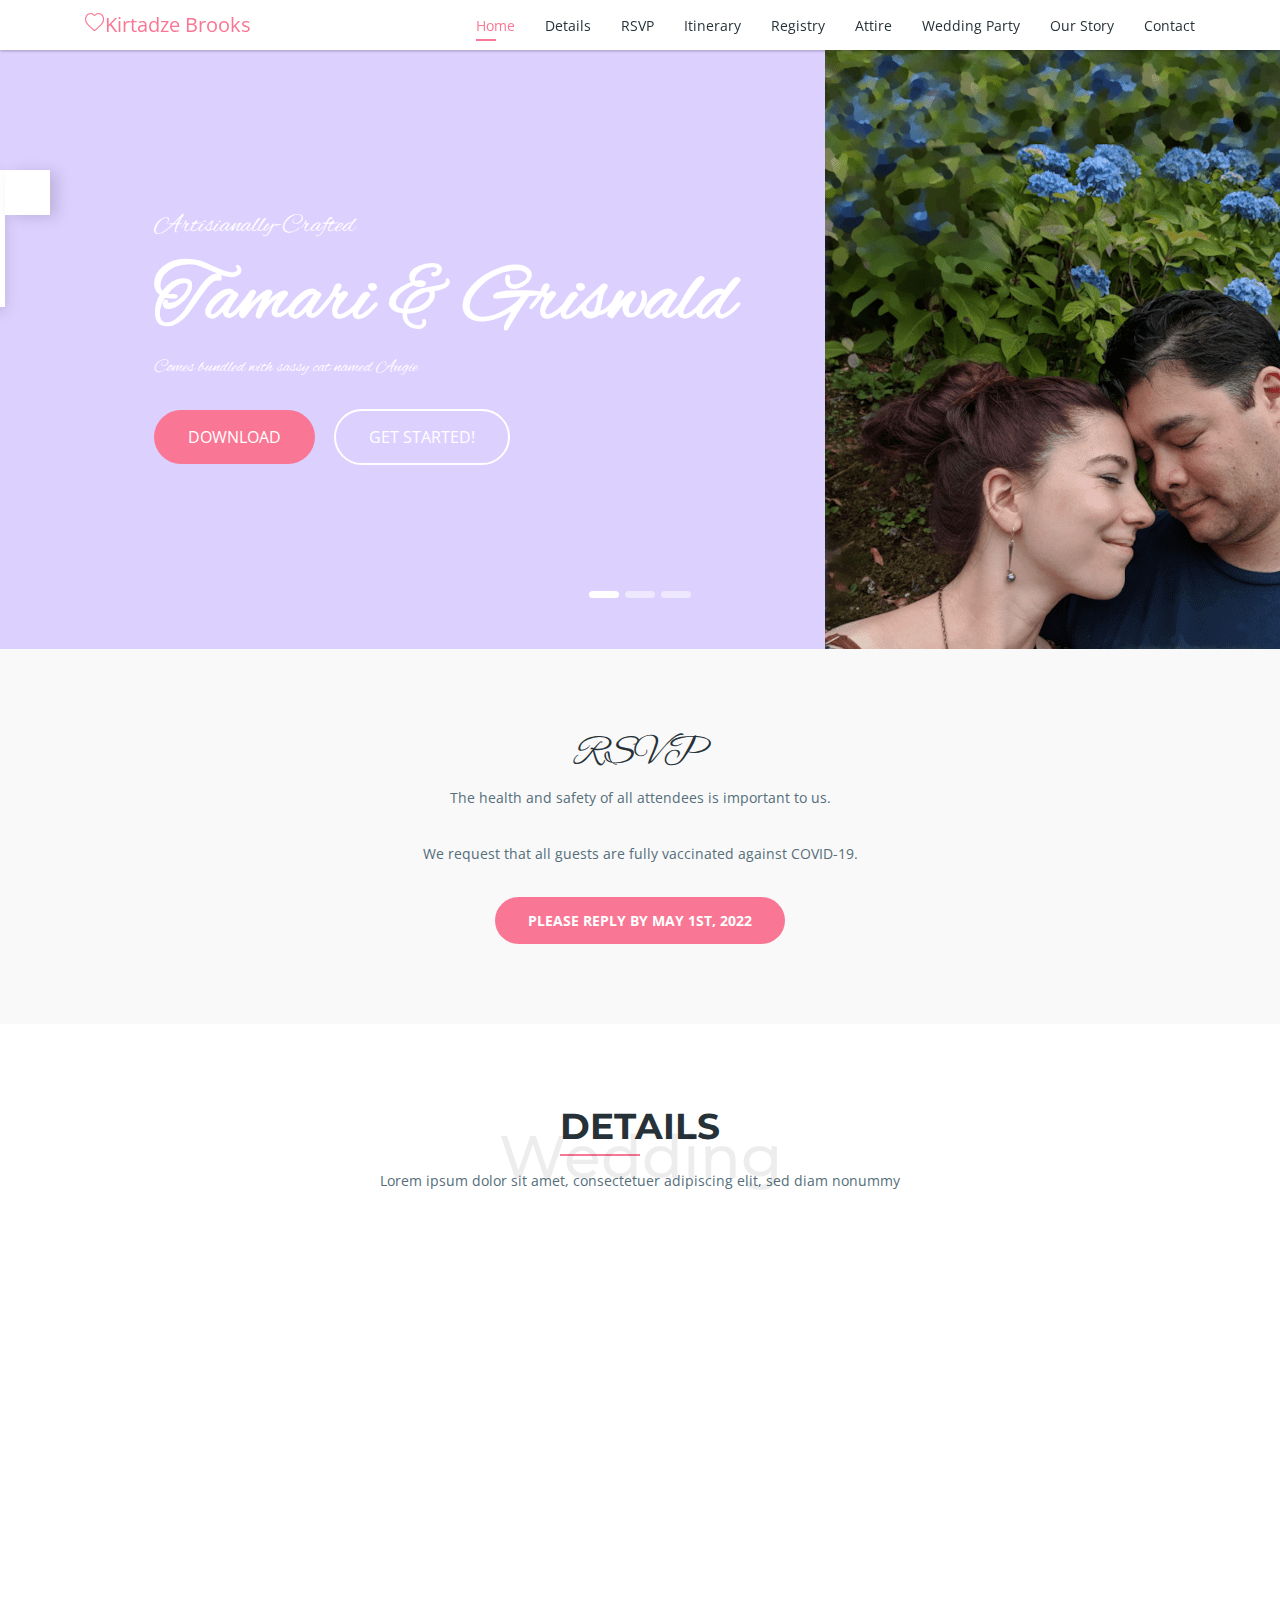
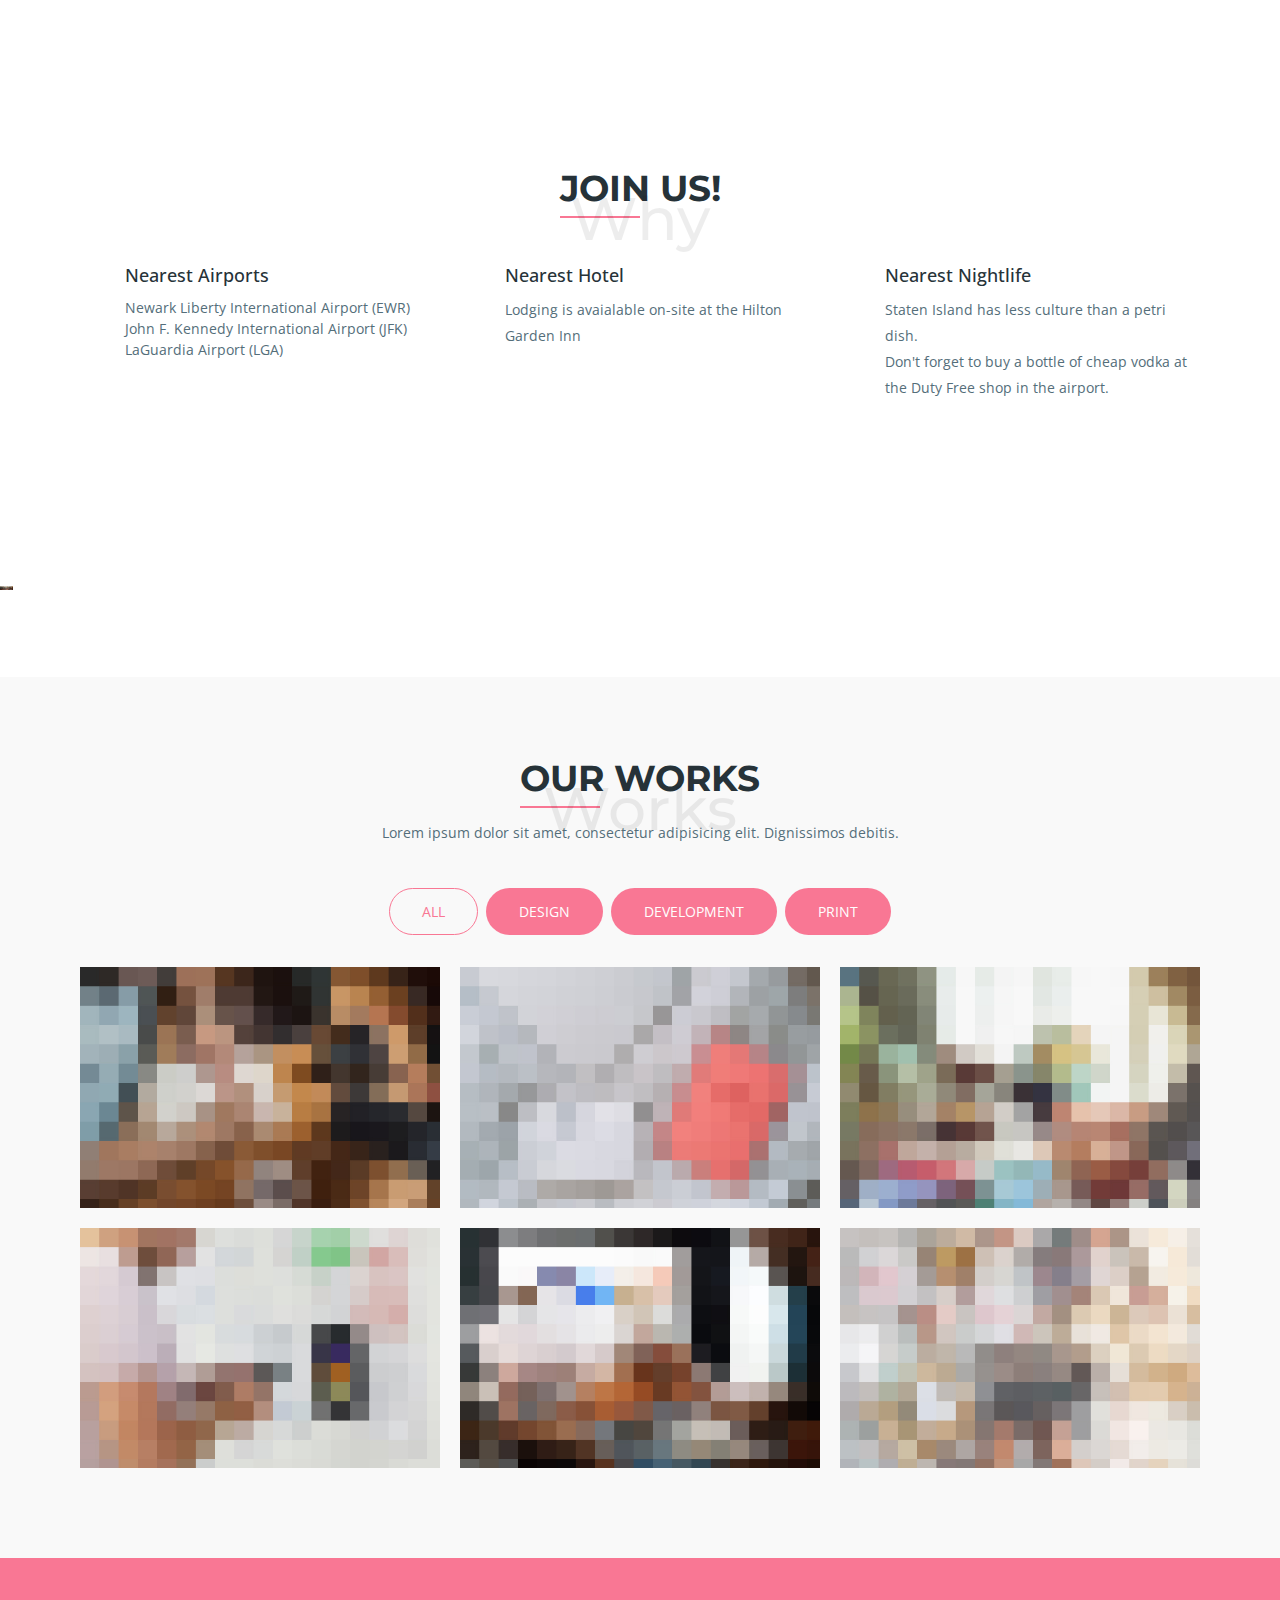
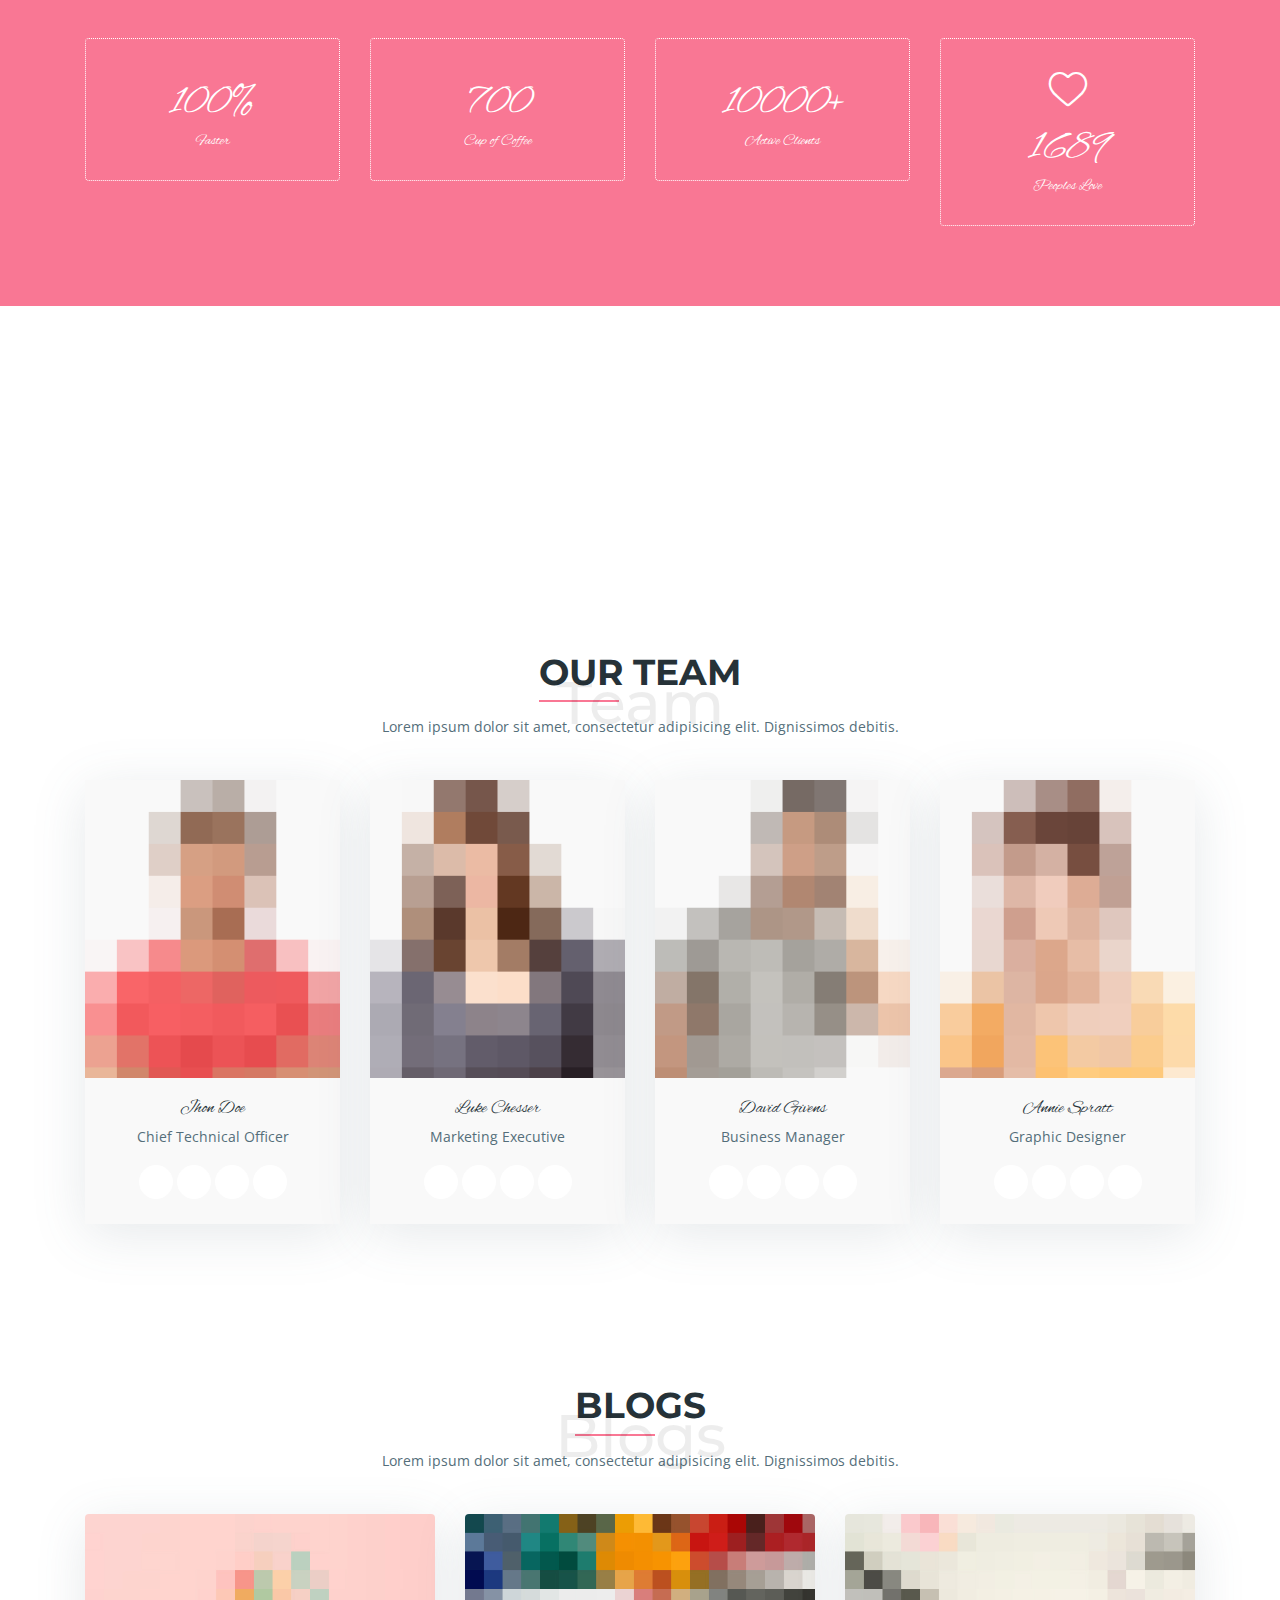
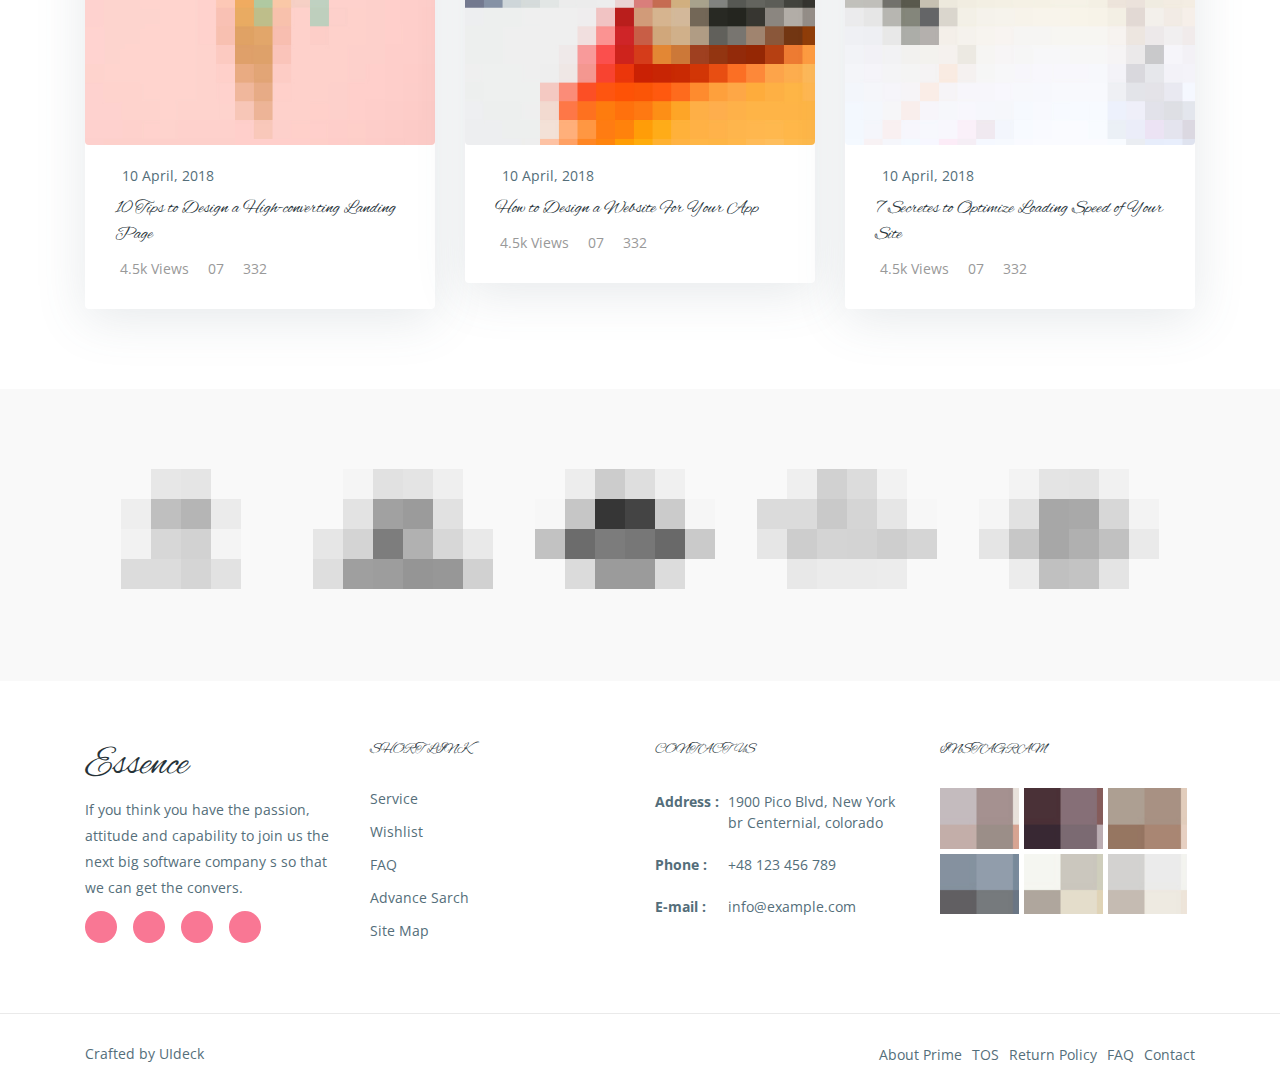
==== commit 31e556c7: "remove extra parts essence" ====
--- a/docs/essence-free-opl/essence-free-opl/index.html
+++ b/docs/essence-free-opl/essence-free-opl/index.html
@@ -273,7 +273,7 @@
     <section class="section">
       <div class="row">
         <div class="col-md-12 col-sm-12">
-            <img class="section-break" src="../../Tea-House-306RS.jpg" alt="Reception venue: Tea House">
+            <img class="section-break" src="../../Tea-House-306RS.jpg" alt="Reception Venue">
         </div>
       </div>
     </section>
@@ -419,78 +419,6 @@
     </section>
     <!-- Portfolio Section Ends -->
 
-    <!-- Start Pricing Table Section -->
-    <div id="pricing" class="section pricing-section">
-      <div class="container">
-        <div class="section-header">
-          <h2 class="section-title">Pricing Plans</h2>
-          <span>Pricing</span>
-          <p class="section-subtitle">Lorem ipsum dolor sit amet, consectetur adipisicing elit. Dignissimos debitis.</p>
-        </div>
-
-        <div class="row pricing-tables">
-          <div class="col-lg-4 col-md-4 col-xs-12">
-            <div class="pricing-table">
-              <div class="pricing-details">
-                <h2>Starter Plan</h2>
-                <div class="price">49$ <span>/mo</span></div>
-                <ul>
-                  <li>Consectetur adipiscing</li>
-                  <li>Nunc luctus nulla et tellus</li>
-                  <li>Suspendisse quis metus</li>
-                  <li>Vestibul varius fermentum erat</li>
-                  <li> - </li>
-                </ul>
-              </div>
-              <div class="plan-button">
-                <a href="#" class="btn btn-common btn-effect">Get Plan</a>
-              </div>
-            </div>
-          </div>
-
-          <div class="col-lg-4 col-md-4 col-xs-12">
-            <div class="pricing-table pricing-big">
-              <div class="pricing-details">
-                <h2>Popular Plan</h2>
-                <div class="price">99$ <span>/mo</span></div>
-                <ul>
-                  <li>Consectetur adipiscing</li>
-                  <li>Nunc luctus nulla et tellus</li>
-                  <li>Suspendisse quis metus</li>
-                  <li>Vestibul varius fermentum erat</li>
-                  <li> - </li>
-                </ul>
-              </div>
-              <div class="plan-button">
-                <a href="#" class="btn btn-common btn-effect">Buy Now</a>
-              </div>
-            </div>
-          </div>
-
-          <div class="col-lg-4 col-md-4 col-xs-12">
-            <div class="pricing-table">
-              <div class="pricing-details">
-                <h2>Premium Plan</h2>
-                <div class="price">199$ <span>/mo</span></div>
-                <ul>
-                  <li>Consectetur adipiscing</li>
-                  <li>Nunc luctus nulla et tellus</li>
-                  <li>Suspendisse quis metus</li>
-                  <li>Vestibul varius fermentum erat</li>
-                  <li>Suspendisse quis metus</li>
-                </ul>
-              </div>
-              <div class="plan-button">
-                <a href="#" class="btn btn-common btn-effect">Buy Now</a>
-              </div>
-            </div>
-          </div>
-
-        </div>
-      </div>
-    </div>
-    <!-- End Pricing Table Section -->
-
     <!-- Counter Section Start -->
     <div class="counters section bg-defult">
       <div class="container">
@@ -543,124 +471,6 @@
       </div>
     </div>
     <!-- Counter Section End -->
-
-    <!-- Testimonial Section Start -->
-    <section class="testimonial section">
-      <div class="container">
-        <div class="row">
-          <div class="col-lg-12 col-md-12 col-sm-12 col-xs-12">
-            <div id="testimonials" class="touch-slider owl-carousel">
-              <div class="item">
-                <div class="testimonial-item">
-                  <div class="author">
-                    <div class="img-thumb">
-                    <img src="img/testimonial/img1.jpg" alt="">
-                    </div>
-                    <div class="author-info">
-                      <h2><a href="#">Johnathan Doe</a></h2>
-                      <span>Marketing Head Matrix media</span>
-                    </div>
-                  </div>
-                  <div class="content-inner">
-                    <p class="description">Lorem ipsum dolor sit amet, consectetur adipisicing elit. Explicabo quidem, excepturi facere magnam illum, at accusantium doloremque odio.</p>
-                    <span><i class="lni-star-filled"></i></span>
-                    <span><i class="lni-star-filled"></i></span>
-                    <span><i class="lni-star-filled"></i></span>
-                    <span><i class="lni-star"></i></span>
-                    <span><i class="lni-star"></i></span>
-                  </div>
-                </div>
-              </div>
-              <div class="item">
-                <div class="testimonial-item">
-                  <div class="author">
-                    <div class="img-thumb">
-                    <img src="img/testimonial/img2.jpg" alt="">
-                    </div>
-                    <div class="author-info">
-                      <h2><a href="#">Oidila Matik</a></h2>
-                      <span>President Lexo Inc</span>
-                    </div>
-                  </div>
-                  <div class="content-inner">
-                    <p class="description">Lorem ipsum dolor sit amet, consectetur adipisicing elit. Explicabo quidem, excepturi facere magnam illum, at accusantium doloremque odio.</p>
-                    <span><i class="lni-star-filled"></i></span>
-                    <span><i class="lni-star-filled"></i></span>
-                    <span><i class="lni-star-filled"></i></span>
-                    <span><i class="lni-star-filled"></i></span>
-                    <span><i class="lni-star-filled"></i></span>
-                  </div>
-                </div>
-              </div>
-              <div class="item">
-                <div class="testimonial-item">
-                  <div class="author">
-                    <div class="img-thumb">
-                    <img src="img/testimonial/img3.jpg" alt="">
-                    </div>
-                    <div class="author-info">
-                      <h2><a href="#">- Alex Dattilo</a></h2>
-                      <span>CEO Optima Inc</span>
-                    </div>
-                  </div>
-                  <div class="content-inner">
-                    <p class="description">Lorem ipsum dolor sit amet, consectetur adipisicing elit. Explicabo quidem, excepturi facere magnam illum, at accusantium doloremque odio.</p>
-                    <span><i class="lni-star-filled"></i></span>
-                    <span><i class="lni-star-filled"></i></span>
-                    <span><i class="lni-star-filled"></i></span>
-                    <span><i class="lni-star-filled"></i></span>
-                    <span><i class="lni-star"></i></span>
-                  </div>
-                </div>
-              </div>
-              <div class="item">
-                <div class="testimonial-item">
-                  <div class="author">
-                    <div class="img-thumb">
-                    <img src="img/testimonial/img2.jpg" alt="">
-                    </div>
-                    <div class="author-info">
-                      <h2><a href="#">Oidila Matik</a></h2>
-                      <span>President Lexo Inc</span>
-                    </div>
-                  </div>
-                  <div class="content-inner">
-                    <p class="description">Lorem ipsum dolor sit amet, consectetur adipisicing elit. Explicabo quidem, excepturi facere magnam illum, at accusantium doloremque odio.</p>
-                    <span><i class="lni-star-filled"></i></span>
-                    <span><i class="lni-star-filled"></i></span>
-                    <span><i class="lni-star-filled"></i></span>
-                    <span><i class="lni-star-filled"></i></span>
-                    <span><i class="lni-star-filled"></i></span>
-                  </div>
-                </div>
-              </div>
-              <div class="item">
-                <div class="testimonial-item">
-                  <div class="author">
-                    <div class="img-thumb">
-                    <img src="img/testimonial/img1.jpg" alt="">
-                    </div>
-                    <div class="author-info">
-                      <h2><a href="#">- Alex Dattilo</a></h2>
-                      <span>CEO Optima Inc</span>
-                    </div>
-                  </div>
-                  <div class="content-inner">
-                    <p class="description">Lorem ipsum dolor sit amet, consectetur adipisicing elit. Explicabo quidem, excepturi facere magnam illum, at accusantium doloremque odio.</p>
-                    <span><i class="lni-star-filled"></i></span>
-                    <span><i class="lni-star-filled"></i></span>
-                    <span><i class="lni-star"></i></span>
-                    <span><i class="lni-star"></i></span>
-                    <span><i class="lni-star"></i></span>
-                  </div>
-                </div>
-              </div>
-            </div>
-          </div>
-        </div>
-      </div>
-    </section>
-    <!-- Testimonial Section End -->
 
     <!-- Call To Action Section Start -->
     <section id="cta" class="section" data-stellar-background-ratio="0.5">
@@ -761,78 +571,6 @@
     </section>
     <!-- Team section End -->
 
-    <!-- Subcribe Section Start -->
-    <div id="subscribe" class="section">
-      <div class="container">
-        <div class="row justify-content-between">
-          <div class="col-lg-5 col-md-12 col-xs-12">
-            <div class="subscribe-form">
-              <div class="form-wrapper">
-                <div class="sub-title text-center">
-                  <h3>Subscribe to Newsletter</h3>
-                  <p>Weekly Freebies and More!</p>
-                </div>
-                <form>
-                  <div class="row">
-                    <div class="col-12 form-line">
-                      <div class="form-group">
-                        <input type="text" class="form-control" name="email" placeholder="Name">
-                      </div>
-                    </div>
-                    <div class="col-md-12 form-line">
-                      <div class="form-group">
-                        <input type="text" class="form-control" name="phone" placeholder="Phone">
-                      </div>
-                    </div>
-                    <div class="col-12 form-line">
-                      <div class="form-group">
-                        <input type="email" class="form-control" name="email" placeholder="Email">
-                      </div>
-                    </div>
-                    <div class="col-12">
-                      <div class="form-submit">
-                        <button type="submit" class="btn btn-common btn-effect">Subscribe Now</button>
-                      </div>
-                    </div>
-                  </div>
-                </form>
-              </div>
-            </div>
-          </div>
-          <div class="col-lg-6 col-md-12 col-xs-12">
-            <div class="sub-item-box">
-              <div class="icon-box">
-                <i class="lni-bullhorn"></i>
-              </div>
-              <div class="text-box">
-                <h4>Weekly Free Learning Materials</h4>
-                <p>Lorem ipsum dolor sit amet, consectetur adipisicing elit. Eius, laborum libero beatae obcaecati.</p>
-              </div>
-            </div>
-            <div class="sub-item-box">
-              <div class="icon-box">
-                <i class="lni-book"></i>
-              </div>
-              <div class="text-box">
-                <h4>Free PDF to Get Started</h4>
-                <p>Lorem ipsum dolor sit amet, consectetur adipisicing elit. Eius, laborum libero beatae obcaecati.</p>
-              </div>
-            </div>
-            <div class="sub-item-box">
-              <div class="icon-box">
-                <i class="lni-timer"></i>
-              </div>
-              <div class="text-box">
-                <h4>10% Instant Discount</h4>
-                <p>Lorem ipsum dolor sit amet, consectetur adipisicing elit. Eius, laborum libero beatae obcaecati.</p>
-              </div>
-            </div>
-          </div>
-        </div>
-      </div>
-    </div>
-    <!-- Subcribe Section End -->
-
     <!-- Blog Section -->
     <section id="blog" class="section">
       <!-- Container Starts -->
@@ -938,91 +676,6 @@
       </div>
     </div>
     <!-- Client Section End -->
-
-    <!-- Contact Section Start -->
-    <section id="contact" class="section">
-      <div class="contact-form">
-        <div class="container">
-          <div class="section-header">
-            <h2 class="section-title">Get In Touch</h2>
-            <span>Contact</span>
-            <p class="section-subtitle">Lorem ipsum dolor sit amet, consectetur adipisicing elit. Dignissimos debitis.</p>
-          </div>
-          <div class="row">
-            <div class="col-lg-9 col-md-9 col-xs-12">
-              <div class="contact-block">
-                <form id="contactForm">
-                  <div class="row">
-                    <div class="col-md-6">
-                      <div class="form-group">
-                        <input type="text" class="form-control" id="name" name="name" placeholder="Your Name" required data-error="Please enter your name">
-                        <div class="help-block with-errors"></div>
-                      </div>
-                    </div>
-                    <div class="col-md-6">
-                      <div class="form-group">
-                        <input type="text" placeholder="Your Email" id="email" class="form-control" name="name" required data-error="Please enter your email">
-                        <div class="help-block with-errors"></div>
-                      </div>
-                    </div>
-                    <div class="col-md-12">
-                      <div class="form-group">
-                        <input type="text" placeholder="Subject" id="msg_subject" class="form-control" required data-error="Please enter your subject">
-                        <div class="help-block with-errors"></div>
-                      </div>
-                    </div>
-                    <div class="col-md-12">
-                      <div class="form-group">
-                        <textarea class="form-control" id="message" placeholder="Your Message" rows="7" data-error="Write your message" required></textarea>
-                        <div class="help-block with-errors"></div>
-                      </div>
-                      <div class="submit-button">
-                        <button class="btn btn-common btn-effect" id="submit" type="submit">Send Message</button>
-                        <div id="msgSubmit" class="h3 hidden"></div>
-                        <div class="clearfix"></div>
-                      </div>
-                    </div>
-                  </div>
-                </form>
-              </div>
-            </div>
-            <div class="col-lg-3 col-md-3 col-xs-12">
-              <div class="contact-deatils">
-                <!-- Content Info -->
-                <div class="contact-info_area">
-                  <div class="contact-info">
-                    <i class="lni-map"></i>
-                    <h5>Location</h5>
-                    <p>1900 Pico Blvd, New York br Centernial, colorado</p>
-                  </div>
-                  <!-- Content Info -->
-                  <div class="contact-info">
-                    <i class="lni-star"></i>
-                    <h5>E-mail</h5>
-                    <p>info@example.com</p>
-                  </div>
-                  <!-- Content Info -->
-                  <div class="contact-info">
-                    <i class="lni-phone"></i>
-                    <h5>Phone</h5>
-                    <p>+48 123 456 789</p>
-                  </div>
-                  <!-- Icon -->
-                  <ul class="footer-social">
-                    <li><a class="facebook" href="#"><i class="lni-facebook-filled"></i></a></li>
-                    <li><a class="twitter" href="#"><i class="lni-twitter-filled"></i></a></li>
-                    <li><a class="linkedin" href="#"><i class="lni-linkedin-fill"></i></a></li>
-                    <li><a class="google-plus" href="#"><i class="lni-google-plus"></i></a></li>
-                  </ul>
-                </div>
-              </div>
-            </div>
-          </div>
-        </div>
-      </div>
-    </section>
-    <!-- Contact Section End -->
-
 
     <!-- Footer Section Start -->
     <footer>
